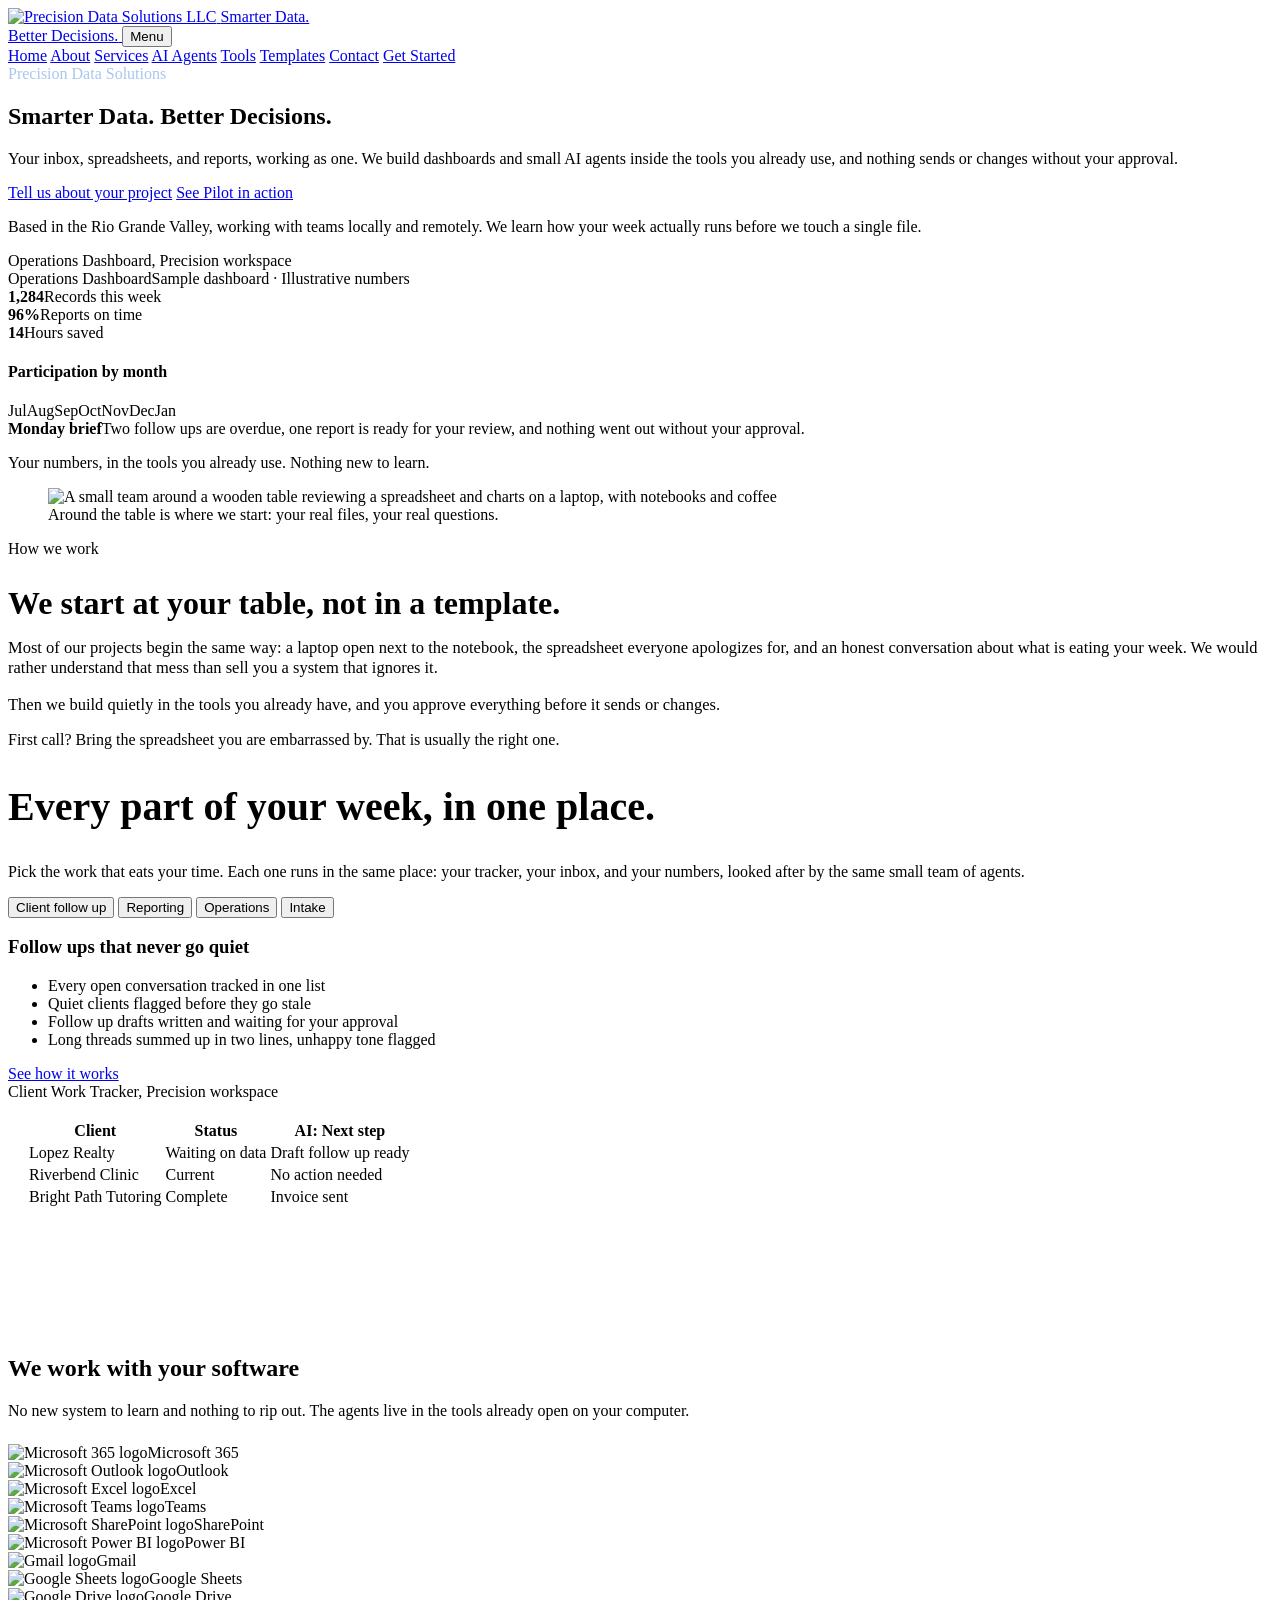
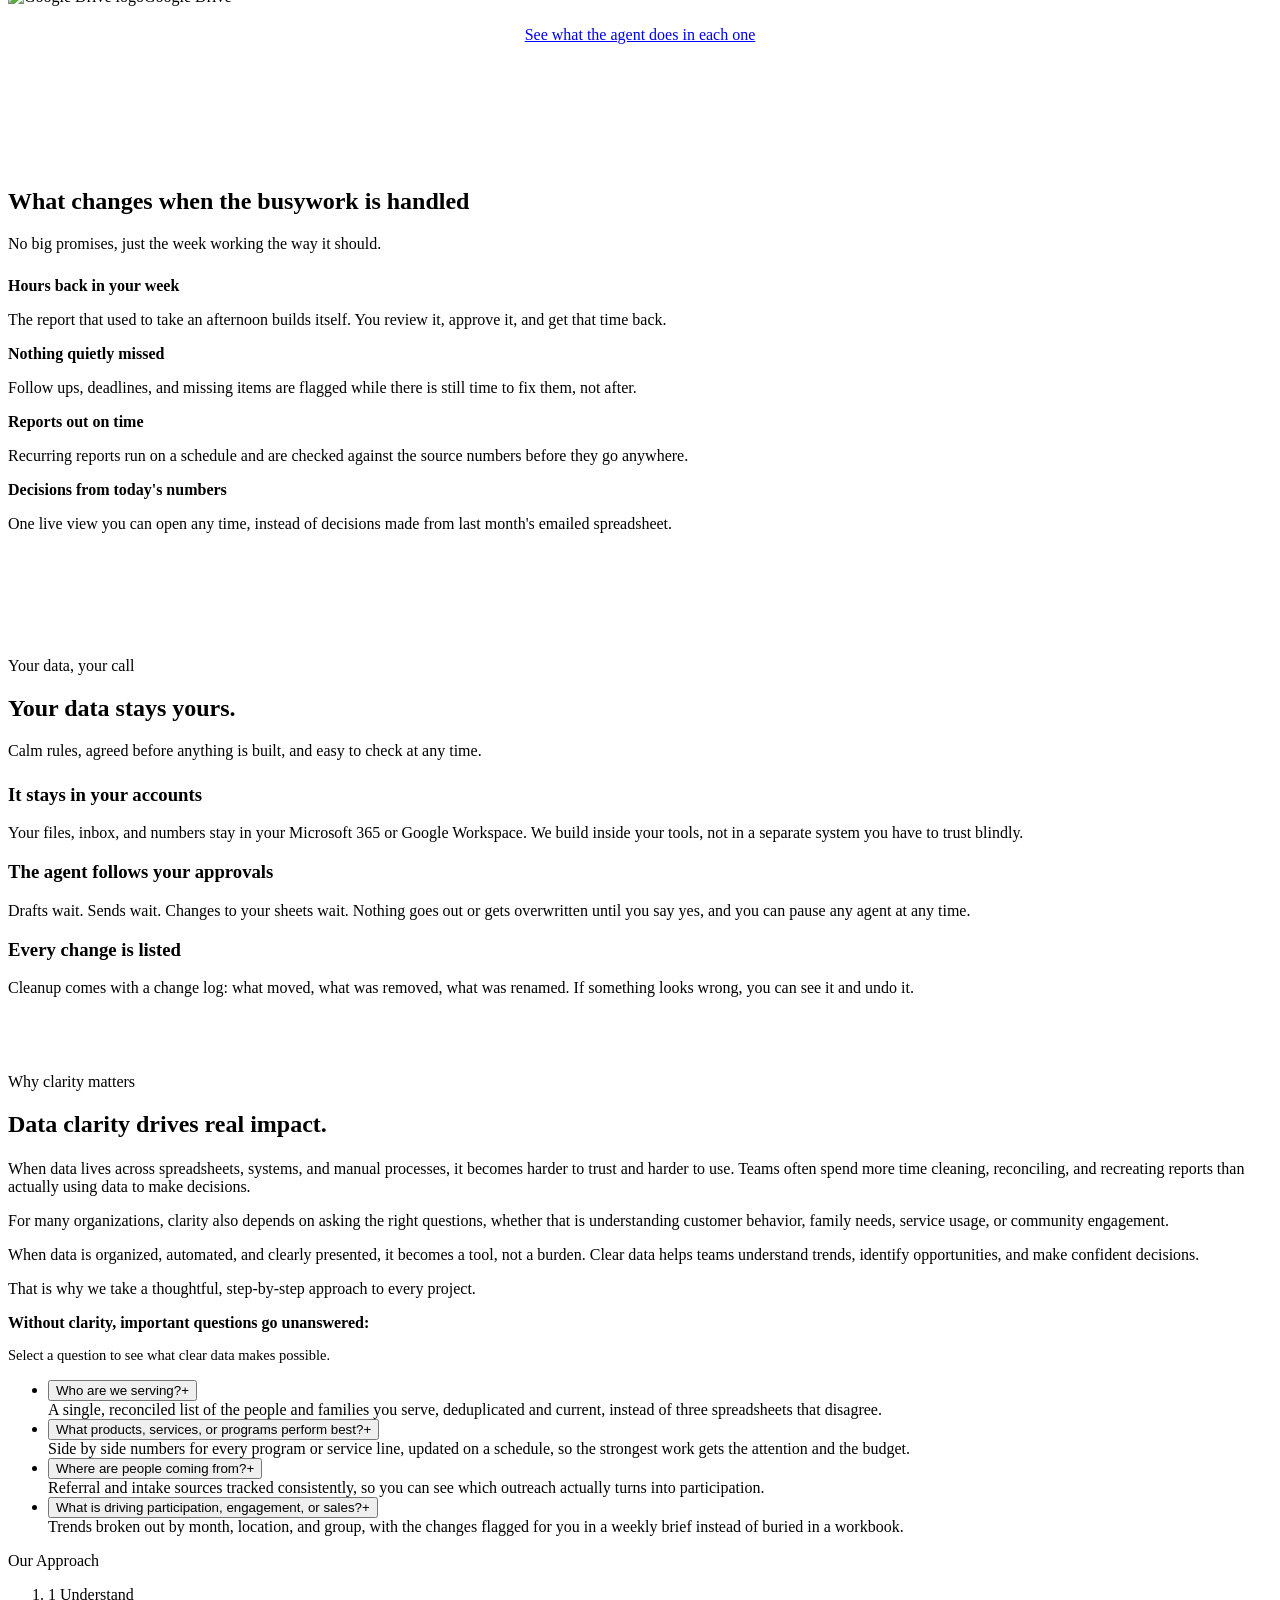
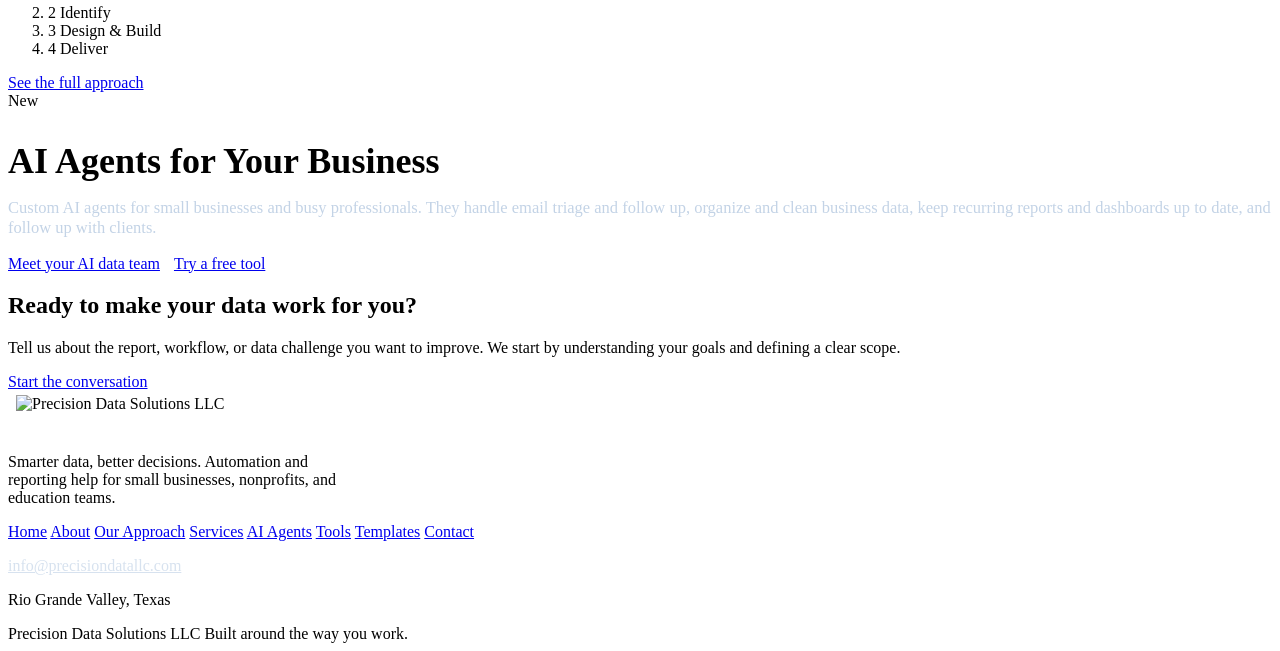
==== index.html @ e4964656 "Add files via upload" ====
<!doctype html>
<html lang="en">
  <head>
    <meta charset="utf-8" />
    <meta name="viewport" content="width=device-width, initial-scale=1, viewport-fit=cover" />
    <meta name="color-scheme" content="light dark" />
    <meta name="description" content="Precision Data Solutions builds dashboards and small AI agents inside the tools you already use. Clean, clear data for small businesses, nonprofits, and education teams in the Rio Grande Valley and remotely." />
    <link rel="icon" href="assets/logo.png" />
    <title>Precision Data Solutions | Smarter Data. Better Decisions.</title>
    <link rel="preconnect" href="https://fonts.googleapis.com" />
    <link rel="preconnect" href="https://fonts.gstatic.com" crossorigin />
    <link href="https://fonts.googleapis.com/css2?family=Public+Sans:ital,wght@0,400;0,500;0,600;0,700;0,800;1,400&display=swap" rel="stylesheet" />
    <link rel="stylesheet" href="assets/css/site.css" />
  </head>
  <body>
    <header class="site-header">
      <div class="header-inner">
        <a class="brand" href="index.html" aria-label="Precision Data Solutions LLC, home">
          <img class="brand-logo" src="assets/logo.png" alt="Precision Data Solutions LLC" />
          <span class="brand-slogan">Smarter Data.<br />Better Decisions.</span>
        </a>
        <button class="menu-toggle" id="menuToggle" aria-expanded="false" aria-controls="mainNav">Menu</button>
        <nav class="main-nav" id="mainNav" aria-label="Main">
          <a href="index.html" class="active">Home</a>
          <a href="about.html">About</a>
          <a href="services.html">Services</a>
          <a href="ai-agents.html">AI Agents</a>
          <a href="tools.html">Tools</a>
          <a href="templates.html">Templates</a>
          <a href="contact.html">Contact</a>
          <a href="contact.html" class="btn btn-primary btn-small header-cta">Get Started</a>
        </nav>
      </div>
    </header>

    <main id="top">

        <section class="hero">
          <div class="wrap hero-grid">
            <div>
              <span class="tag" style="background:rgba(255,255,255,0.1); color:#a9c6ee; border-color:rgba(255,255,255,0.18);">Precision Data Solutions</span>
              <h1>Smarter Data. Better Decisions.</h1>
              <p class="lede">Your inbox, spreadsheets, and reports, working as one. We build dashboards and small AI agents inside the tools you already use, and nothing sends or changes without your approval.</p>
              <div class="hero-actions">
                <a href="contact.html" class="btn btn-primary">Tell us about your project</a>
                <a href="ai-agents.html" class="btn btn-outline">See Pilot in action</a>
              </div>
              <p class="hero-note">Based in the Rio Grande Valley, working with teams locally and remotely. We learn how your week actually runs before we touch a single file.</p>
            </div>
            <div>
            <div class="browser-frame"><div class="browser-chrome" aria-hidden="true"><span class="browser-dots"><i></i><i></i><i></i></span><span class="browser-url">Operations Dashboard, Precision workspace</span></div>
            <div class="dash" role="img" aria-label="Example dashboard: weekly records processed, reports automated, and hours saved, with a bar chart trending up">
              <div class="dash-head"><span>Operations Dashboard</span><span>Sample dashboard · Illustrative numbers</span></div>
              <div class="dash-kpis">
                <div class="kpi"><b data-count="1284">0</b><span>Records this week</span></div>
                <div class="kpi"><b data-count="96" data-suffix="%">0</b><span>Reports on time</span></div>
                <div class="kpi"><b data-count="14">0</b><span>Hours saved</span></div>
              </div>
              <div class="dash-chart">
                <h4>Participation by month</h4>
                <div class="bars" id="heroBars">
                  <div class="bar" data-h="38"></div>
                  <div class="bar" data-h="47"></div>
                  <div class="bar alt" data-h="44"></div>
                  <div class="bar" data-h="58"></div>
                  <div class="bar" data-h="66"></div>
                  <div class="bar alt" data-h="74"></div>
                  <div class="bar" data-h="88"></div>
                </div>
                <div class="bar-labels"><span>Jul</span><span>Aug</span><span>Sep</span><span>Oct</span><span>Nov</span><span>Dec</span><span>Jan</span></div>
              </div>
              <div class="dash-brief"><b>Monday brief</b><span>Two follow ups are overdue, one report is ready for your review, and nothing went out without your approval.</span></div>
            </div>
            </div>
            <p class="browser-caption">Your numbers, in the tools you already use. Nothing new to learn.</p>
            </div>
          </div>
        </section>


        <section class="band band-cream">
          <div class="wrap photo-split">
            <figure class="photo-frame reveal">
              <img src="assets/team-table.webp" alt="A small team around a wooden table reviewing a spreadsheet and charts on a laptop, with notebooks and coffee" />
              <figcaption>Around the table is where we start: your real files, your real questions.</figcaption>
            </figure>
            <div class="reveal">
              <span class="tag">How we work</span>
              <h2 style="font-size:clamp(24px,3.4vw,32px); margin-bottom:12px;">We start at your table, not in a template.</h2>
              <p style="color:var(--muted); font-size:16.5px; margin-bottom:14px;">Most of our projects begin the same way: a laptop open next to the notebook, the spreadsheet everyone apologizes for, and an honest conversation about what is eating your week. We would rather understand that mess than sell you a system that ignores it.</p>
              <p style="color:var(--muted); font-size:16.5px;">Then we build quietly in the tools you already have, and you approve everything before it sends or changes.</p>
              <div class="sticky-note">First call? Bring the spreadsheet you are embarrassed by. That is usually the right one.</div>
            </div>
          </div>
        </section>

        <section class="band" style="padding-bottom:56px;">
          <div class="wrap">
            <div class="section-head center reveal">
              <h2 style="font-size:clamp(28px,4vw,40px);">Every part of your week, in one place.</h2>
              <p>Pick the work that eats your time. Each one runs in the same place: your tracker, your inbox, and your numbers, looked after by the same small team of agents.</p>
            </div>
            <div class="work-tabs reveal" role="tablist" aria-label="Parts of the week">
              <button type="button" class="work-tab active" role="tab" aria-selected="true" data-work="0">Client follow up</button>
              <button type="button" class="work-tab" role="tab" aria-selected="false" data-work="1">Reporting</button>
              <button type="button" class="work-tab" role="tab" aria-selected="false" data-work="2">Operations</button>
              <button type="button" class="work-tab" role="tab" aria-selected="false" data-work="3">Intake</button>
            </div>
            <div class="work-panel reveal">
              <div>
                <h3 id="workTitle">Follow ups that never go quiet</h3>
                <ul class="work-checks" id="workChecks">
                  <li>Every open conversation tracked in one list</li>
                  <li>Quiet clients flagged before they go stale</li>
                  <li>Follow up drafts written and waiting for your approval</li>
                  <li>Long threads summed up in two lines, unhappy tone flagged</li>
                </ul>
                <a href="ai-agents.html" class="btn btn-navy btn-small" style="margin-top:20px;">See how it works</a>
              </div>
              <div class="browser-frame" style="box-shadow:var(--shadow-sm);">
                <div class="browser-chrome" aria-hidden="true"><span class="browser-dots"><i></i><i></i><i></i></span><span class="browser-url" id="workUrl">Client Work Tracker, Precision workspace</span></div>
                <div style="padding:18px;" id="workVisual">
                  <div class="mini-sheet"><table><thead><tr><th>Client</th><th>Status</th><th>AI: Next step</th></tr></thead><tbody>
                    <tr><td>Lopez Realty</td><td>Waiting on data</td><td class="ai">Draft follow up ready</td></tr>
                    <tr><td>Riverbend Clinic</td><td>Current</td><td class="ai">No action needed</td></tr>
                    <tr><td>Bright Path Tutoring</td><td>Complete</td><td class="ai">Invoice sent</td></tr>
                  </tbody></table></div>
                </div>
              </div>
            </div>
          </div>
        </section>

        <section class="band band-soft" style="padding-top:52px; padding-bottom:52px;">
          <div class="wrap">
            <div class="section-head center reveal" style="margin-bottom:24px;">
              <h2>We work with your software</h2>
              <p>No new system to learn and nothing to rip out. The agents live in the tools already open on your computer.</p>
            </div>
            <div class="logo-strip reveal" aria-label="Platforms we work with">
              <div class="logo-cell"><img src="assets/logos/microsoft-365.png" alt="Microsoft 365 logo" /><span>Microsoft 365</span></div>
              <div class="logo-cell"><img src="assets/logos/outlook.png" alt="Microsoft Outlook logo" /><span>Outlook</span></div>
              <div class="logo-cell"><img src="assets/logos/excel.png" alt="Microsoft Excel logo" /><span>Excel</span></div>
              <div class="logo-cell"><img src="assets/logos/teams.png" alt="Microsoft Teams logo" /><span>Teams</span></div>
              <div class="logo-cell"><img src="assets/logos/sharepoint.png" alt="Microsoft SharePoint logo" /><span>SharePoint</span></div>
              <div class="logo-cell"><img src="assets/logos/power-bi.png" alt="Microsoft Power BI logo" /><span>Power BI</span></div>
              <div class="logo-cell"><img src="assets/logos/gmail.png" alt="Gmail logo" /><span>Gmail</span></div>
              <div class="logo-cell"><img src="assets/logos/google-sheets.png" alt="Google Sheets logo" /><span>Google Sheets</span></div>
              <div class="logo-cell"><img src="assets/logos/google-drive.png" alt="Google Drive logo" /><span>Google Drive</span></div>
            </div>
            <p style="text-align:center; margin-top:20px;" class="reveal"><a href="ai-agents.html" class="btn btn-outline btn-small">See what the agent does in each one</a></p>
          </div>
        </section>

        <section class="band" style="padding-top:56px; padding-bottom:56px;">
          <div class="wrap">
            <div class="section-head reveal" style="margin-bottom:24px;">
              <h2>What changes when the busywork is handled</h2>
              <p>No big promises, just the week working the way it should.</p>
            </div>
            <div class="outcome-grid reveal">
              <div class="outcome"><b>Hours back in your week</b><p>The report that used to take an afternoon builds itself. You review it, approve it, and get that time back.</p></div>
              <div class="outcome"><b>Nothing quietly missed</b><p>Follow ups, deadlines, and missing items are flagged while there is still time to fix them, not after.</p></div>
              <div class="outcome"><b>Reports out on time</b><p>Recurring reports run on a schedule and are checked against the source numbers before they go anywhere.</p></div>
              <div class="outcome"><b>Decisions from today&apos;s numbers</b><p>One live view you can open any time, instead of decisions made from last month&apos;s emailed spreadsheet.</p></div>
            </div>
          </div>
        </section>

        <section class="band band-soft" style="padding-top:52px; padding-bottom:60px;">
          <div class="wrap">
            <div class="section-head reveal" style="margin-bottom:24px;">
              <span class="tag">Your data, your call</span>
              <h2>Your data stays yours.</h2>
              <p>Calm rules, agreed before anything is built, and easy to check at any time.</p>
            </div>
            <div class="trust-grid reveal">
              <div class="trust-card"><h3>It stays in your accounts</h3><p>Your files, inbox, and numbers stay in your Microsoft 365 or Google Workspace. We build inside your tools, not in a separate system you have to trust blindly.</p></div>
              <div class="trust-card"><h3>The agent follows your approvals</h3><p>Drafts wait. Sends wait. Changes to your sheets wait. Nothing goes out or gets overwritten until you say yes, and you can pause any agent at any time.</p></div>
              <div class="trust-card"><h3>Every change is listed</h3><p>Cleanup comes with a change log: what moved, what was removed, what was renamed. If something looks wrong, you can see it and undo it.</p></div>
            </div>
          </div>
        </section>

        <section class="band">
          <div class="wrap two-col">
            <div class="reveal">
              <span class="tag">Why clarity matters</span>
              <div class="section-head" style="margin-bottom:22px"><h2>Data clarity drives real impact.</h2></div>
              <div class="prose">
                <p>When data lives across spreadsheets, systems, and manual processes, it becomes harder to trust and harder to use. Teams often spend more time cleaning, reconciling, and recreating reports than actually using data to make decisions.</p>
                <p>For many organizations, clarity also depends on asking the right questions, whether that is understanding customer behavior, family needs, service usage, or community engagement.</p>
                <p>When data is organized, automated, and clearly presented, it becomes a tool, not a burden. Clear data helps teams understand trends, identify opportunities, and make confident decisions.</p>
                <p class="standout">That is why we take a thoughtful, step-by-step approach to every project.</p>
              </div>
            </div>
            <div class="reveal">
              <p style="font-weight:700; margin-bottom:10px;">Without clarity, important questions go unanswered:</p>
              <p style="color:var(--muted); font-size:14.5px; margin-bottom:14px;">Select a question to see what clear data makes possible.</p>
              <ul class="question-list" id="questionList">
                <li>
                  <button type="button" aria-expanded="false">Who are we serving?<span class="chev">+</span></button>
                  <div class="question-answer">A single, reconciled list of the people and families you serve, deduplicated and current, instead of three spreadsheets that disagree.</div>
                </li>
                <li>
                  <button type="button" aria-expanded="false">What products, services, or programs perform best?<span class="chev">+</span></button>
                  <div class="question-answer">Side by side numbers for every program or service line, updated on a schedule, so the strongest work gets the attention and the budget.</div>
                </li>
                <li>
                  <button type="button" aria-expanded="false">Where are people coming from?<span class="chev">+</span></button>
                  <div class="question-answer">Referral and intake sources tracked consistently, so you can see which outreach actually turns into participation.</div>
                </li>
                <li>
                  <button type="button" aria-expanded="false">What is driving participation, engagement, or sales?<span class="chev">+</span></button>
                  <div class="question-answer">Trends broken out by month, location, and group, with the changes flagged for you in a weekly brief instead of buried in a workbook.</div>
                </li>
              </ul>
            </div>
          </div>
        </section>

        <section class="band band-soft approach-strip">
          <div class="wrap approach-strip-inner">
            <span class="tag">Our Approach</span>
            <ol class="approach-steps">
              <li><span class="num">1</span> Understand</li>
              <li><span class="num">2</span> Identify</li>
              <li><span class="num">3</span> Design &amp; Build</li>
              <li><span class="num">4</span> Deliver</li>
            </ol>
            <a class="btn btn-navy btn-small" href="about.html#approach">See the full approach</a>
          </div>
        </section>

        <section class="band band-navy">
          <div class="wrap two-col">
            <div class="reveal">
              <span class="tag">New</span>
              <h2 style="font-size:clamp(26px,3.6vw,36px); margin-bottom:14px;">AI Agents for Your Business</h2>
              <p style="color:#c3d3e6; font-size:16.5px;">Custom AI agents for small businesses and busy professionals. They handle email triage and follow up, organize and clean business data, keep recurring reports and dashboards up to date, and follow up with clients.</p>
            </div>
            <div class="reveal" style="display:flex; align-items:center; gap:14px; flex-wrap:wrap;">
              <a href="ai-agents.html" class="btn btn-primary">Meet your AI data team</a>
              <a href="tools.html" class="btn btn-outline-light">Try a free tool</a>
            </div>
          </div>
        </section>

        <section class="cta-band">
          <div class="wrap reveal">
            <h2>Ready to make your data work for you?</h2>
            <p>Tell us about the report, workflow, or data challenge you want to improve. We start by understanding your goals and defining a clear scope.</p>
            <a href="contact.html" class="btn btn-primary">Start the conversation</a>
          </div>
        </section>
    </main>

    <footer>
      <div class="wrap">
        <div class="footer-grid">
          <div>
            <img src="assets/logo.png" alt="Precision Data Solutions LLC" style="height:46px; width:auto; background:#fff; padding:4px 8px; display:block;" />
            <p style="margin-top:8px; max-width:340px;">Smarter data, better decisions. Automation and reporting help for small businesses, nonprofits, and education teams.</p>
          </div>
          <nav class="footer-nav" aria-label="Footer">
            <a href="index.html">Home</a>
            <a href="about.html">About</a>
            <a href="about.html#approach">Our Approach</a>
            <a href="services.html">Services</a>
            <a href="ai-agents.html">AI Agents</a>
            <a href="tools.html">Tools</a>
            <a href="templates.html">Templates</a>
            <a href="contact.html">Contact</a>
          </nav>
          <div>
            <p><a href="mailto:info@precisiondatallc.com" style="color:#d7e2ef;">info@precisiondatallc.com</a></p>
            <p style="margin-top:6px;">Rio Grande Valley, Texas</p>
          </div>
        </div>
        <div class="footer-base">
          <span>Precision Data Solutions LLC</span>
          <span>Built around the way you work.</span>
        </div>
      </div>
    </footer>
    <script>
      (function () {
        "use strict";
        var $ = function (s, c) { return (c || document).querySelector(s); };
        var $$ = function (s, c) { return Array.prototype.slice.call((c || document).querySelectorAll(s)); };

        /* ================================================================
           CONFIG: FORM HANDLER ENDPOINT (deploy step)
           Set FORM_ENDPOINT to the live form handler URL before launch
           (for example a form service endpoint such as Formspree, or a
           Netlify Forms / serverless endpoint). While it is empty,
           forms validate and show their confirmation state locally and
           NOTHING is transmitted anywhere.
           ================================================================ */
        var CONFIG = { FORM_ENDPOINT: "https://formsubmit.co/ajax/precisiondatasol@gmail.com" };

        function submitToHandler(formName, payload, successEl, errorEl) {
          function done() {
            if (errorEl) errorEl.classList.remove("show");
            if (successEl) successEl.classList.add("show");
          }
          if (!CONFIG.FORM_ENDPOINT) {
            if (window.console) console.info("Precision site: form endpoint not configured yet, showing local confirmation only.", formName, payload);
            done();
            return;
          }
          fetch(CONFIG.FORM_ENDPOINT, {
            method: "POST",
            headers: { "Content-Type": "application/json", "Accept": "application/json" },
            body: JSON.stringify(Object.assign({ form: formName }, payload))
          }).then(function (r) {
            if (!r.ok) throw new Error("form send failed");
            done();
          }).catch(function () {
            if (successEl) successEl.classList.remove("show");
            if (errorEl) errorEl.classList.add("show");
          });
        }
        function validEmail(v) { return /^[^\s@]+@[^\s@]+\.[^\s@]+$/.test(v); }

        /* ---------------- mobile menu ---------------- */
        var menuToggle = $("#menuToggle");
        if (menuToggle) menuToggle.addEventListener("click", function () {
          var nav = $("#mainNav");
          var open = nav.classList.toggle("open");
          this.setAttribute("aria-expanded", open ? "true" : "false");
        });

        /* ---------------- reveal on scroll ---------------- */
        var revealObs = null;
        function initReveals() {
          var els = $$(".reveal:not(.in)");
          if (!("IntersectionObserver" in window)) { els.forEach(function (e) { e.classList.add("in"); }); return; }
          if (revealObs) revealObs.disconnect();
          revealObs = new IntersectionObserver(function (entries) {
            entries.forEach(function (en) { if (en.isIntersecting) { en.target.classList.add("in"); revealObs.unobserve(en.target); } });
          }, { threshold: 0.08 });
          els.forEach(function (e) { revealObs.observe(e); });
        }

        if (document.getElementById("heroBars")) {
/* ---------------- hero counters + bars ---------------- */
        var homeAnimated = false;
        function animateHome() {
          $$("#heroBars .bar").forEach(function (b) { b.style.height = b.getAttribute("data-h") + "%"; });
          if (homeAnimated) return;
          homeAnimated = true;
          $$("[data-count]").forEach(function (el) {
            var target = parseInt(el.getAttribute("data-count"), 10);
            var suffix = el.getAttribute("data-suffix") || "";
            var start = null;
            function tick(ts) {
              if (!start) start = ts;
              var p = Math.min((ts - start) / 1100, 1);
              el.textContent = Math.round(target * p).toLocaleString("en-US") + suffix;
              if (p < 1) requestAnimationFrame(tick);
            }
            requestAnimationFrame(tick);
          });
        }

        
          animateHome();
        }
        if (document.getElementById("questionList")) {
/* ---------------- questions accordion ---------------- */
        $$("#questionList > li > button").forEach(function (btn) {
          btn.addEventListener("click", function () {
            var li = btn.parentElement;
            var wasOpen = li.classList.contains("open");
            $$("#questionList > li").forEach(function (x) { x.classList.remove("open"); x.querySelector("button").setAttribute("aria-expanded", "false"); });
            if (!wasOpen) { li.classList.add("open"); btn.setAttribute("aria-expanded", "true"); }
          });
        });

        
        }
        if (document.querySelector(".step-btn")) {
/* ---------------- approach stepper ---------------- */
        var STEPS = [
          { title: "1. Understand", body: "Your workflow and how your data is currently used. We start by watching the work as it really happens: where the numbers come from, who touches them, and where the process gets stuck." },
          { title: "2. Identify", body: "Opportunities to reduce manual work and improve clarity. We map the repeated tasks, the rebuilds, and the reconciliations, then rank them by the time they cost you every week." },
          { title: "3. Design & Build", body: "Automation tailored to your tools and needs. We build in the tools your team already uses, test with your real examples, and document how everything works." },
          { title: "4. Deliver", body: "Clear reports, dashboards, or summaries your team can confidently use, plus a walkthrough so the workflow keeps running after we hand it over." }
        ];
        function selectStep(i) {
          $$(".step-btn").forEach(function (b, j) { b.classList.toggle("active", j === i); b.setAttribute("aria-selected", j === i ? "true" : "false"); });
          $("#stepTitle").textContent = STEPS[i].title;
          $("#stepBody").textContent = STEPS[i].body;
          $("#stepProgress").style.width = ((i + 1) * 25) + "%";
        }
        $$(".step-btn").forEach(function (b) { b.addEventListener("click", function () { selectStep(parseInt(b.getAttribute("data-step"), 10)); }); });

        
        }
        if (document.querySelector(".prod-btn")) {
/* ---------------- product showcase ---------------- */
        function selectProd(i) {
          $$(".prod-btn").forEach(function (b, j) { b.classList.toggle("active", j === i); b.setAttribute("aria-selected", j === i ? "true" : "false"); });
          $$(".prod-panel").forEach(function (p, j) { p.classList.toggle("active", j === i); });
        }
        $$(".prod-btn").forEach(function (b) { b.addEventListener("click", function () { selectProd(parseInt(b.getAttribute("data-prod"), 10)); }); });
        $$(".prod-list, .player-tabs").forEach(function (list) {
          list.addEventListener("keydown", function (ev) {
            if (ev.key !== "ArrowRight" && ev.key !== "ArrowLeft" && ev.key !== "ArrowDown" && ev.key !== "ArrowUp") return;
            var btns = $$("button", list);
            var idx = btns.indexOf(document.activeElement);
            if (idx === -1) return;
            ev.preventDefault();
            var next = (ev.key === "ArrowRight" || ev.key === "ArrowDown") ? (idx + 1) % btns.length : (idx - 1 + btns.length) % btns.length;
            btns[next].focus();
            btns[next].click();
          });
        });

        
        }
        if (document.querySelector(".tier")) {
/* ---------------- tiers ---------------- */
        var TIERS = [
          "<b>Starter includes:</b> setup, testing with your examples, and a walkthrough.",
          "<b>Growth includes:</b> setup, testing, documentation, and a walkthrough.",
          "<b>Full System includes:</b> setup, testing, documentation, training, and ongoing upkeep planning."
        ];
        $$(".tier").forEach(function (t) {
          t.addEventListener("click", function () {
            var i = parseInt(t.getAttribute("data-tier"), 10);
            $$(".tier").forEach(function (x, j) {
              x.classList.toggle("selected", j === i);
              x.setAttribute("aria-pressed", j === i ? "true" : "false");
              x.querySelector(".tier-pick").textContent = j === i ? "Selected. Included items below." : "Select to see what is included";
            });
            var d = $("#tierDetail");
            d.innerHTML = TIERS[i];
            d.classList.add("show");
          });
        });

        
        }
        if (document.getElementById("serviceList")) {
/* ---------------- services explorer ---------------- */
        var SERVICES = [
          { name: "Data Cleanup & Organization", desc: "Standardize spreadsheets, remove duplicates, reconcile records, and turn scattered information into a consistent source your team can trust.", tools: ["Excel", "Google Sheets", "Deduplication", "Reconciliation"] },
          { name: "Compliance & Program Reporting", desc: "Build monitoring trackers, audit summaries, and recurring reports that make deadlines, missing items, and program performance easier to follow.", tools: ["Monitoring trackers", "Audit summaries", "Recurring reports"] },
          { name: "Dashboards & Data Visualization", desc: "Bring key metrics together in Power BI, Tableau, or Excel dashboards that help you see trends, track progress, and share results.", tools: ["Power BI", "Tableau", "Excel dashboards"] },
          { name: "Surveys & Data Analysis", desc: "Turn survey responses, customer feedback, attendance, and service data into clear summaries that help your team decide what to do next.", tools: ["Survey summaries", "Feedback analysis", "Attendance data"] },
          { name: "Excel & Microsoft 365 Automation", desc: "Streamline recurring reports, approvals, reminders, and document workflows with Excel, Office Scripts, Power Automate, Forms, and SharePoint.", tools: ["Excel", "Office Scripts", "Power Automate", "Forms", "SharePoint"] },
          { name: "Custom Tools & Scripts", desc: "Create practical Python scripts, trackers, and lightweight web tools for the repetitive tasks that off-the-shelf systems do not handle well.", tools: ["Python", "Trackers", "Lightweight web tools"] },
          { name: "Databases & Data Collection", desc: "Organize information with SQL, structured spreadsheets, and online forms so records are easier to maintain, connect, and report.", tools: ["SQL", "Structured spreadsheets", "Online forms"] },
          { name: "Consulting & Hands-On Training", desc: "Get practical support with reporting, process improvement, and the tools your team uses, plus clear walkthroughs and documentation for ongoing use.", tools: ["Process reviews", "Walkthroughs", "Documentation"] },
          { name: "Dashboards and Reporting", desc: "Power BI and live dashboards plus recurring report packs, so leaders see current numbers in one place instead of waiting for a rebuilt spreadsheet.", tools: ["Power BI", "Live dashboards", "Scheduled reports"] },
          { name: "Automations and Workflows", desc: "Excel, Microsoft 365, and custom workflows that remove repeat work: recurring reports, approvals, reminders, and document steps that run the same way every time.", tools: ["Excel", "Microsoft 365", "Power Automate", "Custom workflows"] },
          { name: "Integrations", desc: "Connect the tools you already use so data flows instead of being retyped: forms feed trackers, trackers feed dashboards, and changes are logged for review.", tools: ["Forms to sheets", "Sheet to dashboard", "Change logs"] },
          { name: "Compliance and Deadline Reporting", desc: "Recurring reports, deadline tracking, and audit ready exports that show what is due, what is missing, and what needs attention before it is late.", tools: ["Deadline trackers", "Missing item lists", "Audit ready exports"] },
          { name: "Training and Ongoing Upkeep", desc: "Walkthroughs, documentation, and a care plan that keeps agents, trackers, and dashboards current as your team and your numbers change.", tools: ["Walkthroughs", "Documentation", "Care plan"] },
          { name: "Formula Help", desc: "Describe the calculation in plain words and get a working Excel or Google Sheets formula back, with a short explanation of what each part does. No more hunting through help forums or guessing at a SUMIFS: we write it, test it on your real sheet, and leave a note beside it so your team can reuse it.", tools: ["Excel formulas", "Google Sheets formulas", "Plain language in, formula out", "Tested on your data"] }
        ];
        var svcList = $("#serviceList"), svcPanels = $("#servicePanels");
        SERVICES.forEach(function (s, i) {
          var b = document.createElement("button");
          b.type = "button"; b.className = "explorer-btn" + (i === 0 ? " active" : "");
          b.setAttribute("role", "tab"); b.setAttribute("aria-selected", i === 0 ? "true" : "false");
          b.textContent = s.name;
          b.addEventListener("click", function () { selectService(i); });
          svcList.appendChild(b);
          var p = document.createElement("div");
          p.className = "explorer-panel" + (i === 0 ? " active" : "");
          p.innerHTML = "<h3></h3><p></p><h4>Tools we use</h4><div class='tool-chips'></div>";
          p.querySelector("h3").textContent = s.name;
          p.querySelector("p").textContent = s.desc;
          var chips = p.querySelector(".tool-chips");
          s.tools.forEach(function (t) { var c = document.createElement("span"); c.textContent = t; chips.appendChild(c); });
          var cta = document.createElement("div");
          cta.style.marginTop = "24px";
          cta.innerHTML = "<a class='btn btn-navy btn-small' href='contact.html'>Ask about this service</a>";
          p.appendChild(cta);
          svcPanels.appendChild(p);
        });
        function selectService(i) {
          $$(".explorer-btn").forEach(function (b, j) { b.classList.toggle("active", j === i); b.setAttribute("aria-selected", j === i ? "true" : "false"); });
          $$(".explorer-panel").forEach(function (p, j) { p.classList.toggle("active", j === i); });
        }

        
          var svcParam = parseInt(new URLSearchParams(location.search).get("service"), 10);
          if (!isNaN(svcParam) && svcParam >= 0 && svcParam < SERVICES.length) selectService(svcParam);
        }
        if (document.querySelector("[data-aud]")) {
/* ---------------- about audience tabs ---------------- */
        $$("[data-aud]").forEach(function (b) {
          b.addEventListener("click", function () {
            var i = parseInt(b.getAttribute("data-aud"), 10);
            $$("[data-aud]").forEach(function (x, j) { x.classList.toggle("active", j === i); x.setAttribute("aria-selected", j === i ? "true" : "false"); });
            $$("[data-aud-panel]").forEach(function (p, j) { p.classList.toggle("active", j === i); });
          });
        });

        
        }
        if (document.getElementById("toolRows")) {
/* ---------------- tools demo ---------------- */
        var RAW = [
          { customer: "Riverbend Clinic", category: "Reporting", rep: "Ana", amount: 1250 },
          { customer: "Lopez Realty", category: "Dashboards", rep: "Ben", amount: 2400 },
          { customer: "  Bright Path Tutoring", category: "Data cleanup", rep: "Ana", amount: 860 },
          { customer: "Riverbend Clinic", category: "Reporting", rep: "Ana", amount: 1250 },
          { customer: "Delgado Foods", category: "Automation", rep: "Cara", amount: 3100 },
          { customer: "", category: "", rep: "", amount: null },
          { customer: "Harbor Nonprofit", category: "Reporting ", rep: "Ben", amount: 1750 },
          { customer: "Lopez Realty", category: "Dashboards", rep: "Ben", amount: 2400 },
          { customer: "Summit Fitness", category: "Data cleanup", rep: "Cara", amount: 640 },
          { customer: "Delgado Foods", category: "Automation", rep: "Cara", amount: 980 }
        ];
        function money(n) { return "$" + Math.round(n).toLocaleString("en-US"); }
        function isEmptyRow(r) { return !r.customer.trim() && !r.category.trim() && !r.rep.trim() && (r.amount === null || r.amount === ""); }
        function keyOf(r) { return [r.customer, r.category, r.rep, String(r.amount)].join("|"); }
        function analyze(rows) {
          var totalCells = 0, filled = 0, emptyCells = 0, spaceCells = 0, seen = {}, dups = 0;
          rows.forEach(function (r) {
            [r.customer, r.category, r.rep].forEach(function (v) {
              totalCells++;
              if (v.trim() === "") emptyCells++; else { filled++; if (v !== v.trim()) spaceCells++; }
            });
            totalCells++;
            if (r.amount === null || r.amount === "") emptyCells++; else filled++;
            var k = keyOf(r);
            if (seen[k] && !isEmptyRow(r)) dups++;
            seen[k] = true;
          });
          return { filledPct: totalCells ? Math.round(filled / totalCells * 100) : 0, emptyCells: emptyCells, spaceCells: spaceCells, dups: dups };
        }
        function renderTool() {
          var trim = $("#optTrim").checked, dropEmpty = $("#optEmpty").checked, dropDup = $("#optDup").checked;
          var groupBy = $("#groupBy").value, q = $("#searchBox").value.trim().toLowerCase();
          var rows = RAW.map(function (r) {
            var c = { customer: r.customer, category: r.category, rep: r.rep, amount: r.amount };
            if (trim) { c.customer = c.customer.trim(); c.category = c.category.trim(); c.rep = c.rep.trim(); }
            return c;
          });
          var seen = {};
          var view = rows.filter(function (r) {
            if (dropEmpty && isEmptyRow(r)) return false;
            if (dropDup) { var k = keyOf(r); if (seen[k]) return false; seen[k] = true; }
            if (q) {
              var hay = (r.customer + " " + r.category + " " + r.rep + " " + (r.amount || "")).toLowerCase();
              if (hay.indexOf(q) === -1) return false;
            }
            return true;
          });
          var tbody = $("#toolRows");
          tbody.innerHTML = "";
          var totals = {}, sum = 0, count = 0;
          view.forEach(function (r) {
            var tr = document.createElement("tr");
            if (isEmptyRow(r)) tr.className = "empty-row";
            [r.customer, r.category, r.rep].forEach(function (v) {
              var td = document.createElement("td");
              td.textContent = v === "" ? "(empty)" : v;
              if (v !== "" && v !== v.trim()) td.className = "dirty";
              tr.appendChild(td);
            });
            var tdA = document.createElement("td");
            tdA.textContent = (r.amount === null || r.amount === "") ? "(empty)" : money(r.amount);
            tr.appendChild(tdA);
            tbody.appendChild(tr);
            if (!isEmptyRow(r) && typeof r.amount === "number") {
              sum += r.amount; count++;
              var g = groupBy === "rep" ? (r.rep || "(none)") : (r.category.trim() || "(none)");
              totals[g] = (totals[g] || 0) + r.amount;
            }
          });
          if (!view.length) {
            var tr2 = document.createElement("tr");
            var td2 = document.createElement("td");
            td2.colSpan = 4; td2.textContent = "No rows match your search.";
            tr2.appendChild(td2); tbody.appendChild(tr2);
          }
          var dataRows = view.filter(function (r) { return !isEmptyRow(r); });
          $("#statRecords").textContent = dataRows.length;
          $("#statTotal").textContent = money(sum);
          $("#statAvg").textContent = count ? money(sum / count) : "$0";
          var a = analyze(rows.filter(function (r) {
            if (dropEmpty && isEmptyRow(r)) return false;
            return true;
          }));
          $("#statFilled").textContent = a.filledPct + "%";
          $("#qEmpty").textContent = analyze(rows).emptyCells;
          $("#qDup").textContent = analyze(rows).dups;
          $("#qSpaces").textContent = analyze(rows).spaceCells;
          var bars = $("#catBars");
          bars.innerHTML = "";
          var max = 0;
          Object.keys(totals).forEach(function (k) { if (totals[k] > max) max = totals[k]; });
          Object.keys(totals).sort().forEach(function (k) {
            var row = document.createElement("div");
            row.className = "cat-row";
            row.innerHTML = "<div class='cat-meta'><span></span><span></span></div><div class='cat-track'><div class='cat-fill'></div></div>";
            row.querySelector(".cat-meta span").textContent = k;
            row.querySelectorAll(".cat-meta span")[1].textContent = money(totals[k]);
            row.querySelector(".cat-fill").style.width = max ? (totals[k] / max * 100) + "%" : "0%";
            bars.appendChild(row);
          });
        }
        ["optTrim", "optEmpty", "optDup", "groupBy", "searchBox"].forEach(function (id) {
          $("#" + id).addEventListener("input", renderTool);
          $("#" + id).addEventListener("change", renderTool);
        });
        $("#resetTool").addEventListener("click", function () {
          $("#optTrim").checked = false; $("#optEmpty").checked = false; $("#optDup").checked = false;
          $("#searchBox").value = ""; $("#groupBy").value = "category";
          renderTool();
        });
        renderTool();


        
        }
        if (document.querySelector("[data-work]")) {
/* ---------------- home: parts of the week ---------------- */
        var WORK = [
          { title: "Follow ups that never go quiet", url: "Client Work Tracker, Precision workspace", checks: ["Every open conversation tracked in one list", "Quiet clients flagged before they go stale", "Follow up drafts written and waiting for your approval", "Long threads summed up in two lines, unhappy tone flagged"], visual: "<div class='mini-sheet'><table><thead><tr><th>Client</th><th>Status</th><th>AI: Next step</th></tr></thead><tbody><tr><td>Lopez Realty</td><td>Waiting on data</td><td class='ai'>Draft follow up ready</td></tr><tr><td>Riverbend Clinic</td><td>Current</td><td class='ai'>No action needed</td></tr><tr><td>Bright Path Tutoring</td><td>Complete</td><td class='ai'>Invoice sent</td></tr></tbody></table></div>" },
          { title: "Reports that build themselves", url: "Weekly Numbers Dashboard, Precision workspace", checks: ["Recurring reports run on a schedule, not rebuilt by hand", "Totals checked against the source before anything is shared", "Ask a question in plain words, get a chart back", "Your Monday brief lands with the changes already flagged"], visual: "<div class='tile-grid'><div class='tile'><b>On time</b><span>Reports this month</span></div><div class='tile'><b>1 view</b><span>All key numbers</span></div><div class='tile'><b>Checked</b><span>Against source totals</span></div></div><div class='bars' style='height:64px;'><div class='bar' style='height:45%'></div><div class='bar' style='height:60%'></div><div class='bar alt' style='height:55%'></div><div class='bar' style='height:78%'></div><div class='bar' style='height:92%'></div></div>" },
          { title: "The day to day, in one place", url: "Operations Dashboard, Precision workspace", checks: ["Open jobs, due dates, and blocked items on one screen", "Missing items listed before they make you late", "Routine steps run the same way every time", "Anything unusual is flagged for your approval, not buried"], visual: "<div class='mini-sheet'><table><thead><tr><th>Job</th><th>Due</th><th>Status</th></tr></thead><tbody><tr><td>November dashboard refresh</td><td>Nov 12</td><td class='ai'>In progress</td></tr><tr><td>Quarterly export</td><td>Dec 1</td><td class='ai'>2 items missing</td></tr><tr><td>October report pack</td><td>Nov 7</td><td class='ai'>Filed</td></tr></tbody></table></div>" },
          { title: "New inquiries, filed and followed", url: "Client Intake Sheet, Precision workspace", checks: ["Voice or text in, however the inquiry arrives", "Structured entries filed in your tracker for you", "Nothing sits in an inbox waiting to be typed up", "First follow up drafted and waiting for your approval"], visual: "<div class='intake-out'><b>Filed entry:</b> New lead, Lopez Realty, needs a listings dashboard, callback Thursday. Source: voice note, 0:42.</div><p style='font-size:13px; color:var(--muted); margin-top:10px;'>Ready in your tracker, with the follow up drafted.</p>" }
        ];
        $$("[data-work]").forEach(function (b) {
          b.addEventListener("click", function () {
            var i = parseInt(b.getAttribute("data-work"), 10);
            $$("[data-work]").forEach(function (x, j) { x.classList.toggle("active", j === i); x.setAttribute("aria-selected", j === i ? "true" : "false"); });
            var d = WORK[i];
            $("#workTitle").textContent = d.title;
            $("#workUrl").textContent = d.url;
            var ul = $("#workChecks"); ul.innerHTML = "";
            d.checks.forEach(function (c) { var li = document.createElement("li"); li.textContent = c; ul.appendChild(li); });
            $("#workVisual").innerHTML = d.visual;
          });
        });

        
        }
        if (document.querySelector("[data-formula]")) {
/* ---------------- formula help demo ---------------- */
        var FORMULAS = [
          { out: "=SUMIFS(C:C, A:A, \"Ana\", B:B, \"October\")", why: "<b>In plain words:</b> Add the amounts in column C, but only on rows where column A says Ana and column B says October. We test it on your sheet before it stays." },
          { out: "=COUNTIF(D:D, \"Waiting on us\")", why: "<b>In plain words:</b> Count every row where column D says Waiting on us, so the number updates itself as statuses change. No recounting by hand." },
          { out: "=IF(AND(F2=\"Unpaid\", TODAY()-E2>30), \"Overdue\", \"\")", why: "<b>In plain words:</b> If a row is marked Unpaid and its date is more than 30 days old, write Overdue next to it. Otherwise leave it blank, so only the rows that need you stand out." }
        ];
        $$("[data-formula]").forEach(function (b) {
          b.addEventListener("click", function () {
            var i = parseInt(b.getAttribute("data-formula"), 10);
            $$("[data-formula]").forEach(function (x, j) { x.classList.toggle("active", j === i); });
            $("#formulaOut").textContent = FORMULAS[i].out;
            $("#formulaWhy").innerHTML = FORMULAS[i].why;
          });
        });

        
        }
        if (document.querySelector("[data-ask]")) {
/* ---------------- ask your numbers demo ---------------- */
        var ASKS = [
          { answer: "<b>Dashboards grew fastest,</b> up the most of any service this quarter, ahead of Reporting and Automation.", bars: [88, 57, 41, 26], labels: ["Dashboards", "Reporting", "Automation", "Cleanup"] },
          { answer: "<b>January was your strongest month,</b> with steady growth since September and no down months.", bars: [38, 52, 66, 92], labels: ["Sep", "Oct", "Nov", "Jan"] },
          { answer: "<b>Referrals bring in the most new clients,</b> ahead of your website and walk ins combined this quarter.", bars: [84, 46, 30, 18], labels: ["Referrals", "Website", "Social", "Walk ins"] }
        ];
        $$("[data-ask]").forEach(function (b) {
          b.addEventListener("click", function () {
            var i = parseInt(b.getAttribute("data-ask"), 10);
            $$("[data-ask]").forEach(function (x, j) { x.classList.toggle("active", j === i); });
            var d = ASKS[i];
            $("#askAnswer").innerHTML = d.answer;
            $$("#askBars .bar").forEach(function (bar, j) { bar.style.height = d.bars[j] + "%"; });
            d.labels.forEach(function (l, j) { $("#askL" + j).textContent = l; });
          });
        });

        
        }
        if (document.getElementById("tplGrid")) {
/* ---------------- templates library ---------------- */
        $$("[data-tpl-filter]").forEach(function (b) {
          b.addEventListener("click", function () {
            var f = b.getAttribute("data-tpl-filter");
            $$("[data-tpl-filter]").forEach(function (x) { x.classList.toggle("active", x === b); });
            $$(".tpl-card").forEach(function (c) { c.style.display = (f === "all" || c.getAttribute("data-tpl-cat") === f) ? "" : "none"; });
          });
        });
        $$("[data-tpl-get]").forEach(function (b) {
          b.addEventListener("click", function () {
            $("#tplSignupTitle").textContent = "Get the " + b.getAttribute("data-tpl-get");
            var tplSel = $("#tplTemplate"); if (tplSel) tplSel.value = b.getAttribute("data-tpl-get");
            $("#tplSignup").classList.add("show");
            $("#tplSuccess").classList.remove("show");
            $("#tplError").classList.remove("show");
            $("#tplSignup").scrollIntoView({ behavior: "smooth", block: "center" });
            $("#tplEmail").focus({ preventScroll: true });
          });
        });

        }
        if (document.querySelector("[data-plat]")) {
/* ---------------- platforms explorer ---------------- */
        var PLATS = [
          { title: "Microsoft 365", body: "In Outlook the agent sorts mail and drafts replies. In Excel it cleans and updates trackers. In Teams it posts your brief where your team already reads it, and in SharePoint it files reports in the right folder. Every send, post, and file change waits for the owner\u2019s approval.", items: ["Outlook: triage, drafts, follow up tracking", "Excel and SharePoint: updated trackers and filed reports", "Teams: briefs and alerts in your existing channels"] },
          { title: "Google Workspace", body: "In Gmail the agent sorts and drafts. In Sheets it adds AI columns, flags follow ups, and keeps categories current. In Drive it files the finished report where your team expects it. Drafts and changes wait for the owner\u2019s approval.", items: ["Gmail: sorted inbox and ready drafts", "Sheets: follow up flags, summaries, categories", "Drive: reports filed and named consistently"] },
          { title: "Power BI", body: "Your numbers land in a live dashboard you can open any time. The agent keeps the refresh on schedule, checks totals against the source, and flags anything that moved a lot in your Monday brief. Publishing a changed dashboard waits for approval.", items: ["Live dashboards from your trackers and files", "Refresh checks against source totals", "Big changes flagged in the weekly brief"] },
          { title: "Excel and Google Sheets trackers", body: "The tracker you already use stays the tracker. We add AI columns for follow ups, summaries, and categories, plus cleanup with a change log. You approve the change log before anything in your sheet changes.", items: ["AI columns added to your existing tracker", "Cleanup with a change log you approve", "No new system to learn"] },
          { title: "Everyday business tools", body: "Forms, inboxes, calendars, and the other tools a small business already runs on, connected through automations so entries flow into your tracker instead of being retyped. Each connection is tested with your examples, and sends still wait for approval.", items: ["Forms feed your tracker automatically", "Inbox items become tracked follow ups", "Fewer retyped entries and duplicates"] }
        ];
        $$("[data-plat]").forEach(function(b){ b.addEventListener("click", function(){ var i=parseInt(b.getAttribute("data-plat"),10); $$("[data-plat]").forEach(function(x,j){ x.classList.toggle("active", j===i); }); var d=PLATS[i]; $("#platTitle").textContent=d.title; $("#platBody").textContent=d.body; var ul=$("#platList"); ul.innerHTML=""; d.items.forEach(function(it){ var li=document.createElement("li"); li.textContent=it; ul.appendChild(li); }); }); });

        
        }
        if (document.querySelector("[data-logo-plat]")) {
/* ---------------- platform logos sync ---------------- */
        $$("[data-logo-plat]").forEach(function (cell) {
          cell.addEventListener("click", function () {
            var i = parseInt(cell.getAttribute("data-logo-plat"), 10);
            $$("[data-logo-plat]").forEach(function (x) { x.classList.toggle("active", x === cell); });
            var target = $$("[data-plat]").filter(function (b) { return parseInt(b.getAttribute("data-plat"), 10) === i; })[0];
            if (target) target.click();
          });
        });

        
        }

        /* ---------------- free guide form ---------------- */
        var guideForm = $("#guideForm");
        if (guideForm) guideForm.addEventListener("submit", function (ev) {
          ev.preventDefault();
          var email = $("#guideEmail").value.trim();
          var ok = validEmail(email);
          $("#guideError").classList.toggle("show", !ok);
          if (!ok) { $("#guideSuccess").classList.remove("show"); return; }
          submitToHandler("free-guide", { email: email }, $("#guideSuccess"), $("#guideError"));
        });

        /* ---------------- templates signup form ---------------- */
        var tplForm = $("#tplSignup");
        if (tplForm) tplForm.addEventListener("submit", function (ev) {
          ev.preventDefault();
          var email = $("#tplEmail").value.trim();
          var ok = validEmail(email);
          $("#tplError").classList.toggle("show", !ok);
          if (!ok) { $("#tplSuccess").classList.remove("show"); return; }
          var tplSel = $("#tplTemplate");
          submitToHandler("template-signup", { email: email, template: tplSel ? tplSel.value : "" }, $("#tplSuccess"), $("#tplError"));
        });

        /* ---------------- contact form ---------------- */
        var contactForm = $("#contactForm");
        if (contactForm) contactForm.addEventListener("submit", function (ev) {
          ev.preventDefault();
          var name = $("#cfName").value.trim(), email = $("#cfEmail").value.trim(), msg = $("#cfMsg").value.trim();
          var ok = name.length > 1 && validEmail(email) && msg.length > 3;
          $("#contactError").classList.toggle("show", !ok);
          if (!ok) { $("#contactSuccess").classList.remove("show"); return; }
          submitToHandler("contact", { name: name, email: email, topic: $("#cfTopic").value, message: msg }, $("#contactSuccess"), $("#contactError"));
        });

        initReveals();
      })();
    </script>

  </body>
</html>
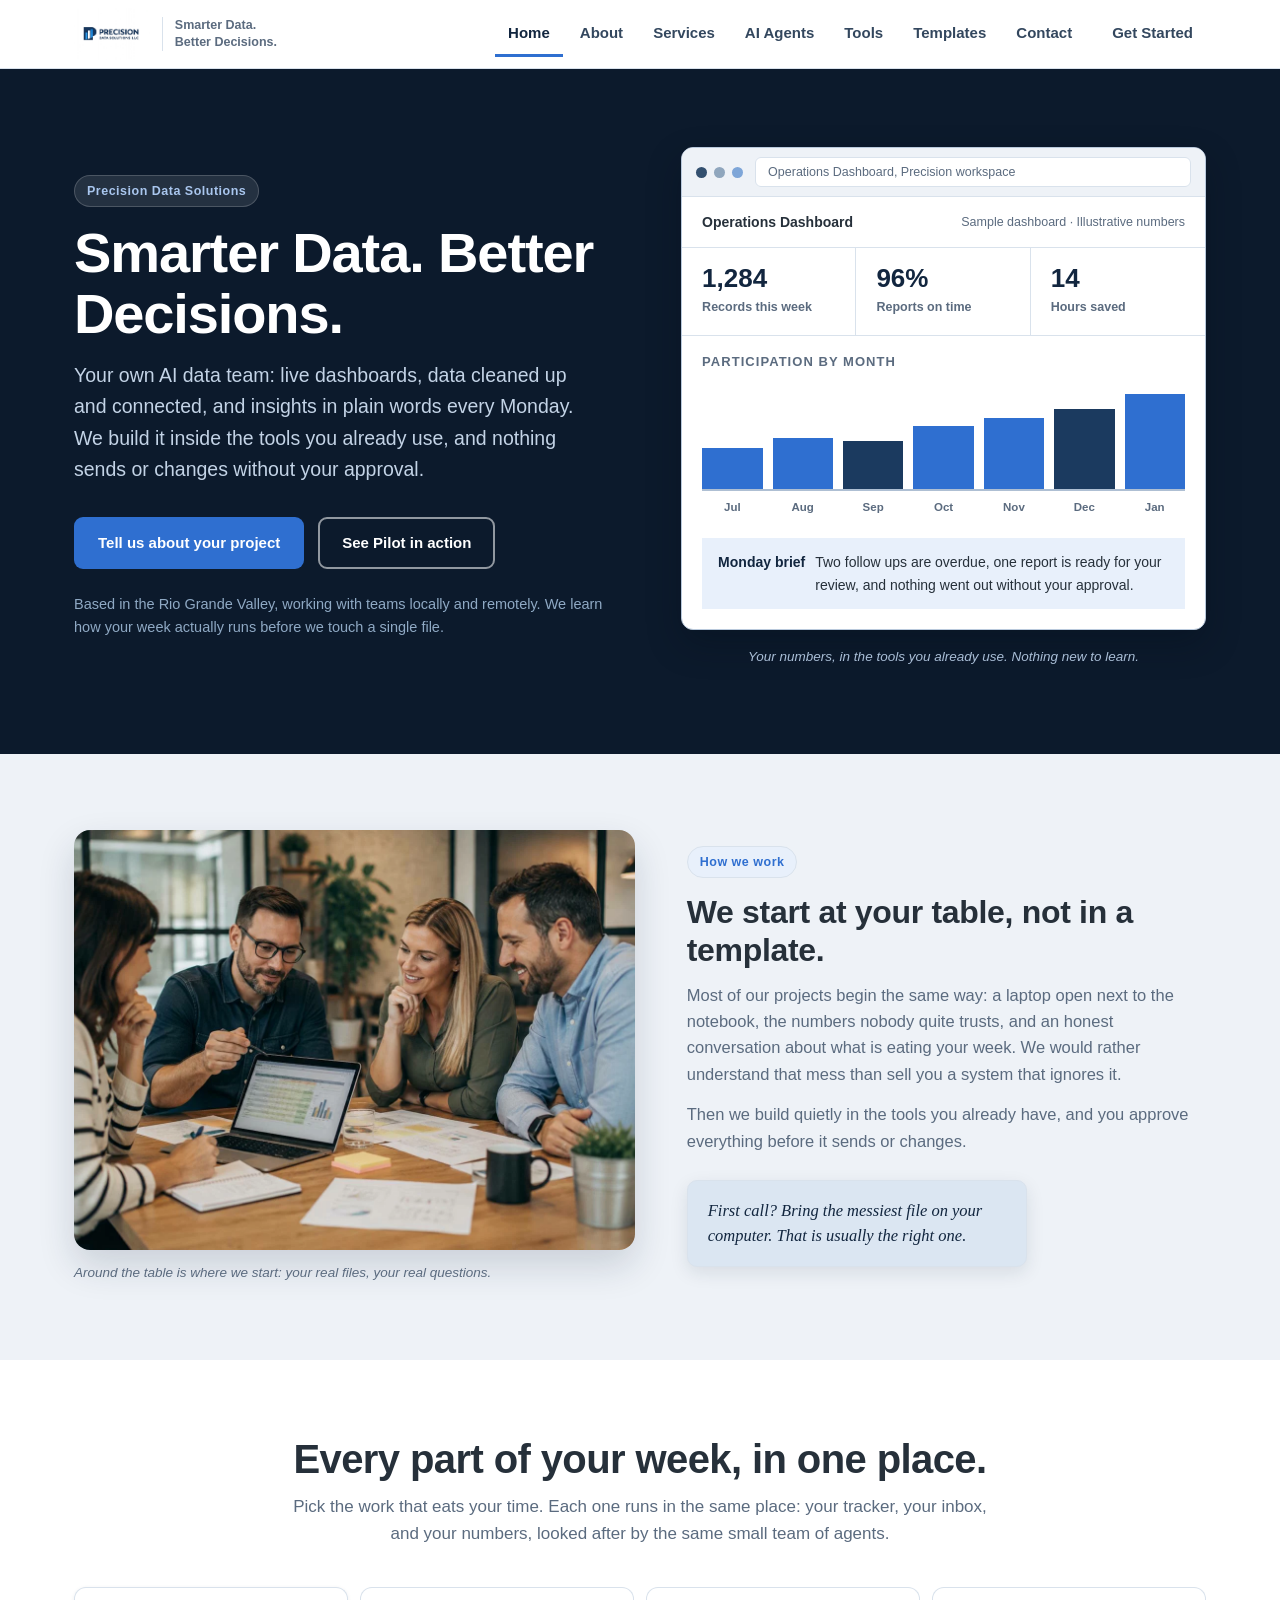
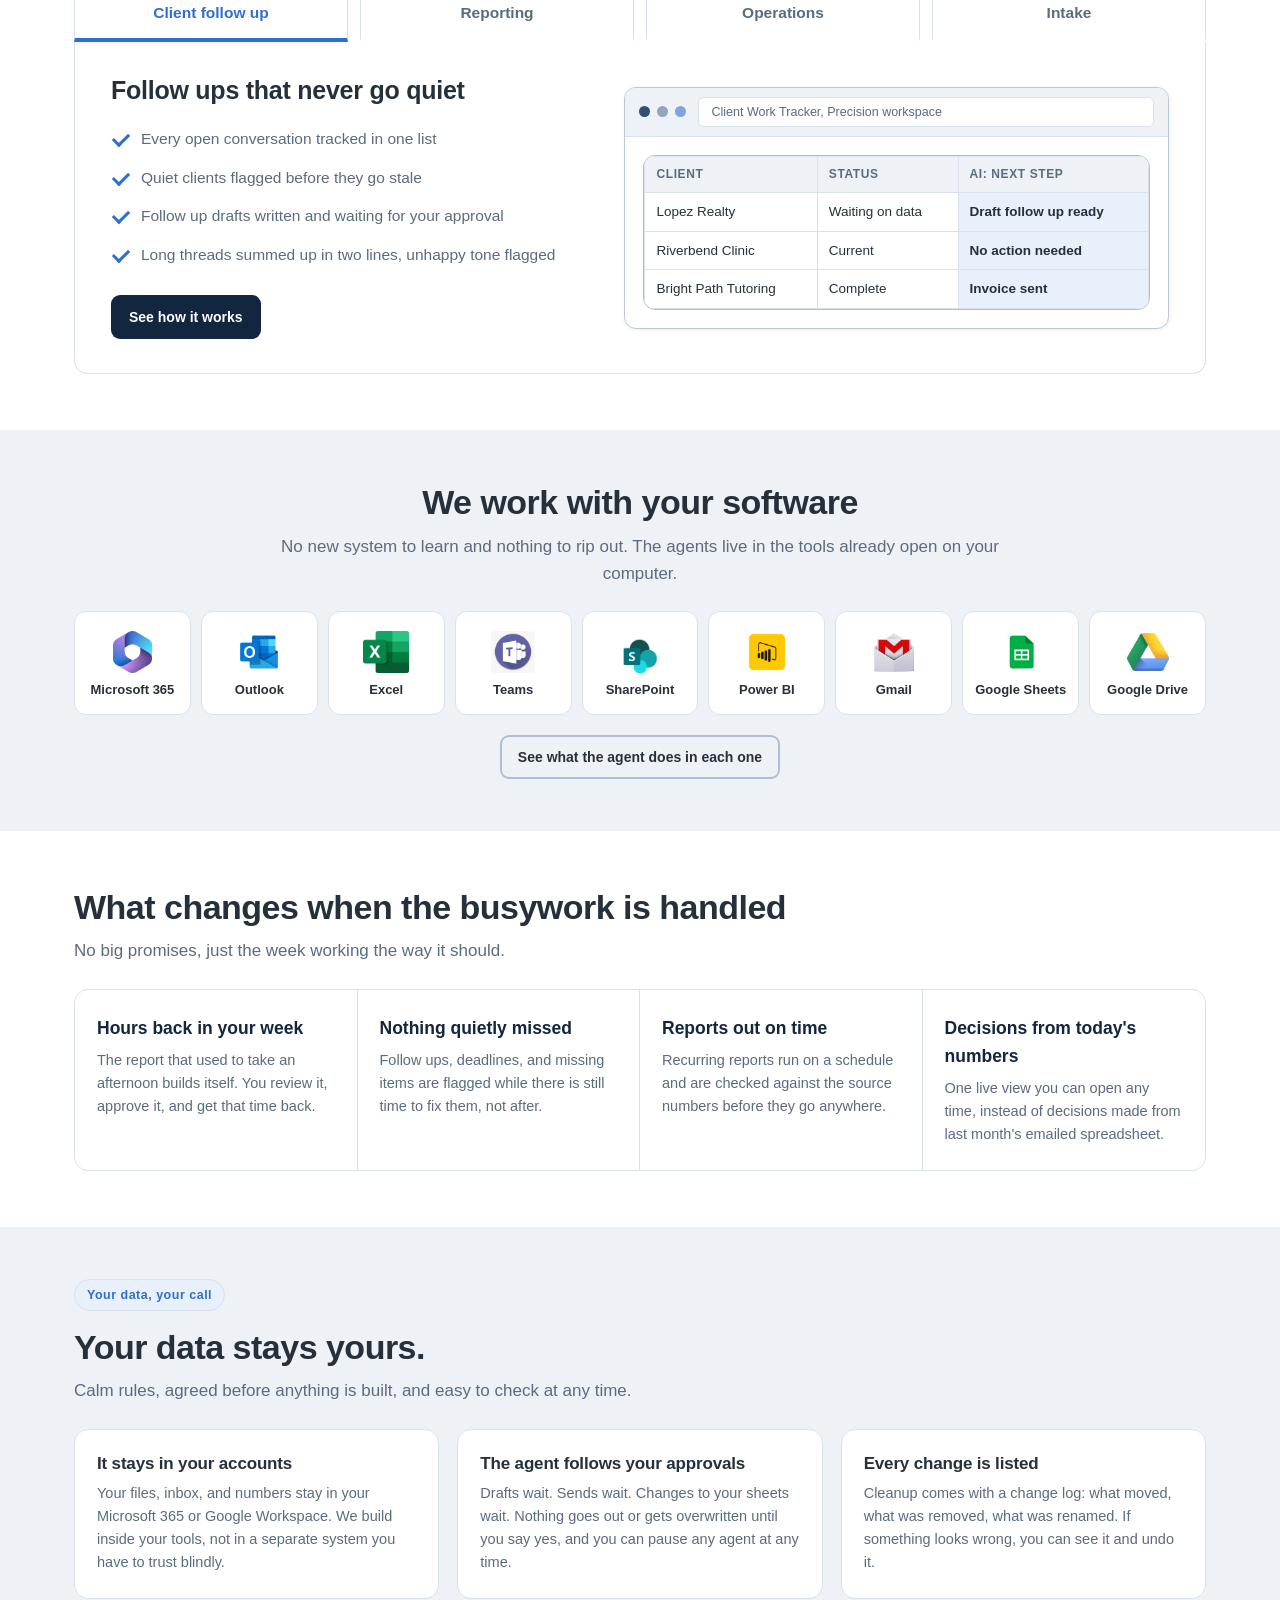
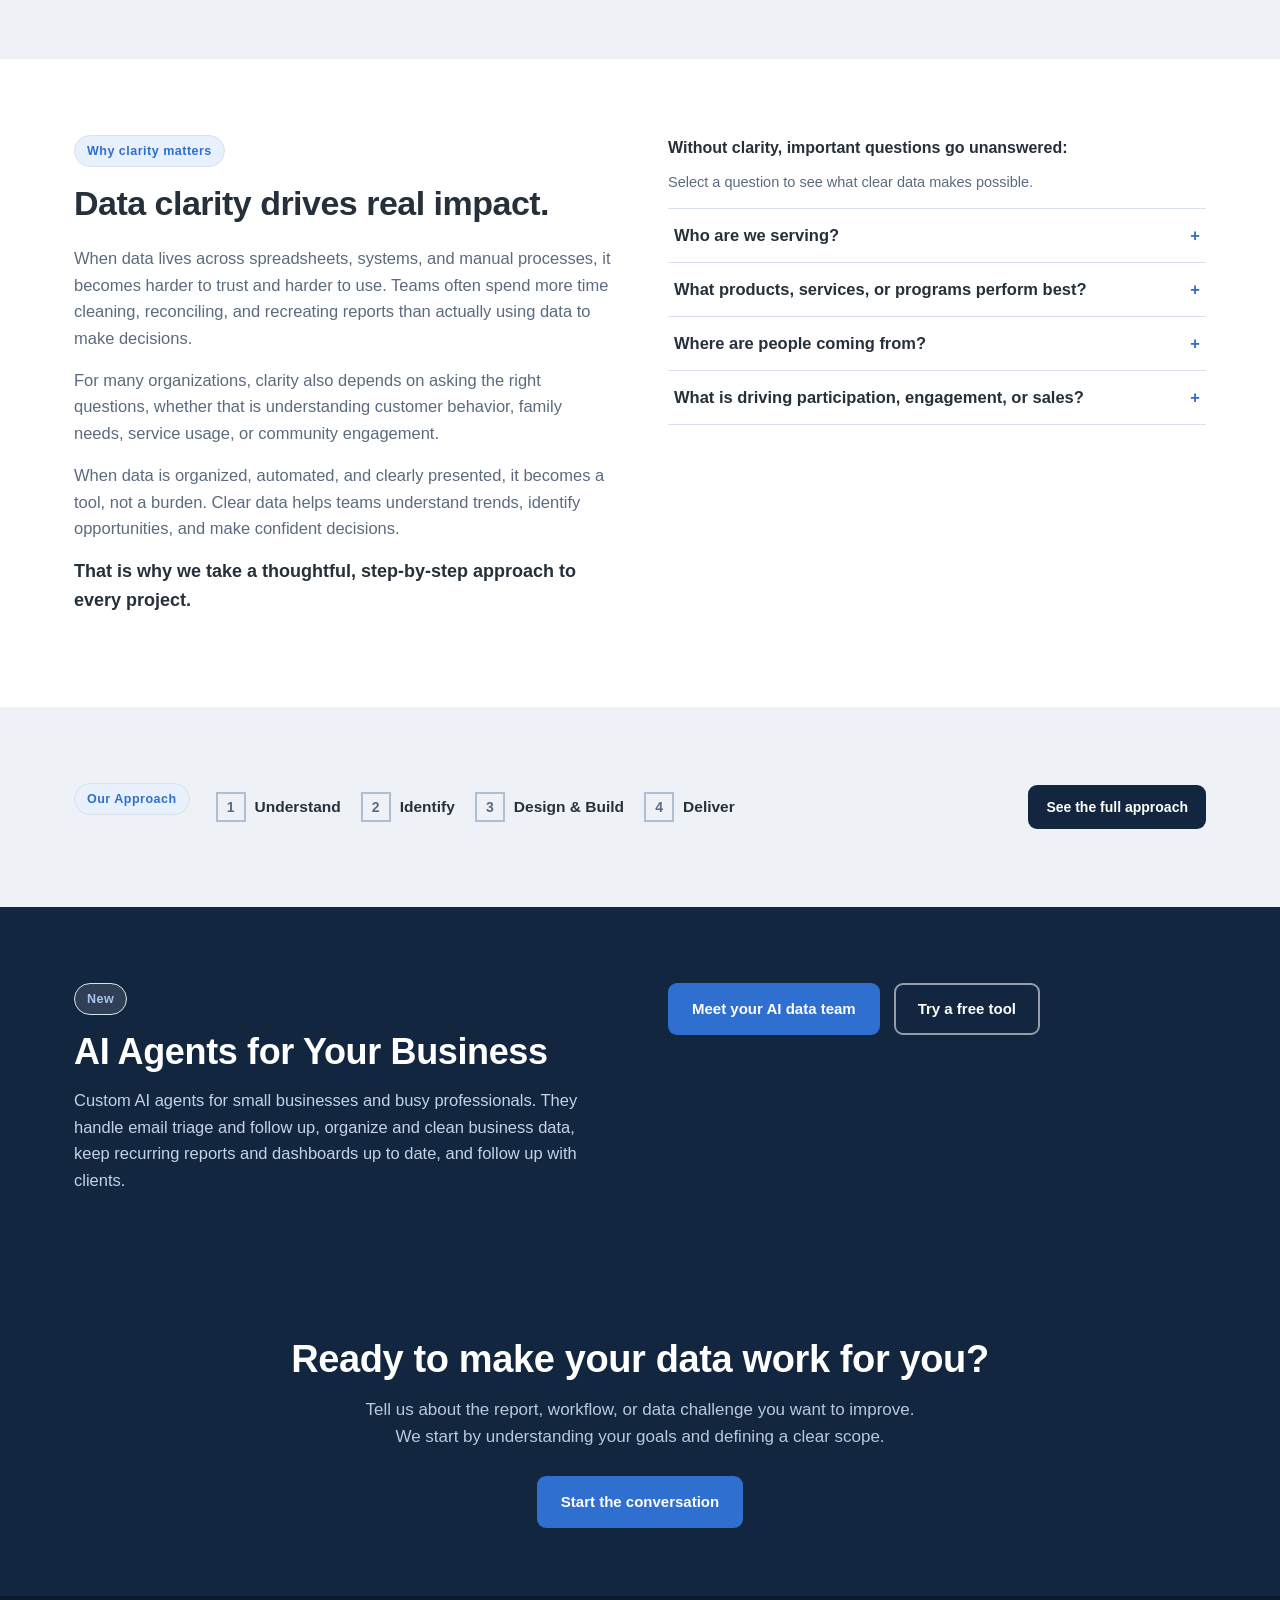
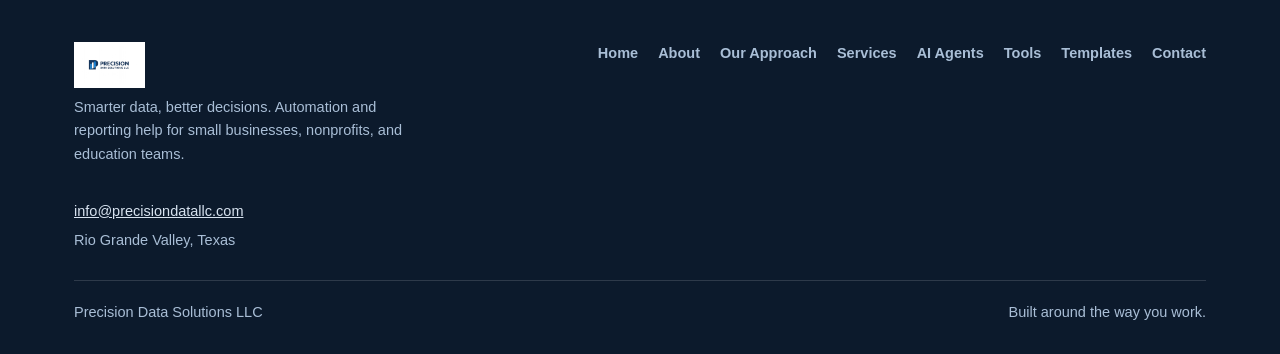
==== commit 739fd053: "Lead with the data team, dashboards and insights" ====
--- a/index.html
+++ b/index.html
@@ -40,7 +40,7 @@
             <div>
               <span class="tag" style="background:rgba(255,255,255,0.1); color:#a9c6ee; border-color:rgba(255,255,255,0.18);">Precision Data Solutions</span>
               <h1>Smarter Data. Better Decisions.</h1>
-              <p class="lede">Your inbox, spreadsheets, and reports, working as one. We build dashboards and small AI agents inside the tools you already use, and nothing sends or changes without your approval.</p>
+              <p class="lede">Your own AI data team: live dashboards, data cleaned up and connected, and insights in plain words every Monday. We build it inside the tools you already use, and nothing sends or changes without your approval.</p>
               <div class="hero-actions">
                 <a href="contact.html" class="btn btn-primary">Tell us about your project</a>
                 <a href="ai-agents.html" class="btn btn-outline">See Pilot in action</a>
@@ -87,9 +87,9 @@
             <div class="reveal">
               <span class="tag">How we work</span>
               <h2 style="font-size:clamp(24px,3.4vw,32px); margin-bottom:12px;">We start at your table, not in a template.</h2>
-              <p style="color:var(--muted); font-size:16.5px; margin-bottom:14px;">Most of our projects begin the same way: a laptop open next to the notebook, the spreadsheet everyone apologizes for, and an honest conversation about what is eating your week. We would rather understand that mess than sell you a system that ignores it.</p>
+              <p style="color:var(--muted); font-size:16.5px; margin-bottom:14px;">Most of our projects begin the same way: a laptop open next to the notebook, the numbers nobody quite trusts, and an honest conversation about what is eating your week. We would rather understand that mess than sell you a system that ignores it.</p>
               <p style="color:var(--muted); font-size:16.5px;">Then we build quietly in the tools you already have, and you approve everything before it sends or changes.</p>
-              <div class="sticky-note">First call? Bring the spreadsheet you are embarrassed by. That is usually the right one.</div>
+              <div class="sticky-note">First call? Bring the messiest file on your computer. That is usually the right one.</div>
             </div>
           </div>
         </section>
--- a/assets/css/site.css
+++ b/assets/css/site.css
@@ -0,0 +1,924 @@
+
+      :root {
+        color-scheme: light dark;
+        --navy: #12263f;
+        --navy-2: #1b3a5f;
+        --navy-3: #0c1a2c;
+        --blue: #2f6fd0;
+        --blue-dark: #1f56ad;
+        --blue-soft: #e8f0fb;
+        --ink: #26303a;
+        --muted: #5b6b7f;
+        --bg: #ffffff;
+        --bg-soft: #eef2f7;
+        --bg-softer: #f4f7fb;
+        --panel: #ffffff;
+        --line: #d9e2ec;
+        --line-strong: #aebfd3;
+        --cream: #eef2f7;
+        --sand: #e2eaf3;
+        --sand-deep: #dbe6f2;
+        --green: #2e7d5b;
+        --green-soft: #e5f2ec;
+        --amber: #5f738c;
+        --amber-soft: #e6edf5;
+        --red: #b23c34;
+        --red-soft: #f9e8e6;
+        --header-bg: #ffffff;
+        --header-ink: #12263f;
+        --shadow: 0 2px 8px rgba(18,38,63,.08);
+        --shadow-sm: 0 1px 4px rgba(18,38,63,.07);
+      }
+      @media (prefers-color-scheme: dark) {
+        :root {
+          --navy: #1a3353;
+          --navy-2: #23456f;
+          --navy-3: #0a141f;
+          --blue: #6ea3e8;
+          --blue-dark: #8fb6ef;
+          --blue-soft: #1a2f4d;
+          --ink: #e8eef5;
+          --muted: #a8b6c6;
+          --bg: #0b1420;
+          --bg-soft: #132334;
+          --bg-softer: #101c2a;
+          --panel: #132539;
+          --line: #2c405a;
+          --line-strong: #41597a;
+          --cream: #17283c;
+          --sand: #1d2f45;
+          --sand-deep: #243a55;
+          --green: #6fc79f;
+          --green-soft: #17382c;
+          --amber: #e0aa4e;
+          --amber-soft: #3a2d12;
+          --red: #ef9a92;
+          --red-soft: #3d201d;
+          --header-bg: #0a141f;
+          --header-ink: #12263f;
+          --shadow: 0 18px 44px rgba(0, 0, 0, 0.45);
+          --shadow-sm: 0 6px 18px rgba(0, 0, 0, 0.35);
+        }
+      }
+      * { box-sizing: border-box; }
+      html { scroll-behavior: smooth; }
+      body {
+        margin: 0;
+        font-family: "Public Sans", "Segoe UI", Helvetica, Arial, sans-serif;
+        color: var(--ink);
+        background: var(--bg);
+        line-height: 1.6;
+        -webkit-font-smoothing: antialiased;
+      }
+      h1, h2, h3, h4 { line-height: 1.18; margin: 0; color: var(--ink); letter-spacing: -0.01em; }
+      p { margin: 0; }
+      a { color: var(--blue); }
+      button { font-family: inherit; cursor: pointer; }
+      :focus-visible { outline: 3px solid var(--blue); outline-offset: 2px; }
+      .wrap { max-width: 1180px; margin: 0 auto; padding: 0 24px; }
+
+      /* ---------- preview strip ---------- */
+      .preview-strip {
+        background: var(--amber-soft);
+        color: var(--amber);
+        font-size: 13px; font-weight: 600;
+        text-align: center; padding: 7px 16px;
+        border-bottom: 1px solid var(--line);
+      }
+
+      /* ---------- header ---------- */
+      .site-header {
+        position: sticky; top: 0; z-index: 60;
+        background: var(--header-bg); color: var(--header-ink);
+        box-shadow: none; border-bottom: 1px solid var(--line);
+      }
+      .header-inner {
+        max-width: 1180px; margin: 0 auto; padding: 0 24px;
+        display: flex; align-items: center; gap: 28px; min-height: 68px;
+      }
+      .brand { display: flex; align-items: center; gap: 12px; text-decoration: none; color: var(--navy); flex-shrink: 0; }
+      .brand-mark {
+        width: 38px; height: 38px; background: #fff; color: var(--navy);
+        display: grid; place-items: center; font-weight: 800; font-size: 15px; letter-spacing: 0.02em;
+      }
+      @media (prefers-color-scheme: dark) { .brand-mark { background: var(--blue); color: #0a141f; } }
+      .brand-name { font-weight: 800; font-size: 17px; line-height: 1.15; }
+      .brand-name small { display: block; font-weight: 500; font-size: 11px; letter-spacing: 0.14em; text-transform: uppercase; color: #b9c9dc; }
+      .main-nav { display: flex; gap: 4px; margin-left: auto; align-items: center; }
+      .main-nav button {
+        background: none; border: 0; color: #33475e; font-size: 15px; font-weight: 600;
+        padding: 9px 13px; border-bottom: 3px solid transparent;
+      }
+      .main-nav button:hover { color: var(--navy); }
+      .main-nav button.active { color: var(--navy); border-bottom-color: var(--blue); }
+      .btn {
+        display: inline-block; text-decoration: none; font-weight: 700; font-size: 15px;
+        padding: 12px 22px; border: 2px solid transparent; text-align: center;
+        transition: background 0.15s ease, border-color 0.15s ease, transform 0.15s ease;
+      }
+      .btn:active { transform: translateY(1px); }
+      .btn-primary { background: var(--blue); color: #fff; }
+      .btn-primary:hover { background: var(--blue-dark); }
+      .btn-navy { background: var(--navy); color: #fff; }
+      .btn-navy:hover { background: var(--navy-2); }
+      .btn-outline { border-color: var(--line-strong); color: var(--ink); background: transparent; }
+      .btn-outline:hover { border-color: var(--navy); }
+      .btn-outline-light { border-color: rgba(255,255,255,0.55); color: #fff; background: transparent; }
+      .btn-outline-light:hover { border-color: #fff; }
+      .btn-small { padding: 9px 16px; font-size: 14px; }
+      .header-cta { margin-left: 10px; }
+      .menu-toggle {
+        display: none; margin-left: auto; background: none; border: 1px solid var(--line-strong);
+        color: var(--navy); font-size: 14px; font-weight: 700; padding: 8px 14px;
+      }
+
+      .brand-logo{height:52px; width:auto; display:block} .brand-slogan{font-size:12.5px; font-weight:600; color:var(--muted); border-left:1px solid var(--line); padding-left:12px; line-height:1.35} @media(max-width:700px){.brand-slogan{display:none} .brand-logo{height:42px}}
+      /* ---------- generic sections ---------- */
+      .view { display: none; }
+      .view.active { display: block; }
+      section.band { padding: 48px 0; }
+      section.band-soft { background: var(--bg-soft); }
+      section.band-navy { background: var(--navy); color: #e7eef7; }
+      section.band-navy h2, section.band-navy h3 { color: #fff; }
+      .section-head { max-width: 720px; margin-bottom: 40px; }
+      .section-head.center { margin-left: auto; margin-right: auto; text-align: center; }
+      .section-head h2 { font-size: clamp(27px, 3.4vw, 34px); font-weight: 800; margin-bottom: 10px; letter-spacing: -0.015em; }
+      .section-head p { color: var(--muted); font-size: 17px; }
+      section.band-navy .section-head p { color: #b9c9dc; }
+      .tag {
+        display: inline-block; font-size: 12px; font-weight: 700; letter-spacing: 0.12em;
+        text-transform: uppercase; color: var(--blue); background: var(--blue-soft);
+        padding: 5px 11px; margin-bottom: 16px;
+      }
+      section.band-navy .tag { background: rgba(255,255,255,0.12); color: #a9c6ee; }
+
+      /* ---------- hero ---------- */
+      .hero { background: var(--navy-3); color: #e7eef7; padding: 78px 0 86px; position: relative; }
+      .hero-grid { display: grid; grid-template-columns: 1.05fr 1fr; gap: 56px; align-items: center; position: relative; z-index: 1; }
+      .hero h1 { color: #fff; font-size: clamp(36px, 4.8vw, 56px); font-weight: 800; margin-bottom: 16px; letter-spacing:-0.02em; line-height: 1.08; }
+      .hero .lede { font-size: 19.5px; color: #c3d3e6; max-width: 520px; margin-bottom: 32px; }
+      .hero-actions { display: flex; gap: 14px; flex-wrap: wrap; }
+      .hero-note { margin-top: 24px; font-size: 14.5px; color: #8fa9c4; }
+      .hero .btn-outline { border-color: rgba(255,255,255,0.55); color: #fff; }
+      .hero .btn-outline:hover { border-color: #fff; }
+
+      /* coded dashboard visual */
+      .dash {
+        background: var(--panel); color: var(--ink); box-shadow: var(--shadow);
+        border-top: 5px solid var(--blue);
+      }
+      .dash-head {
+        display: flex; justify-content: space-between; align-items: center;
+        padding: 14px 20px; border-bottom: 1px solid var(--line);
+        font-weight: 700; font-size: 14px;
+      }
+      .dash-head span:last-child { color: var(--muted); font-weight: 500; font-size: 12.5px; }
+      .dash-kpis { display: grid; grid-template-columns: repeat(3, 1fr); border-bottom: 1px solid var(--line); }
+      .kpi { padding: 16px 20px; border-right: 1px solid var(--line); }
+      .kpi:last-child { border-right: 0; }
+      .kpi b { display: block; font-size: 26px; font-weight: 800; color: var(--navy); line-height: 1.1; }
+      @media (prefers-color-scheme: dark) { .kpi b { color: #fff; } }
+      .kpi span { font-size: 12.5px; color: var(--muted); font-weight: 600; }
+      .dash-chart { padding: 18px 20px 8px; }
+      .dash-chart h4 { font-size: 13px; color: var(--muted); text-transform: uppercase; letter-spacing: 0.08em; margin-bottom: 12px; }
+      .bars { display: flex; align-items: flex-end; gap: 10px; height: 110px; border-bottom: 2px solid var(--line-strong); }
+      .bar { flex: 1; background: var(--blue); min-height: 6px; transition: height 0.9s cubic-bezier(0.2, 0.7, 0.3, 1); position: relative; }
+      .bar.alt { background: var(--navy-2); }
+      .bar-labels { display: flex; gap: 10px; padding-top: 7px; }
+      .bar-labels span { flex: 1; text-align: center; font-size: 11.5px; color: var(--muted); font-weight: 600; }
+      .dash-brief { margin: 14px 20px 20px; background: var(--blue-soft); padding: 13px 16px; font-size: 14px; display: flex; gap: 10px; align-items: flex-start; }
+      .dash-brief b { color: var(--navy); white-space: nowrap; }
+      @media (prefers-color-scheme: dark) { .dash-brief b { color: #cfe1f7; } }
+
+      /* ---------- clarity / questions ---------- */
+      .two-col { display: grid; grid-template-columns: 1fr 1fr; gap: 56px; align-items: start; }
+      .prose p { color: var(--muted); font-size: 16.5px; margin-bottom: 16px; }
+      .prose p strong { color: var(--ink); }
+      .prose .standout { color: var(--ink); font-weight: 700; font-size: 18px; }
+      .question-list { list-style: none; margin: 0; padding: 0; border-top: 1px solid var(--line); }
+      .question-list li { border-bottom: 1px solid var(--line); }
+      .question-list button {
+        width: 100%; background: none; border: 0; text-align: left; padding: 17px 6px;
+        font-size: 16.5px; font-weight: 600; color: var(--ink); display: flex; justify-content: space-between; gap: 14px; align-items: center;
+      }
+      .question-list button .chev { color: var(--blue); font-weight: 800; transition: transform 0.2s ease; flex-shrink: 0; }
+      .question-list li.open button .chev { transform: rotate(45deg); }
+      .question-answer { display: none; padding: 0 6px 18px; color: var(--muted); font-size: 15.5px; max-width: 92%; }
+      .question-list li.open .question-answer { display: block; }
+
+      /* ---------- approach stepper ---------- */
+      .stepper { display: grid; grid-template-columns: 300px 1fr; gap: 0; border: 1px solid var(--line); background: var(--panel); box-shadow: var(--shadow-sm); }
+      .step-list { border-right: 1px solid var(--line); display: flex; flex-direction: column; }
+      .step-btn {
+        background: none; border: 0; border-bottom: 1px solid var(--line); text-align: left;
+        padding: 20px 22px; display: flex; gap: 14px; align-items: baseline; color: var(--muted);
+      }
+      .step-btn:last-child { border-bottom: 0; }
+      .step-btn .num {
+        font-weight: 800; font-size: 14px; width: 30px; height: 30px; flex-shrink: 0;
+        display: grid; place-items: center; border: 2px solid var(--line-strong); color: var(--muted);
+        align-self: center;
+      }
+      .step-btn b { display: block; font-size: 16.5px; color: var(--ink); }
+      .step-btn span { font-size: 13.5px; }
+      .step-btn.active { background: var(--navy); color: #c3d3e6; }
+      .step-btn.active b { color: #fff; }
+      .step-btn.active .num { border-color: var(--blue); background: var(--blue); color: #fff; }
+      .step-btn.active span { color: #a9bed6; }
+      .step-panel { padding: 38px 40px; }
+      .step-panel h3 { font-size: 24px; margin-bottom: 12px; }
+      .step-panel p { color: var(--muted); font-size: 16.5px; max-width: 560px; }
+      .step-progress { height: 5px; background: var(--line); margin-top: 30px; }
+      .step-progress i { display: block; height: 100%; background: var(--blue); transition: width 0.35s ease; }
+
+      /* ---------- service cards ---------- */
+      .card-grid { display: grid; grid-template-columns: repeat(2, 1fr); gap: 20px; }
+      .card-grid.four { grid-template-columns: repeat(4, 1fr); }
+      .svc-card {
+        background: var(--panel); border: 1px solid var(--line); padding: 26px 24px;
+        border-top: 4px solid var(--navy); transition: box-shadow 0.18s ease, transform 0.18s ease;
+      }
+      .svc-card:hover { box-shadow: var(--shadow-sm); transform: translateY(-2px); }
+      .svc-card h3 { font-size: 18px; margin-bottom: 9px; }
+      .svc-card p { color: var(--muted); font-size: 15px; }
+      .svc-card .go { display: inline-block; margin-top: 14px; font-weight: 700; font-size: 14px; color: var(--blue); background: none; border: 0; padding: 0; }
+      .svc-card .go:hover { text-decoration: underline; }
+
+      /* ---------- pilot player ---------- */
+      .player {
+        background: #101f33; border-radius: 16px; overflow: hidden; box-shadow: var(--shadow); border:1px solid #263b57;
+        max-width: 880px; margin: 0 auto;
+      }
+      .player-bar {
+        display: flex; align-items: center; gap: 18px; padding: 14px 20px; flex-wrap: wrap;
+      }
+      .traffic { display: flex; gap: 8px; }
+      .traffic i { width: 13px; height: 13px; border-radius: 50%; display: block; }
+      .traffic i:nth-child(1) { background: #33506f; }
+      .traffic i:nth-child(2) { background: #8fa6bd; }
+      .traffic i:nth-child(3) { background: #7ea6d8; }
+      .player-title { color: #fff; font-weight: 700; font-size: 16px; margin-right: auto; }
+      .player-tabs { display: flex; gap: 6px; flex-wrap: wrap; }
+      .player-tabs button {
+        background: transparent; border: 0; color: #b9c9dc; font-weight: 600; font-size: 14.5px;
+        padding: 7px 16px; border-radius: 7px;
+      }
+      .player-tabs button:hover { color: #fff; }
+      .player-tabs button.active { background: var(--blue); color: #fff; }
+      .player-screen { background: var(--bg-softer); min-height: 330px; padding: 26px; position: relative; }
+      .scene { display: none; }
+      .scene.active { display: block; }
+      .scene h4 { font-size: 14px; text-transform: uppercase; letter-spacing: 0.09em; color: var(--muted); margin-bottom: 14px; }
+      .mail-row {
+        background: var(--panel); border: 1px solid var(--line); padding: 12px 16px; margin-bottom: 9px;
+        display: flex; gap: 12px; align-items: center; font-size: 14.5px;
+      }
+      .mail-row .from { font-weight: 700; min-width: 128px; }
+      .mail-row .subj { color: var(--muted); flex: 1; }
+      .chip { font-size: 11.5px; font-weight: 700; padding: 3px 9px; white-space: nowrap; }
+      .chip-green { background: var(--green-soft); color: var(--green); }
+      .chip-amber { background: var(--amber-soft); color: var(--amber); }
+      .chip-blue { background: var(--blue-soft); color: var(--blue); }
+      .chip-red { background: var(--red-soft); color: var(--red); }
+      .player-controls { display: flex; align-items: center; gap: 16px; padding: 14px 20px; background: #0b1727; }
+      .play-btn {
+        width: 40px; height: 40px; border-radius: 4px; border: 0; background: var(--blue); color: #fff;
+        font-size: 16px; display: grid; place-items: center; flex-shrink: 0;
+      }
+      .play-btn:hover { background: var(--blue-dark); }
+      .progress { flex: 1; height: 6px; background: #2b425f; border-radius: 3px; overflow: hidden; }
+      .progress i { display: block; height: 100%; width: 0%; background: var(--blue); }
+      .player-time { color: #b9c9dc; font-size: 13px; font-variant-numeric: tabular-nums; white-space: nowrap; }
+      .mini-sheet { border: 1px solid var(--line-strong); background: var(--panel); font-size: 13.5px; overflow-x: auto; }
+      .mini-sheet table { border-collapse: collapse; width: 100%; min-width: 480px; }
+      .mini-sheet th, .mini-sheet td { border: 1px solid var(--line); padding: 8px 11px; text-align: left; }
+      .mini-sheet th { background: var(--bg-soft); font-size: 12px; text-transform: uppercase; letter-spacing: 0.05em; color: var(--muted); }
+      .mini-sheet td.ai { background: var(--blue-soft); font-weight: 600; }
+      .change-log { margin-top: 12px; font-size: 13.5px; color: var(--muted); display: flex; gap: 8px; align-items: center; flex-wrap: wrap; }
+      .brief-card { background: var(--panel); border: 1px solid var(--line); border-left: 5px solid var(--blue); padding: 20px 22px; }
+      .brief-card h5 { margin: 0 0 10px; font-size: 17px; }
+      .brief-card ul { margin: 0; padding-left: 20px; color: var(--muted); font-size: 15px; }
+      .brief-card li { margin-bottom: 6px; }
+
+      /* ---------- product showcase ---------- */
+      .showcase { display: grid; grid-template-columns: 290px 1fr; border: 1px solid var(--line); background: var(--panel); box-shadow: var(--shadow-sm); }
+      .prod-list { border-right: 1px solid var(--line); display: flex; flex-direction: column; }
+      .prod-btn {
+        background: none; border: 0; border-bottom: 1px solid var(--line); text-align: left;
+        padding: 19px 22px; color: var(--muted);
+      }
+      .prod-btn:last-child { border-bottom: 0; }
+      .prod-btn b { display: block; font-size: 16.5px; color: var(--ink); margin-bottom: 2px; }
+      .prod-btn span { font-size: 13.5px; }
+      .prod-btn.active { background: var(--navy); color: #c3d3e6; box-shadow: inset 5px 0 0 var(--blue); }
+      .prod-btn.active b { color: #fff; }
+      .prod-btn.active span { color: #a9bed6; }
+      .prod-panel { padding: 36px 38px; display: none; }
+      .prod-panel.active { display: block; }
+      .prod-panel h3 { font-size: 26px; margin-bottom: 10px; }
+      .prod-panel .desc { font-size: 17px; color: var(--muted); max-width: 560px; margin-bottom: 20px; }
+      .prod-feats { list-style: none; margin: 0 0 26px; padding: 0; display: flex; flex-wrap: wrap; gap: 9px; }
+      .prod-feats li { background: var(--bg-soft); border: 1px solid var(--line); padding: 7px 13px; font-size: 13.5px; font-weight: 600; }
+      .prod-visual { background: var(--bg-softer); border: 1px solid var(--line); padding: 20px; }
+      .agent-stack { display: grid; gap: 10px; }
+      .agent-row { background: var(--panel); border: 1px solid var(--line); padding: 13px 16px; display: flex; align-items: center; gap: 13px; font-size: 14.5px; }
+      .agent-row .avatar {
+        width: 36px; height: 36px; flex-shrink: 0; background: var(--navy); color: #fff;
+        display: grid; place-items: center; font-weight: 800; font-size: 13px;
+      }
+      .agent-row .avatar.blue { background: var(--blue); }
+      .agent-row .who { flex: 1; }
+      .agent-row .who b { display: block; font-size: 15px; }
+      .agent-row .who span { color: var(--muted); font-size: 13px; }
+      .wave { display: flex; align-items: center; gap: 3px; height: 44px; margin-bottom: 14px; }
+      .wave i { flex: 1; background: var(--blue); display: block; min-height: 4px; }
+      .intake-out { background: var(--panel); border: 1px solid var(--line); padding: 14px 16px; font-size: 14.5px; }
+      .intake-out b { color: var(--navy); }
+      @media (prefers-color-scheme: dark) { .intake-out b { color: #cfe1f7; } }
+      .tile-grid { display: grid; grid-template-columns: repeat(3, 1fr); gap: 12px; margin-bottom: 14px; }
+      .tile { background: var(--panel); border: 1px solid var(--line); padding: 14px 16px; }
+      .tile b { display: block; font-size: 22px; color: var(--navy); }
+      @media (prefers-color-scheme: dark) { .tile b { color: #fff; } }
+      .tile span { font-size: 12.5px; color: var(--muted); font-weight: 600; }
+
+      /* ---------- free guide ---------- */
+      .guide-grid { display: grid; grid-template-columns: 1.1fr 1fr; gap: 52px; align-items: center; }
+      .guide-points { list-style: none; margin: 22px 0 0; padding: 0; }
+      .guide-points li { padding: 9px 0 9px 30px; position: relative; font-size: 16px; color: #c3d3e6; }
+      .guide-points li::before { content: ""; position: absolute; left: 0; top: 15px; width: 14px; height: 8px; border-left: 3px solid var(--blue); border-bottom: 3px solid var(--blue); transform: rotate(-45deg); }
+      .guide-form { background: var(--panel); color: var(--ink); padding: 30px; box-shadow: var(--shadow); }
+      .guide-form h3 { font-size: 19px; margin-bottom: 6px; }
+      .guide-form p { color: var(--muted); font-size: 14.5px; margin-bottom: 18px; }
+      .field label { display: block; font-size: 13.5px; font-weight: 700; margin-bottom: 7px; }
+      .field input, .field textarea, .field select {
+        width: 100%; padding: 12px 14px; border: 1.5px solid var(--line-strong); font: inherit; font-size: 15px;
+        background: var(--panel); color: var(--ink); border-radius: 0;
+      }
+      .field input:focus, .field textarea:focus, .field select:focus { border-color: var(--blue); outline: none; box-shadow: 0 0 0 3px var(--blue-soft); }
+      .field { margin-bottom: 16px; }
+      .form-note { font-size: 13px; color: var(--muted); margin-top: 12px; }
+      .form-success { display: none; background: var(--green-soft); color: var(--green); padding: 14px 16px; font-weight: 600; font-size: 15px; margin-top: 14px; }
+      .form-success.show { display: block; }
+      .form-error { display: none; background: var(--red-soft); color: var(--red); padding: 12px 15px; font-weight: 600; font-size: 14px; margin-top: 12px; }
+      .form-error.show { display: block; }
+
+      /* ---------- tiers ---------- */
+      .tier-grid { display: grid; grid-template-columns: repeat(3, 1fr); gap: 20px; align-items: stretch; }
+      .tier {
+        background: var(--panel); border: 1.5px solid var(--line); padding: 28px 26px; text-align: left;
+        display: flex; flex-direction: column; width: 100%; color: var(--ink);
+        transition: border-color 0.15s ease, box-shadow 0.15s ease;
+      }
+      .tier:hover { border-color: var(--line-strong); }
+      .tier.selected { border-color: var(--blue); box-shadow: var(--shadow-sm); }
+      .tier .tier-name { font-size: 13px; font-weight: 800; letter-spacing: 0.11em; text-transform: uppercase; color: var(--blue); margin-bottom: 10px; }
+      .tier h3 { font-size: 21px; margin-bottom: 10px; }
+      .tier p { color: var(--muted); font-size: 15px; flex: 1; }
+      .tier .tier-pick { margin-top: 18px; font-weight: 700; font-size: 14px; color: var(--muted); }
+      .tier.selected .tier-pick { color: var(--blue); }
+      .tier-detail { margin-top: 22px; background: var(--blue-soft); padding: 20px 24px; display: none; font-size: 15.5px; }
+      .tier-detail.show { display: block; }
+      .tier-detail b { color: var(--navy); }
+      @media (prefers-color-scheme: dark) { .tier-detail b { color: #cfe1f7; } }
+
+      /* ---------- services explorer ---------- */
+      .explorer { display: grid; grid-template-columns: 320px 1fr; border: 1px solid var(--line); background: var(--panel); box-shadow: var(--shadow-sm); }
+      .explorer-list { border-right: 1px solid var(--line); display: flex; flex-direction: column; }
+      .explorer-btn {
+        background: none; border: 0; border-bottom: 1px solid var(--line); padding: 15px 20px;
+        text-align: left; font-size: 15.5px; font-weight: 600; color: var(--muted);
+      }
+      .explorer-btn:last-child { border-bottom: 0; }
+      .explorer-btn.active { background: var(--navy); color: #fff; box-shadow: inset 5px 0 0 var(--blue); }
+      .explorer-panel { padding: 36px 38px; display: none; }
+      .explorer-panel.active { display: block; }
+      .explorer-panel h3 { font-size: 25px; margin-bottom: 12px; }
+      .explorer-panel p { color: var(--muted); font-size: 16.5px; max-width: 580px; margin-bottom: 22px; }
+      .explorer-panel h4 { font-size: 13px; text-transform: uppercase; letter-spacing: 0.08em; color: var(--muted); margin-bottom: 10px; }
+      .tool-chips { display: flex; flex-wrap: wrap; gap: 8px; }
+      .tool-chips span { background: var(--bg-soft); border: 1px solid var(--line); font-size: 13.5px; font-weight: 600; padding: 6px 12px; }
+
+      /* ---------- audience tabs ---------- */
+      .aud-tabs { display: flex; gap: 8px; flex-wrap: wrap; margin-bottom: 22px; }
+      .aud-tabs button {
+        background: var(--panel); border: 1.5px solid var(--line-strong); padding: 10px 18px;
+        font-weight: 700; font-size: 15px; color: var(--ink);
+      }
+      .aud-tabs button.active { background: var(--navy); border-color: var(--navy); color: #fff; }
+      .aud-panel { display: none; background: var(--panel); border: 1px solid var(--line); padding: 30px 32px; max-width: 760px; }
+      .aud-panel.active { display: block; }
+      .aud-panel h3 { font-size: 21px; margin-bottom: 9px; }
+      .aud-panel p { color: var(--muted); font-size: 16px; }
+
+      /* ---------- tools demo ---------- */
+      .tool-shell { border: 1px solid var(--line); background: var(--panel); box-shadow: var(--shadow-sm); }
+      .tool-toolbar { padding: 20px 22px; border-bottom: 1px solid var(--line); display: flex; flex-wrap: wrap; gap: 18px; align-items: end; background: var(--bg-softer); }
+      .tool-toolbar .field { margin: 0; min-width: 180px; }
+      .tool-stats { display: grid; grid-template-columns: repeat(4, 1fr); border-bottom: 1px solid var(--line); }
+      .tool-stat { padding: 16px 20px; border-right: 1px solid var(--line); }
+      .tool-stat:last-child { border-right: 0; }
+      .tool-stat b { display: block; font-size: 24px; color: var(--navy); }
+      @media (prefers-color-scheme: dark) { .tool-stat b { color: #fff; } }
+      .tool-stat span { font-size: 12.5px; color: var(--muted); font-weight: 600; }
+      .tool-body { display: grid; grid-template-columns: 1.5fr 1fr; }
+      .tool-table-wrap { padding: 20px 22px; border-right: 1px solid var(--line); overflow-x: auto; }
+      .tool-side { padding: 20px 22px; }
+      .tool-side h4 { font-size: 13px; text-transform: uppercase; letter-spacing: 0.08em; color: var(--muted); margin-bottom: 12px; }
+      .check-row { display: flex; gap: 10px; align-items: center; padding: 9px 0; border-bottom: 1px solid var(--line); font-size: 15px; cursor: pointer; }
+      .check-row:last-of-type { border-bottom: 0; }
+      .switch { position: relative; width: 46px; height: 26px; flex-shrink: 0; display: block; }
+      .switch input { opacity: 0; width: 100%; height: 100%; position: absolute; margin: 0; cursor: pointer; }
+      .switch i { position: absolute; inset: 0; background: var(--line-strong); border-radius: 20px; transition: background 0.15s ease; pointer-events: none; }
+      .switch i::after { content: ""; position: absolute; top: 3px; left: 3px; width: 20px; height: 20px; border-radius: 50%; background: #fff; transition: left 0.15s ease; }
+      .switch input:checked + i { background: var(--blue); }
+      .switch input:checked + i::after { left: 23px; }
+      .switch input:focus-visible + i { outline: 3px solid var(--blue); outline-offset: 2px; }
+      .cat-bars { margin-top: 6px; }
+      .cat-row { margin-bottom: 12px; }
+      .cat-row .cat-meta { display: flex; justify-content: space-between; font-size: 13.5px; font-weight: 600; margin-bottom: 5px; }
+      .cat-row .cat-meta span:last-child { color: var(--muted); }
+      .cat-track { height: 10px; background: var(--bg-soft); }
+      .cat-fill { height: 100%; background: var(--blue); transition: width 0.5s ease; }
+      .quality-line { display: flex; justify-content: space-between; font-size: 14px; padding: 7px 0; border-bottom: 1px solid var(--line); }
+      .quality-line b { font-variant-numeric: tabular-nums; }
+      td.dirty { background: var(--amber-soft); }
+      tr.empty-row td { color: var(--muted); font-style: italic; background: var(--bg-softer); }
+
+      /* ---------- contact ---------- */
+      .contact-grid { display: grid; grid-template-columns: 1fr 1.2fr; gap: 52px; align-items: start; }
+      .contact-facts { display: grid; gap: 18px; margin-top: 26px; }
+      .fact { border-left: 4px solid var(--blue); padding: 4px 0 4px 16px; }
+      .fact b { display: block; font-size: 13px; text-transform: uppercase; letter-spacing: 0.08em; color: var(--muted); margin-bottom: 3px; }
+      .fact span, .fact a { font-size: 16.5px; font-weight: 600; color: var(--ink); }
+      .contact-form { background: var(--panel); border: 1px solid var(--line); padding: 30px; box-shadow: var(--shadow-sm); }
+      .contact-form .btn { width: 100%; }
+
+      /* ---------- CTA band / footer ---------- */
+      .cta-band { background: var(--navy); color: #e7eef7; padding: 68px 0; text-align: center; }
+      .cta-band h2 { color: #fff; font-size: clamp(26px, 4vw, 38px); margin-bottom: 14px; }
+      .cta-band p { color: #b9c9dc; max-width: 560px; margin: 0 auto 26px; font-size: 17px; }
+      footer { background: var(--navy-3); color: #a9bed6; padding: 46px 0 30px; font-size: 14.5px; }
+      .footer-grid { display: flex; justify-content: space-between; gap: 34px; flex-wrap: wrap; margin-bottom: 28px; }
+      footer .brand-name { color: #fff; }
+      .footer-nav { display: flex; gap: 20px; flex-wrap: wrap; }
+      .footer-nav button { background: none; border: 0; color: #a9bed6; font-size: 14.5px; font-weight: 600; padding: 0; }
+      .footer-nav button:hover { color: #fff; }
+      .footer-base { border-top: 1px solid rgba(255,255,255,0.14); padding-top: 20px; display: flex; justify-content: space-between; gap: 16px; flex-wrap: wrap; }
+
+      .reveal { opacity: 1; transform: none; }
+      @media (prefers-reduced-motion: reduce) {
+        
+        html { scroll-behavior: auto; }
+        .bar, .cat-fill, .step-progress i { transition: none; }
+      }
+
+
+      /* Work tracker surface */
+      .btn,.svc-card,.tier,.guide-form,.contact-form,.aud-panel,.tool-shell,.showcase,.explorer,.stepper,.dash,.mini-sheet,.brief-card { border-radius:12px !important; }
+      .btn { border-radius:9px !important; }
+      .tag { border-radius:999px; letter-spacing:.04em; text-transform:none; font-size:12.5px; padding:5px 12px; border:1px solid var(--line); }
+      .chip { border-radius:999px; border:1px solid var(--line); }
+      .ws-shell{border:1px solid var(--line-strong); background:var(--panel); border-radius:12px; overflow:hidden}
+      .ws-toolbar{display:flex; flex-wrap:wrap; gap:8px; align-items:center; padding:10px 12px; border-bottom:1px solid var(--line); background:var(--bg-soft)}
+      .ws-toolbar strong{font-size:14px; margin-right:4px}
+      .ws-filter{border:1px solid var(--line-strong); background:var(--panel); padding:6px 10px; font-size:13px; font-weight:600; border-radius:3px}
+      .ws-filter.active{background:var(--navy); color:#fff; border-color:var(--navy)}
+      .ws-search{flex:1; min-width:160px; padding:7px 10px; border:1px solid var(--line-strong); font:inherit; font-size:14px; border-radius:3px}
+      .ws-summary{display:flex; flex-wrap:wrap; gap:16px; align-items:center; padding:10px 12px; border-bottom:1px solid var(--line); font-size:13.5px}
+      .ws-progress{flex:1; min-width:140px; height:8px; background:var(--bg-soft); border:1px solid var(--line)}
+      .ws-progress i{display:block; height:100%; background:var(--blue); transition:width .3s}
+      .ws-table-wrap{overflow-x:auto}
+      table.ws-table{border-collapse:collapse; width:100%; min-width:720px; font-size:14px}
+      table.ws-table th{background:#e8eef5; text-align:left; font-size:12px; text-transform:uppercase; letter-spacing:.05em; color:var(--muted); padding:8px 10px; border-bottom:1px solid var(--line-strong); border-right:1px solid var(--line); cursor:pointer; white-space:nowrap}
+      table.ws-table td{padding:8px 10px; border-bottom:1px solid var(--line); border-right:1px solid var(--line); vertical-align:middle}
+      table.ws-table tr{cursor:pointer}
+      table.ws-table tr:hover td{background:#f0f4f9}
+      table.ws-table tr.selected td{background:var(--blue-soft)}
+      table.ws-table tr.done td{color:var(--muted)}
+      table.ws-table tr.done td:first-child+td{text-decoration:line-through}
+      .ws-table select{font:inherit; font-size:13px; padding:4px 6px; border:1px solid var(--line-strong); border-radius:3px; background:var(--panel); color:var(--ink)}
+      .ws-detail{border-top:2px solid var(--navy); padding:14px 16px; background:var(--bg-softer); font-size:14.5px}
+      .ws-detail b{color:var(--navy)}
+      @media(prefers-color-scheme:dark){.ws-detail b{color:#cfe1f7} table.ws-table th{background:#162c47}}
+      .ws-add{display:flex; flex-wrap:wrap; gap:8px; padding:12px; border-top:1px solid var(--line)}
+      .ws-add input,.ws-add select{padding:8px 10px; border:1px solid var(--line-strong); font:inherit; font-size:14px; border-radius:3px}
+      .ws-add input{flex:1; min-width:180px}
+      .plat-grid{display:grid; grid-template-columns:repeat(5,1fr); gap:0; border:1px solid var(--line); background:var(--panel)}
+      .plat-btn{border:0; border-right:1px solid var(--line); background:var(--panel); padding:16px 12px; text-align:left}
+      .plat-btn:last-child{border-right:0}
+      .plat-btn b{display:block; font-size:15px; margin-bottom:4px}
+      .plat-btn span{font-size:12.5px; color:var(--muted)}
+      .plat-btn.active{background:var(--navy); color:#fff}
+      .plat-btn.active span{color:#c3d3e6}
+      .plat-panel{border:1px solid var(--line); border-top:0; padding:20px 22px; background:var(--bg-softer)}
+      .plat-panel h3{font-size:19px; margin-bottom:8px}
+      .plat-panel p{color:var(--muted); max-width:720px}
+      .plat-panel ul{margin:12px 0 0; padding-left:18px; color:var(--muted)}
+      @media(max-width:860px){.plat-grid{grid-template-columns:1fr} .plat-btn{border-right:0; border-bottom:1px solid var(--line)} .ws-table-wrap table.ws-table{min-width:640px}}
+
+      /* ---------- v3 warmth pass: human, agency finish ---------- */
+      section.band { padding: 76px 0; }
+      .band-cream { background: var(--bg-soft); }
+      .band-sand { background: var(--sand); }
+      .preview-strip { background: var(--sand); color: #33506f; border-bottom-color: var(--line); }
+      @media (prefers-color-scheme: dark) { .preview-strip { color: #a9c6ee; } }
+      .site-header { background: var(--bg); }
+      .brand-mark { border-radius: 10px; }
+      .dash { border-top: none; border-radius: 0 !important; box-shadow: none; }
+
+      /* dashboard in a normal browser window frame, straight on */
+      .browser-frame { background: #fff; border: 1px solid #b9c9dc; border-radius: 12px; overflow: hidden; box-shadow: 0 14px 34px rgba(3,12,24,.3); }
+      .browser-chrome { display: flex; align-items: center; gap: 12px; background: #eef2f7; border-bottom: 1px solid #d9e2ec; padding: 9px 14px; }
+      .browser-dots { display: flex; gap: 7px; flex-shrink: 0; }
+      .browser-dots i { width: 11px; height: 11px; border-radius: 50%; display: block; }
+      .browser-dots i:nth-child(1) { background: #33506f; }
+      .browser-dots i:nth-child(2) { background: #8fa6bd; }
+      .browser-dots i:nth-child(3) { background: #7ea6d8; }
+      .browser-url { flex: 1; min-width: 0; background: #fff; border: 1px solid #d9e2ec; border-radius: 6px; font-size: 12.5px; color: #5b6b7f; padding: 4px 12px; white-space: nowrap; overflow: hidden; text-overflow: ellipsis; }
+      .browser-caption { text-align: center; font-size: 13.5px; color: #a9bed6; margin-top: 16px; font-style: italic; }
+
+      /* product visuals framed like a screen */
+      .prod-visual.device { background: #fff; border: 1px solid var(--line-strong); border-radius: 12px; padding: 44px 16px 16px; position: relative; overflow: hidden; box-shadow: 0 6px 20px rgba(18,38,63,.07); }
+      .prod-visual.device::before { content: ""; position: absolute; top: 0; left: 0; right: 0; height: 30px; background: #eef2f7; border-bottom: 1px solid var(--line); }
+      .prod-visual.device::after { content: ""; position: absolute; top: 10px; left: 14px; width: 10px; height: 10px; border-radius: 50%; background: #33506f; box-shadow: 17px 0 0 #8fa6bd, 34px 0 0 #7ea6d8; }
+
+      /* real photography */
+      .photo-frame { margin: 0; }
+      .photo-frame img { width: 100%; height: 100%; object-fit: cover; display: block; border-radius: 16px; box-shadow: 0 16px 36px rgba(18,38,63,.16); }
+      .photo-frame figcaption { font-size: 13.5px; color: var(--muted); margin-top: 12px; font-style: italic; }
+      .photo-split { display: grid; grid-template-columns: 1.08fr 1fr; gap: 52px; align-items: center; }
+      .photo-split .photo-frame img { aspect-ratio: 4 / 3; }
+      .photo-wide img { aspect-ratio: 21 / 9; }
+      .sticky-note {
+        background: var(--sand-deep); color: var(--navy); padding: 18px 20px; max-width: 340px;
+        font-family: Georgia, "Times New Roman", serif; font-style: italic; font-size: 16.5px; line-height: 1.5;
+        box-shadow: 0 6px 18px rgba(18,38,63,.1); border-radius: 10px; border: 1px solid var(--line); margin-top: 26px;
+      }
+      @media (prefers-color-scheme: dark) { .sticky-note { color: #e9eef5; } }
+      .hand-note { font-family: Georgia, "Times New Roman", serif; font-style: italic; color: var(--muted); }
+      .plat-grid { border-radius: 12px 12px 0 0; overflow: hidden; }
+      .plat-panel { border-radius: 0 0 12px 12px; }
+      .ws-filter, .ws-search, .ws-add input, .ws-add select, .ws-table select { border-radius: 8px; }
+      .field input, .field textarea, .field select { border-radius: 8px; }
+      .tool-chips span, .prod-feats li { border-radius: 999px; }
+      .svc-card { background: var(--panel); }
+
+      /* services mosaic: no repeated identical grid */
+      .mosaic { display: grid; grid-template-columns: 1.25fr 1fr 1fr; gap: 18px; }
+      .mosaic .svc-card { border-radius: 14px !important; }
+      .mosaic .svc-card:first-child { grid-row: span 2; background: var(--navy); border-top: none; display: flex; flex-direction: column; justify-content: center; padding: 34px 30px; }
+      .mosaic .svc-card:first-child h3 { color: #fff; font-size: 25px; }
+      .mosaic .svc-card:first-child p { color: #c3d3e6; font-size: 16px; }
+      .mosaic .svc-card:first-child .go { color: #a9c6ee; margin-top: auto; padding-top: 18px; }
+      .mosaic .svc-card:nth-child(3) { background: var(--cream); }
+      .mosaic .svc-photo { border-radius: 14px; overflow: hidden; position: relative; min-height: 150px; }
+      .mosaic .svc-photo img { width: 100%; height: 100%; object-fit: cover; display: block; position: absolute; inset: 0; }
+      .mosaic .svc-photo span { position: absolute; left: 14px; bottom: 12px; background: rgba(255,255,255,.94); color: var(--navy); font-size: 12.5px; font-weight: 700; padding: 5px 10px; border-radius: 999px; }
+      @media (max-width: 960px) {
+        .mosaic { grid-template-columns: 1fr 1fr; }
+        .mosaic .svc-card:first-child { grid-column: span 2; grid-row: auto; }
+        .photo-split { grid-template-columns: 1fr; gap: 30px; }
+      }
+      @media (max-width: 560px) {
+        .mosaic { grid-template-columns: 1fr; }
+        .mosaic .svc-card:first-child { grid-column: auto; }
+        .photo-wide img { aspect-ratio: 4 / 3; }
+      }
+
+      /* ---------- Work sections: use cases, logos, outcomes, trust ---------- */
+      .work-tabs { display: grid; grid-template-columns: repeat(4, 1fr); gap: 12px; margin-bottom: 0; }
+      .work-tab { background: var(--panel); border: 1px solid var(--line); border-bottom: 4px solid transparent; padding: 16px 14px; font-size: 15.5px; font-weight: 700; color: var(--muted); border-radius: 12px 12px 0 0; }
+      .work-tab.active { color: var(--blue); border-bottom-color: var(--blue); box-shadow: var(--shadow-sm); }
+      .work-panel { background: var(--panel); border: 1px solid var(--line); border-top: 0; padding: 34px 36px; display: grid; grid-template-columns: 1fr 1.15fr; gap: 40px; align-items: center; border-radius: 0 0 14px 14px; }
+      .work-panel h3 { font-size: 25px; margin-bottom: 14px; }
+      .work-checks { list-style: none; margin: 0; padding: 0; }
+      .work-checks li { padding: 7px 0 7px 30px; position: relative; font-size: 15.5px; color: var(--muted); }
+      .work-checks li::before { content: ""; position: absolute; left: 2px; top: 13px; width: 13px; height: 7px; border-left: 3px solid var(--blue); border-bottom: 3px solid var(--blue); transform: rotate(-45deg); }
+      .logo-strip { display: flex; flex-wrap: wrap; gap: 10px; align-items: stretch; }
+      .logo-strip .logo-cell { flex: 1 1 86px; }
+      .logo-grid { display: grid; grid-template-columns: repeat(5, 1fr); gap: 12px; margin-bottom: 18px; }
+      .logo-cell { background: #fff; border: 1px solid var(--line); border-radius: 12px; padding: 16px 10px 12px; display: flex; flex-direction: column; align-items: center; justify-content: center; gap: 9px; min-height: 104px; text-align: center; width: 100%; }
+      button.logo-cell { cursor: pointer; font-family: inherit; }
+      button.logo-cell:hover { border-color: var(--line-strong); }
+      button.logo-cell.active { border-color: var(--blue); box-shadow: 0 0 0 2px var(--blue-soft); }
+      .logo-cell img { height: 42px; width: auto; max-width: 82%; object-fit: contain; display: block; }
+      .logo-cell img.wide { height: auto; max-height: 30px; width: 92%; }
+      .logo-cell span { font-size: 13px; font-weight: 700; color: var(--ink); line-height: 1.25; }
+      .outcome-grid { display: grid; grid-template-columns: repeat(4, 1fr); gap: 0; border: 1px solid var(--line); background: var(--panel); border-radius: 14px; overflow: hidden; }
+      .outcome { padding: 24px 22px; border-right: 1px solid var(--line); }
+      .outcome:last-child { border-right: 0; }
+      .outcome b { display: block; font-size: 17.5px; margin-bottom: 7px; color: var(--navy); }
+      @media (prefers-color-scheme: dark) { .outcome b { color: #fff; } }
+      .outcome p { color: var(--muted); font-size: 14.5px; }
+      .trust-grid { display: grid; grid-template-columns: repeat(3, 1fr); gap: 18px; }
+      .trust-card { background: var(--panel); border: 1px solid var(--line); border-radius: 14px; padding: 24px 22px; }
+      .trust-card h3 { font-size: 17px; margin-bottom: 8px; }
+      .trust-card p { color: var(--muted); font-size: 14.5px; }
+
+      /* ---------- in-product demos: formula help, ask your numbers ---------- */
+      .demo-box { margin-top: 16px; background: var(--panel); border: 1px solid var(--line); border-radius: 12px; padding: 18px; }
+      .demo-box h4 { font-size: 13px; text-transform: uppercase; letter-spacing: .07em; color: var(--muted); margin-bottom: 6px; }
+      .demo-box .demo-lede { font-size: 14.5px; color: var(--muted); margin-bottom: 12px; }
+      .demo-qs { display: flex; flex-wrap: wrap; gap: 8px; margin-bottom: 14px; }
+      .demo-qs button { background: var(--bg-soft); border: 1px solid var(--line-strong); border-radius: 999px; padding: 7px 13px; font-size: 13.5px; font-weight: 600; color: var(--ink); }
+      .demo-qs button.active { background: var(--navy); border-color: var(--navy); color: #fff; }
+      .formula-out { background: var(--navy-3); color: #d7e6fa; border-radius: 10px; padding: 14px 16px; font-family: ui-monospace, "SF Mono", Consolas, monospace; font-size: 13.5px; overflow-x: auto; white-space: nowrap; }
+      .demo-why { font-size: 14px; color: var(--muted); margin-top: 10px; }
+      .demo-why b { color: var(--ink); }
+      .mini-rows { display: grid; gap: 9px; }
+      .mini-row { border: 1px solid var(--line); border-radius: 10px; padding: 12px 14px; font-size: 14px; background: var(--panel); }
+      .mini-row .mr-head { display: flex; justify-content: space-between; gap: 10px; align-items: center; margin-bottom: 4px; flex-wrap: wrap; }
+      .mini-row p { color: var(--muted); font-size: 13.5px; }
+      .ask-answer { font-size: 15px; margin-bottom: 12px; }
+      .ask-answer b { color: var(--navy); }
+      @media (prefers-color-scheme: dark) { .ask-answer b { color: #cfe1f7; } }
+      .ask-bars { display: flex; align-items: flex-end; gap: 10px; height: 92px; border-bottom: 2px solid var(--line-strong); }
+      .ask-bars .bar { transition: height .5s ease; }
+      @media (prefers-reduced-motion: reduce) { .ask-bars .bar { transition: none; } }
+
+      /* ---------- templates library ---------- */
+      .tpl-filters { display: flex; gap: 8px; flex-wrap: wrap; margin-bottom: 22px; }
+      .tpl-filters button { background: var(--panel); border: 1.5px solid var(--line-strong); border-radius: 999px; padding: 9px 18px; font-weight: 700; font-size: 14.5px; color: var(--ink); }
+      .tpl-filters button.active { background: var(--navy); border-color: var(--navy); color: #fff; }
+      .tpl-grid { display: grid; grid-template-columns: repeat(3, 1fr); gap: 18px; }
+      .tpl-card { background: var(--panel); border: 1px solid var(--line); border-radius: 14px; overflow: hidden; display: flex; flex-direction: column; }
+      .tpl-thumb { background: var(--bg-soft); border-bottom: 1px solid var(--line); padding: 18px 18px 12px; }
+      .tpl-thumb .bars { height: 62px; }
+      .tpl-thumb .mini-sheet table { min-width: 0; font-size: 12px; }
+      .tpl-body { padding: 18px; display: flex; flex-direction: column; flex: 1; }
+      .tpl-body h3 { font-size: 17.5px; margin-bottom: 6px; }
+      .tpl-body p { color: var(--muted); font-size: 14.5px; flex: 1; }
+      .tpl-formats { display: flex; gap: 6px; flex-wrap: wrap; margin: 12px 0 14px; }
+      .tpl-formats span { background: var(--blue-soft); color: var(--blue-dark); font-size: 12px; font-weight: 700; padding: 4px 9px; border-radius: 999px; }
+      @media (prefers-color-scheme: dark) { .tpl-formats span { color: #a9c6ee; } }
+      .tpl-signup { margin-top: 26px; background: var(--panel); border: 1.5px solid var(--blue); border-radius: 14px; padding: 26px; display: none; }
+      .tpl-signup.show { display: block; }
+      .tpl-signup h3 { font-size: 20px; margin-bottom: 6px; }
+      .tpl-signup p { color: var(--muted); font-size: 15px; margin-bottom: 16px; }
+      .tpl-signup .row { display: flex; gap: 12px; flex-wrap: wrap; }
+      .tpl-signup .field { flex: 1; min-width: 220px; margin: 0; }
+      @media (max-width: 960px) {
+        .work-tabs { grid-template-columns: 1fr 1fr; }
+        .work-panel { grid-template-columns: 1fr; padding: 26px 22px; }
+        .logo-grid { grid-template-columns: repeat(3, 1fr); }
+        .outcome-grid { grid-template-columns: 1fr 1fr; }
+        .outcome { border-bottom: 1px solid var(--line); }
+        .trust-grid, .tpl-grid { grid-template-columns: 1fr; }
+      }
+      @media (max-width: 560px) { .logo-grid { grid-template-columns: 1fr 1fr; } .outcome-grid { grid-template-columns: 1fr; } }
+
+      /* ---------- responsive ---------- */
+      @media (max-width: 960px) {
+        .hero-grid, .two-col, .guide-grid, .contact-grid { grid-template-columns: 1fr; gap: 38px; }
+        .card-grid.four { grid-template-columns: repeat(2, 1fr); }
+        .stepper, .showcase, .explorer, .tool-body { grid-template-columns: 1fr; }
+        .step-list, .prod-list, .explorer-list { flex-direction: row; overflow-x: auto; border-right: 0; border-bottom: 1px solid var(--line); }
+        .step-btn, .prod-btn, .explorer-btn { border-bottom: 0; border-right: 1px solid var(--line); white-space: nowrap; }
+        .step-btn span { display: none; }
+        .prod-btn span { display: none; }
+        .tool-table-wrap { border-right: 0; border-bottom: 1px solid var(--line); }
+        .tier-grid { grid-template-columns: 1fr; }
+        .tool-stats { grid-template-columns: repeat(2, 1fr); }
+        .tool-stat { border-bottom: 1px solid var(--line); }
+        section.band { padding: 56px 0; }
+        .hero { padding: 60px 0 66px; }
+        .main-nav {
+          display: none; position: absolute; top: 68px; left: 0; right: 0;
+          background: var(--header-bg); flex-direction: column; align-items: stretch;
+          padding: 10px 16px 18px; gap: 2px; box-shadow: 0 18px 30px rgba(6,17,30,0.3);
+        }
+        .main-nav.open { display: flex; }
+        .main-nav button { text-align: left; border-bottom: 0; border-left: 3px solid transparent; }
+        .main-nav button.active { border-left-color: var(--blue); }
+        .main-nav .header-cta { margin: 10px 0 0; text-align: center; }
+        .menu-toggle { display: block; }
+        .player-screen { padding: 18px; min-height: 300px; }
+        .prod-panel, .explorer-panel, .step-panel { padding: 26px 22px; }
+        .tile-grid { grid-template-columns: 1fr 1fr 1fr; }
+      }
+      @media (max-width: 560px) {
+        .card-grid, .card-grid.four { grid-template-columns: 1fr; }
+        .dash-kpis { grid-template-columns: 1fr 1fr 1fr; }
+        .kpi { padding: 13px 12px; }
+        .kpi b { font-size: 20px; }
+        .mail-row { flex-wrap: wrap; }
+        .mail-row .from { min-width: 0; }
+        .tile-grid { grid-template-columns: 1fr; }
+        .brand-name small { display: none; }
+      }
+
+      /* ============ production additions (static multi-page build) ============ */
+      .main-nav a {
+        background: none; border: 0; color: #33475e; font-size: 15px; font-weight: 600;
+        padding: 9px 13px; border-bottom: 3px solid transparent; text-decoration: none;
+      }
+      .main-nav a:hover { color: var(--navy); }
+      .main-nav a.active { color: var(--navy); border-bottom-color: var(--blue); }
+      .footer-nav a { background: none; border: 0; color: #a9bed6; font-size: 14.5px; font-weight: 600; padding: 0; text-decoration: none; }
+      .footer-nav a:hover { color: #fff; }
+      /* slim Our Approach strip (Home) */
+      .approach-strip-inner { display: flex; align-items: center; gap: 26px; flex-wrap: wrap; }
+      .approach-steps { display: flex; gap: 20px; flex-wrap: wrap; list-style: none; margin: 0; padding: 0; }
+      .approach-steps li { display: flex; align-items: center; gap: 9px; font-weight: 700; color: var(--ink); font-size: 15.5px; }
+      .approach-steps .num {
+        font-weight: 800; font-size: 14px; width: 30px; height: 30px; flex-shrink: 0;
+        display: grid; place-items: center; border: 2px solid var(--line-strong); color: var(--muted);
+      }
+      .approach-strip .btn { margin-left: auto; }
+      @media (max-width: 700px) { .approach-strip .btn { margin-left: 0; } }
+      /* real video frame (AI Agents) */
+      .video-frame { max-width: 880px; margin: 0 auto; background: #101f33; border: 1px solid #263b57; border-radius: 16px; overflow: hidden; box-shadow: var(--shadow); }
+      .video-frame video { width: 100%; height: auto; display: block; background: #000; }
+      #approach { scroll-margin-top: 92px; }
+      /* ---------- template previews (mini app windows) ---------- */
+      .tpl-grid { grid-template-columns: repeat(2, 1fr); }
+      .tpl-card { transition: transform .18s ease, box-shadow .18s ease; }
+      .tpl-card:hover { transform: translateY(-4px); box-shadow: 0 14px 30px rgba(18,38,63,.13); }
+      .tpl-thumb { padding: 16px 16px 14px; }
+      .pv { background: var(--panel); border: 1px solid var(--line-strong); border-radius: 10px; overflow: hidden; box-shadow: var(--shadow-sm); text-align: left; }
+      .pv-top { display: flex; align-items: center; gap: 8px; background: var(--bg-soft); border-bottom: 1px solid var(--line); padding: 7px 10px; }
+      .pv-dots { display: inline-flex; gap: 4px; }
+      .pv-dots i { width: 7px; height: 7px; border-radius: 50%; background: var(--line-strong); display: block; }
+      .pv-dots i:first-child { background: var(--red); opacity: .75; }
+      .pv-dots i:nth-child(2) { background: var(--amber); opacity: .9; }
+      .pv-dots i:last-child { background: var(--green); opacity: .75; }
+      .pv-title { font-size: 12px; font-weight: 700; color: var(--ink); letter-spacing: .01em; }
+      .pv-live { margin-left: auto; font-size: 10.5px; font-weight: 700; color: var(--blue-dark); background: var(--blue-soft); padding: 2px 8px; border-radius: 999px; }
+      .pv-body { padding: 12px 12px 11px; min-height: 128px; }
+      .pv-kpis { display: grid; grid-template-columns: repeat(3, 1fr); gap: 8px; margin-bottom: 10px; }
+      .pv-kpi { background: var(--bg-softer); border: 1px solid var(--line); border-radius: 8px; padding: 7px 9px; }
+      .pv-kpi span { display: block; font-size: 10px; font-weight: 700; color: var(--muted); text-transform: uppercase; letter-spacing: .05em; }
+      .pv-kpi b { font-size: 16.5px; color: var(--navy); line-height: 1.25; }
+      @media (prefers-color-scheme: dark) { .pv-kpi b { color: var(--ink); } }
+      .pv-kpi em { font-style: normal; font-size: 10.5px; font-weight: 700; margin-left: 4px; }
+      .pv-kpi em.up { color: var(--green); }
+      .pv-bars { display: flex; align-items: flex-end; gap: 7px; height: 44px; padding: 0 2px; }
+      .pv-bars .bar { flex: 1; background: var(--blue); border-radius: 3px 3px 0 0; min-height: 5px; }
+      .pv-bars .bar.alt { background: var(--sand-deep); }
+      .pv-bars .bar.hot { background: var(--navy); }
+      .pv .bar-labels { display: flex; gap: 7px; padding: 4px 2px 0; }
+      .pv .bar-labels span { flex: 1; text-align: center; font-size: 10px; color: var(--muted); font-weight: 600; }
+      .pv-balance { display: flex; align-items: flex-end; justify-content: space-between; gap: 10px; margin-bottom: 9px; }
+      .pv-balance span { display: block; font-size: 10px; font-weight: 700; color: var(--muted); text-transform: uppercase; letter-spacing: .05em; }
+      .pv-balance b { font-size: 21px; color: var(--navy); line-height: 1.2; }
+      @media (prefers-color-scheme: dark) { .pv-balance b { color: var(--ink); } }
+      .pv-spark { width: 118px; height: 34px; flex-shrink: 0; }
+      .pv-rows { border-top: 1px solid var(--line); }
+      .pv-row { display: flex; justify-content: space-between; font-size: 12.5px; padding: 4.5px 0; border-bottom: 1px solid var(--line); color: var(--ink); }
+      .pv-row b.pos { color: var(--green); }
+      .pv-row b.neg { color: var(--red); }
+      .pv-progress { height: 6px; background: var(--bg-soft); border-radius: 999px; margin-top: 9px; overflow: hidden; }
+      .pv-progress i { display: block; height: 100%; background: var(--blue); border-radius: 999px; }
+      .pv-note { font-size: 10.5px; color: var(--muted); font-weight: 600; margin-top: 4px; }
+      .pv-list { display: flex; flex-direction: column; }
+      .pv-item { display: flex; align-items: center; gap: 9px; padding: 7px 0; border-bottom: 1px solid var(--line); }
+      .pv-item:last-child { border-bottom: 0; }
+      .pv-ava { width: 28px; height: 28px; border-radius: 50%; background: var(--navy); color: #fff; font-size: 10.5px; font-weight: 800; display: grid; place-items: center; flex-shrink: 0; }
+      .pv-check { width: 22px; height: 22px; border-radius: 50%; font-size: 12px; font-weight: 800; display: grid; place-items: center; flex-shrink: 0; }
+      .pv-check.done { background: var(--green-soft); color: var(--green); }
+      .pv-check.warn { background: var(--red-soft); color: var(--red); }
+      .pv-who { flex: 1; min-width: 0; }
+      .pv-who b { display: block; font-size: 13px; color: var(--ink); white-space: nowrap; overflow: hidden; text-overflow: ellipsis; }
+      .pv-who span { font-size: 11px; color: var(--muted); }
+      .pv-pill { font-size: 10.5px; font-weight: 700; padding: 3px 9px; border-radius: 999px; flex-shrink: 0; }
+      .pv-pill.blue { background: var(--blue-soft); color: var(--blue-dark); }
+      .pv-pill.green { background: var(--green-soft); color: var(--green); }
+      .pv-pill.red { background: var(--red-soft); color: var(--red); }
+      .pv-pill.grey { background: var(--bg-soft); color: var(--muted); }
+      @media (max-width: 560px) { .pv-body { min-height: 0; } .pv-kpi b { font-size: 15px; } }
+      @media (max-width: 760px) { .tpl-grid { grid-template-columns: 1fr; } }
+      /* ---------- services explorer upgrades (interactive product feel) ---------- */
+      .svc-quiz { display: flex; align-items: center; justify-content: space-between; gap: 18px; flex-wrap: wrap; background: var(--navy); color: #fff; border-radius: 12px; padding: 14px 16px; margin-bottom: 14px; box-shadow: var(--shadow-sm); }
+      .svc-quiz-copy span { display: block; font-size: 11px; font-weight: 800; letter-spacing: .09em; text-transform: uppercase; color: #a9c6ee; margin-bottom: 2px; }
+      .svc-quiz-copy strong { font-size: 17px; line-height: 1.25; }
+      .svc-quiz-chips { display: flex; gap: 8px; flex-wrap: wrap; }
+      .svc-quiz-chips button { background: var(--navy-2); border: 1px solid var(--line-strong); color: #fff; border-radius: 999px; padding: 9px 14px; font: inherit; font-size: 13.5px; font-weight: 700; cursor: pointer; transition: background .18s ease, color .18s ease, transform .18s ease, border-color .18s ease; }
+      .svc-quiz-chips button:hover { background: var(--blue); border-color: var(--blue); transform: translateY(-1px); }
+      .svc-quiz-chips button.active { background: #fff; border-color: #fff; color: var(--navy); }
+      .svc-quiz-chips button:focus-visible { outline: 3px solid var(--blue-soft); outline-offset: 2px; }
+      .svc-explorer-head { display: flex; align-items: flex-end; justify-content: space-between; gap: 18px; margin: 2px 0 12px; }
+      .svc-explorer-title { display: flex; align-items: center; gap: 10px; padding-bottom: 10px; white-space: nowrap; }
+      .svc-explorer-title > span:first-child { font-size: 12.5px; font-weight: 800; letter-spacing: .08em; text-transform: uppercase; color: var(--muted); }
+      .svc-count { background: var(--navy); color: #fff; font-size: 12px; font-weight: 800; padding: 4px 10px; border-radius: 999px; }
+      .svc-search { display: block; flex: 1; max-width: 540px; }
+      .svc-search-label { display: block; font-size: 12.5px; font-weight: 700; color: var(--muted); margin-bottom: 6px; }
+      .svc-search input { width: 100%; font: inherit; font-size: 15px; color: var(--ink); background: var(--panel); border: 1.5px solid var(--line-strong); border-radius: 999px; padding: 11px 16px; box-shadow: var(--shadow-sm); }
+      .svc-search input:focus { border-color: var(--blue); outline: none; box-shadow: 0 0 0 3px var(--blue-soft); }
+      .svc-empty { margin: 0 0 12px; background: var(--blue-soft); border: 1px solid var(--line); border-radius: 10px; padding: 12px 14px; color: var(--ink); font-size: 14.5px; font-weight: 600; }
+      .svc-hidden { display: none !important; }
+      .explorer-btn { position: relative; transition: background .18s ease, color .18s ease, transform .18s ease, box-shadow .18s ease; }
+      .explorer-btn:hover { background: var(--blue-soft); color: var(--navy); transform: translateX(3px); }
+      .explorer-btn.active { box-shadow: inset 5px 0 0 var(--blue), var(--shadow-sm); transform: translateX(2px); }
+      .explorer-btn:focus-visible { outline: 3px solid var(--blue-soft); outline-offset: -3px; }
+      .svc-panel-grid { display: grid; grid-template-columns: minmax(0, 1fr) 348px; gap: 30px; align-items: start; }
+      .svc-panel-copy h3 { margin-bottom: 10px; }
+      .explorer-panel .svc-fit { background: var(--blue-soft); border: 1px solid var(--line); border-radius: 10px; padding: 11px 13px; color: var(--ink); font-size: 15px; margin-bottom: 20px; }
+      .explorer-panel .svc-fit strong { color: var(--navy); }
+      @media (prefers-color-scheme: dark) { .explorer-panel .svc-fit strong { color: var(--ink); } }
+      .svc-panel-cta { margin-top: 24px; }
+      .explorer-panel .tool-chips span { background: var(--blue-soft); border-color: var(--line); color: var(--blue-dark); }
+      @media (prefers-color-scheme: dark) { .explorer-panel .tool-chips span { color: #a9c6ee; } }
+      @keyframes svcPanelIn { from { opacity: 0; transform: translateY(10px) scale(.995); } to { opacity: 1; transform: translateY(0) scale(1); } }
+      .explorer-panel.active.svc-anim { animation: svcPanelIn .32s ease both; }
+      .explorer-panel.svc-highlight { background: var(--bg-softer); box-shadow: inset 0 0 0 2px var(--blue); }
+      .svc-work { background: var(--panel); border: 1px solid var(--line-strong); border-radius: 12px; overflow: hidden; box-shadow: var(--shadow); }
+      .svc-work-top { display: flex; align-items: center; gap: 8px; background: var(--bg-soft); border-bottom: 1px solid var(--line); padding: 8px 11px; }
+      .svc-work-dots { display: inline-flex; gap: 4px; }
+      .svc-work-dots i { width: 7px; height: 7px; border-radius: 50%; background: var(--line-strong); display: block; }
+      .svc-work-dots i:first-child { background: var(--red); opacity: .75; }
+      .svc-work-dots i:nth-child(2) { background: var(--amber); opacity: .9; }
+      .svc-work-dots i:last-child { background: var(--green); opacity: .75; }
+      .svc-work-title { font-size: 12px; font-weight: 800; color: var(--ink); }
+      .svc-work-pill { margin-left: auto; font-size: 10.5px; font-weight: 800; color: var(--blue-dark); background: var(--blue-soft); padding: 2px 8px; border-radius: 999px; }
+      .svc-work-body { padding: 11px 12px 12px; }
+      .svc-work-row { display: grid; grid-template-columns: minmax(0, 1.45fr) .52fr .58fr; gap: 8px; align-items: center; padding: 7px 0; border-bottom: 1px solid var(--line); font-size: 12px; color: var(--muted); }
+      .svc-work-row.is-main { background: var(--bg-softer); margin: 0 -6px; padding-left: 6px; padding-right: 6px; border-radius: 8px; }
+      .svc-work-head { padding-top: 0; font-size: 10px; font-weight: 800; letter-spacing: .07em; text-transform: uppercase; color: var(--muted); }
+      .svc-work-tool { display: flex; align-items: center; gap: 8px; min-width: 0; }
+      .svc-work-tool i { width: 25px; height: 25px; border-radius: 7px; background: var(--navy); color: #fff; display: grid; place-items: center; font-style: normal; font-size: 9.5px; font-weight: 800; flex-shrink: 0; }
+      .svc-work-tool b { color: var(--ink); font-size: 12.5px; white-space: nowrap; overflow: hidden; text-overflow: ellipsis; }
+      .svc-work-status { justify-self: start; background: var(--blue-soft); color: var(--blue-dark); font-size: 10.5px; font-weight: 800; padding: 3px 8px; border-radius: 999px; }
+      .svc-work-bars { display: grid; gap: 7px; margin-top: 12px; }
+      .svc-work-bars i { display: block; height: 7px; border-radius: 999px; background: var(--sand-deep); }
+      .svc-work-bars i:first-child { background: var(--blue); }
+      @media (max-width: 1080px) { .svc-panel-grid { grid-template-columns: minmax(0, 1fr) 300px; gap: 24px; } }
+      @media (max-width: 860px) { .svc-panel-grid { grid-template-columns: 1fr; } .svc-work { max-width: 560px; } }
+      @media (max-width: 760px) { .svc-explorer-head { flex-direction: column; align-items: stretch; gap: 8px; } .svc-explorer-title { padding-bottom: 0; } .svc-search { max-width: none; } .svc-quiz { align-items: flex-start; flex-direction: column; } }
+      /* ---------- AI Agents: team roster + what you get views ---------- */
+      .team-roster { display: grid; grid-template-columns: repeat(5, 1fr); gap: 10px; margin-bottom: 16px; }
+      .roster-card { display: flex; align-items: center; gap: 10px; text-align: left; background: var(--panel); border: 1px solid var(--line); border-radius: 12px; padding: 11px 12px; cursor: pointer; transition: transform .16s ease, box-shadow .16s ease, border-color .16s ease; }
+      .roster-card:hover { transform: translateY(-3px); box-shadow: 0 10px 22px rgba(18,38,63,.12); border-color: var(--line-strong); }
+      .roster-card.active { background: var(--navy); border-color: var(--navy); box-shadow: inset 0 0 0 1px var(--navy), 0 8px 18px rgba(18,38,63,.18); }
+      .roster-ava { width: 34px; height: 34px; border-radius: 50%; background: var(--navy); color: #fff; font-size: 12px; font-weight: 800; display: grid; place-items: center; flex-shrink: 0; }
+      .roster-card.active .roster-ava { background: var(--blue); }
+      .roster-who { min-width: 0; }
+      .roster-who b { display: block; font-size: 13.5px; color: var(--ink); line-height: 1.25; }
+      .roster-who span { display: block; font-size: 11.5px; color: var(--muted); line-height: 1.3; margin-top: 2px; }
+      .roster-card.active .roster-who b { color: #fff; }
+      .roster-card.active .roster-who span { color: #a9bed6; }
+      .prod-grid { display: grid; grid-template-columns: minmax(0, 1fr) 350px; gap: 28px; align-items: start; margin-bottom: 26px; }
+      .prod-grid .prod-copy .desc { margin-bottom: 20px; }
+      .prod-grid .prod-copy .prod-feats { margin-bottom: 0; }
+      @keyframes prodIn { from { opacity: 0; transform: translateY(10px); } to { opacity: 1; transform: translateY(0); } }
+      .prod-panel.active.prod-anim { animation: prodIn .32s ease both; }
+      .get-view { background: var(--panel); border: 1px solid var(--line-strong); border-radius: 12px; overflow: hidden; box-shadow: var(--shadow); text-align: left; }
+      .gv-top { display: flex; align-items: center; gap: 8px; background: var(--bg-soft); border-bottom: 1px solid var(--line); padding: 8px 11px; }
+      .gv-dots { display: inline-flex; gap: 4px; }
+      .gv-dots i { width: 7px; height: 7px; border-radius: 50%; background: var(--line-strong); display: block; }
+      .gv-dots i:first-child { background: var(--red); opacity: .75; }
+      .gv-dots i:nth-child(2) { background: var(--amber); opacity: .9; }
+      .gv-dots i:last-child { background: var(--green); opacity: .75; }
+      .gv-title { font-size: 12px; font-weight: 800; color: var(--ink); }
+      .gv-sample { margin-left: auto; font-size: 10.5px; font-weight: 800; letter-spacing: .04em; text-transform: uppercase; color: var(--blue-dark); background: var(--blue-soft); padding: 2px 8px; border-radius: 999px; }
+      .gv-body { padding: 11px 12px 12px; }
+      .gv-row { display: flex; align-items: center; gap: 9px; padding: 7px 0; border-bottom: 1px solid var(--line); }
+      .gv-row:last-child { border-bottom: 0; }
+      .gv-main { flex: 1; min-width: 0; }
+      .gv-main b { display: block; font-size: 13px; color: var(--ink); line-height: 1.3; }
+      .gv-main span { display: block; font-size: 11.5px; color: var(--muted); line-height: 1.35; margin-top: 1px; }
+      .gv-pill { font-size: 10.5px; font-weight: 800; padding: 3px 9px; border-radius: 999px; flex-shrink: 0; }
+      .gv-pill.ok { background: var(--green-soft); color: var(--green); }
+      .gv-pill.wait { background: var(--amber-soft); color: var(--amber); }
+      .gv-pill.bad { background: var(--red-soft); color: var(--red); }
+      .gv-table { width: 100%; border-collapse: collapse; font-size: 12px; min-width: 0; }
+      .gv-table th, .gv-table td { text-align: left; padding: 5px 7px; border-bottom: 1px solid var(--line); color: var(--ink); }
+      .gv-table th { font-size: 10.5px; text-transform: uppercase; letter-spacing: .05em; color: var(--muted); }
+      .gv-table th.hl, .gv-table td.hl { background: var(--blue-soft); }
+      .gv-note { font-size: 12px; color: var(--muted); margin-top: 9px; line-height: 1.45; }
+      .gv-note b { color: var(--ink); }
+      .gv-ba { display: grid; grid-template-columns: 1fr 22px 1fr; gap: 8px; align-items: center; }
+      .gv-ba-tag { display: inline-block; font-size: 10px; font-weight: 800; text-transform: uppercase; letter-spacing: .05em; color: var(--red); background: var(--red-soft); padding: 2px 7px; border-radius: 999px; margin-bottom: 5px; }
+      .gv-ba-tag.good { color: var(--green); background: var(--green-soft); }
+      .gv-arrow { text-align: center; color: var(--blue); font-weight: 800; font-size: 16px; }
+      .gv-ask { background: var(--bg-softer); border: 1px solid var(--line); border-radius: 10px; padding: 9px 11px; margin-bottom: 9px; }
+      .gv-ask span { display: block; font-size: 10px; font-weight: 800; text-transform: uppercase; letter-spacing: .05em; color: var(--muted); }
+      .gv-ask b { font-size: 13.5px; color: var(--ink); }
+      .gv-answer b { display: block; font-size: 13.5px; color: var(--ink); }
+      .gv-answer span { display: block; font-size: 12px; color: var(--muted); margin-top: 3px; line-height: 1.4; }
+      .gv-minibars { display: flex; align-items: flex-end; gap: 6px; height: 34px; margin-top: 9px; }
+      .gv-minibars i { flex: 1; background: var(--blue); border-radius: 3px 3px 0 0; min-height: 4px; display: block; }
+      .gv-minibars i:last-child { background: var(--navy); }
+      .gv-kpis { display: grid; grid-template-columns: repeat(3, 1fr); gap: 8px; margin-bottom: 10px; }
+      .gv-kpis div { background: var(--bg-softer); border: 1px solid var(--line); border-radius: 8px; padding: 7px 9px; }
+      .gv-kpis span { display: block; font-size: 10px; font-weight: 700; color: var(--muted); text-transform: uppercase; letter-spacing: .05em; }
+      .gv-kpis b { font-size: 17px; color: var(--navy); line-height: 1.25; }
+      @media (prefers-color-scheme: dark) { .gv-kpis b { color: var(--ink); } }
+      .gv-bars { display: flex; align-items: flex-end; gap: 7px; height: 42px; padding: 0 2px; }
+      .gv-bars i { flex: 1; background: var(--blue); border-radius: 3px 3px 0 0; min-height: 5px; display: block; }
+      .gv-bars i:last-child { background: var(--navy); }
+      .gv-step { display: flex; align-items: center; gap: 9px; padding: 7px 0; border-bottom: 1px solid var(--line); }
+      .gv-step:last-child { border-bottom: 0; }
+      .gv-check { width: 22px; height: 22px; border-radius: 50%; font-size: 12px; font-weight: 800; display: grid; place-items: center; flex-shrink: 0; }
+      .gv-check.done { background: var(--green-soft); color: var(--green); }
+      .gv-check.turn { background: var(--blue-soft); color: var(--blue-dark); }
+      @media (max-width: 1180px) { .team-roster { grid-template-columns: repeat(3, 1fr); } }
+      @media (max-width: 1020px) { .prod-grid { grid-template-columns: 1fr; } .get-view { max-width: 560px; } }
+      @media (max-width: 700px) { .team-roster { grid-template-columns: 1fr 1fr; } }
+      @media (max-width: 460px) { .team-roster { grid-template-columns: 1fr; } .gv-ba { grid-template-columns: 1fr; } .gv-arrow { transform: rotate(90deg); } }
+      /* ---------- services tailored sample views ---------- */
+      .svc-hbar { display: grid; grid-template-columns: 96px minmax(0, 1fr) 36px; align-items: center; gap: 8px; padding: 4.5px 0; font-size: 11.5px; }
+      .svc-hbar span { color: var(--ink); font-weight: 600; white-space: nowrap; overflow: hidden; text-overflow: ellipsis; }
+      .svc-hbar i { display: block; height: 7px; background: var(--bg-soft); border-radius: 999px; overflow: hidden; }
+      .svc-hbar i b { display: block; height: 100%; background: var(--blue); border-radius: 999px; }
+      .svc-hbar em { font-style: normal; font-weight: 800; color: var(--ink); text-align: right; }
+      .svc-work-body .formula-out { font-size: 12px; padding: 11px 13px; margin-bottom: 9px; }
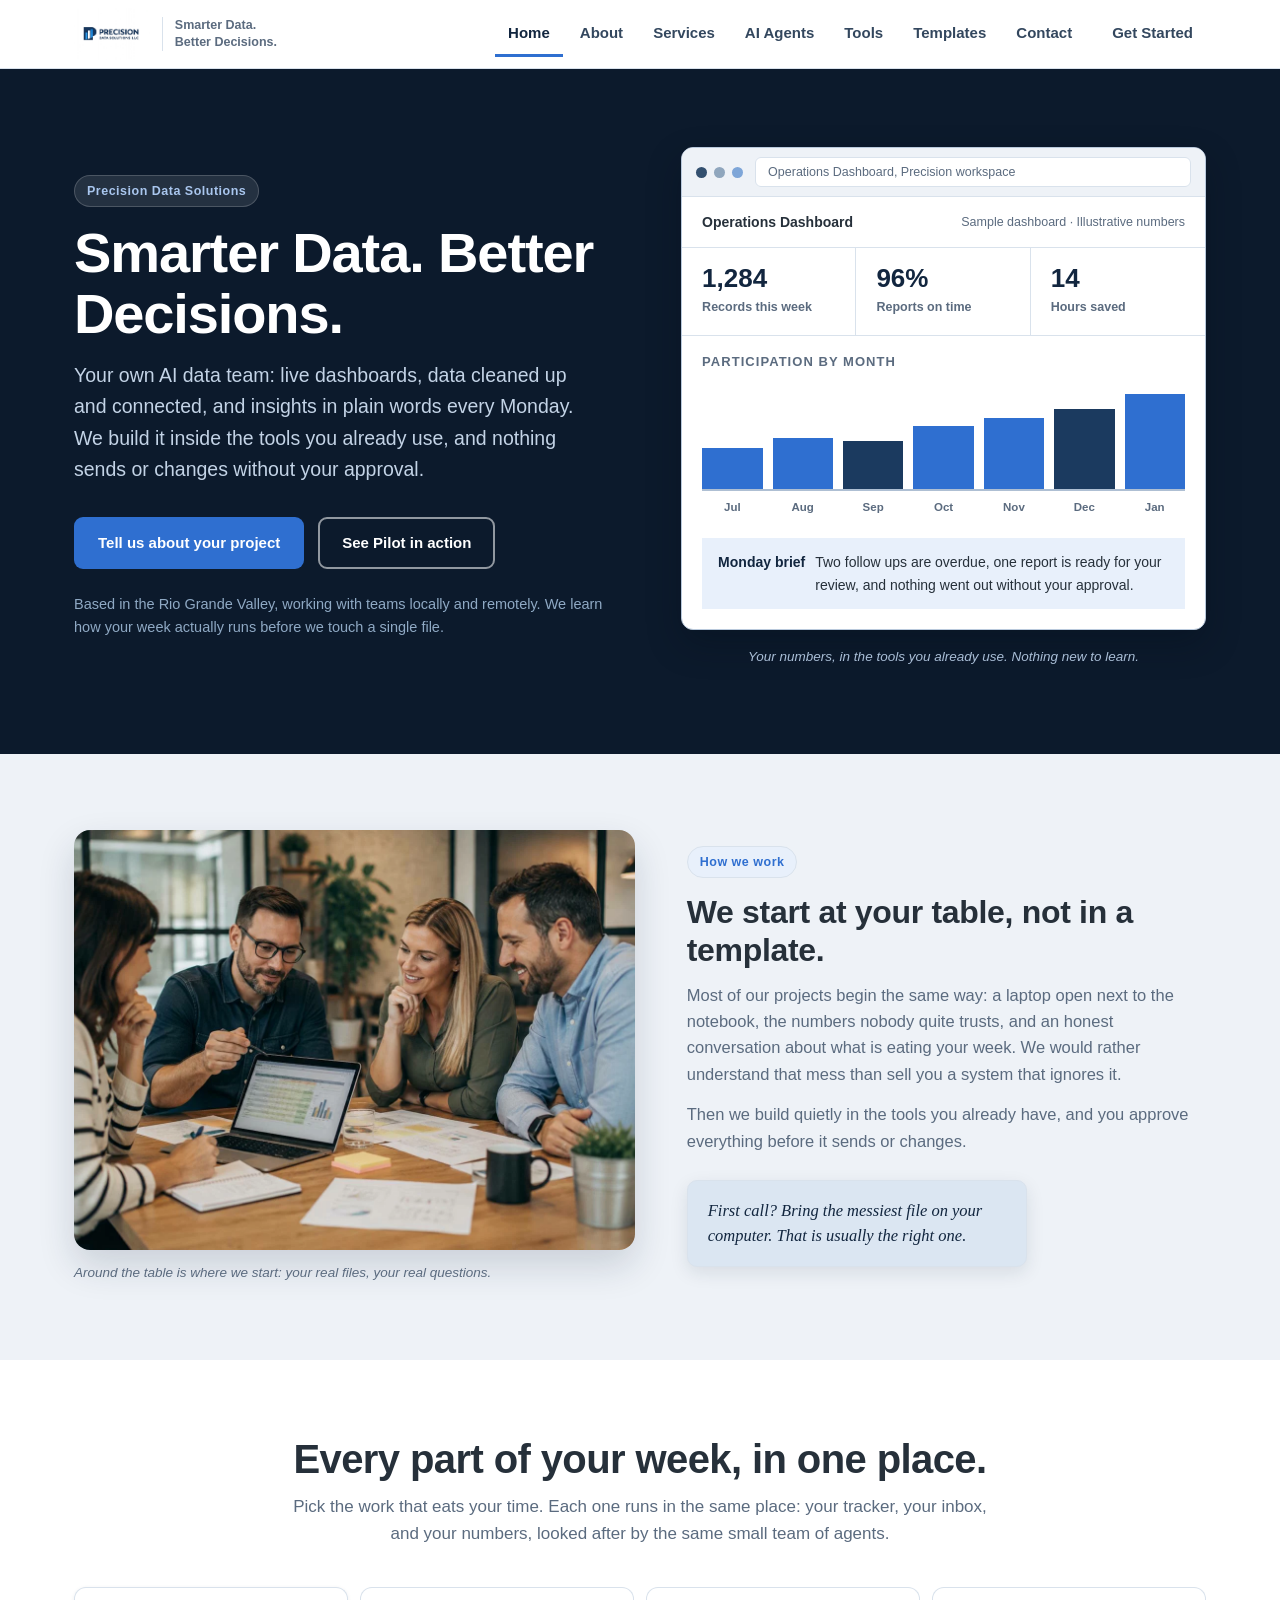
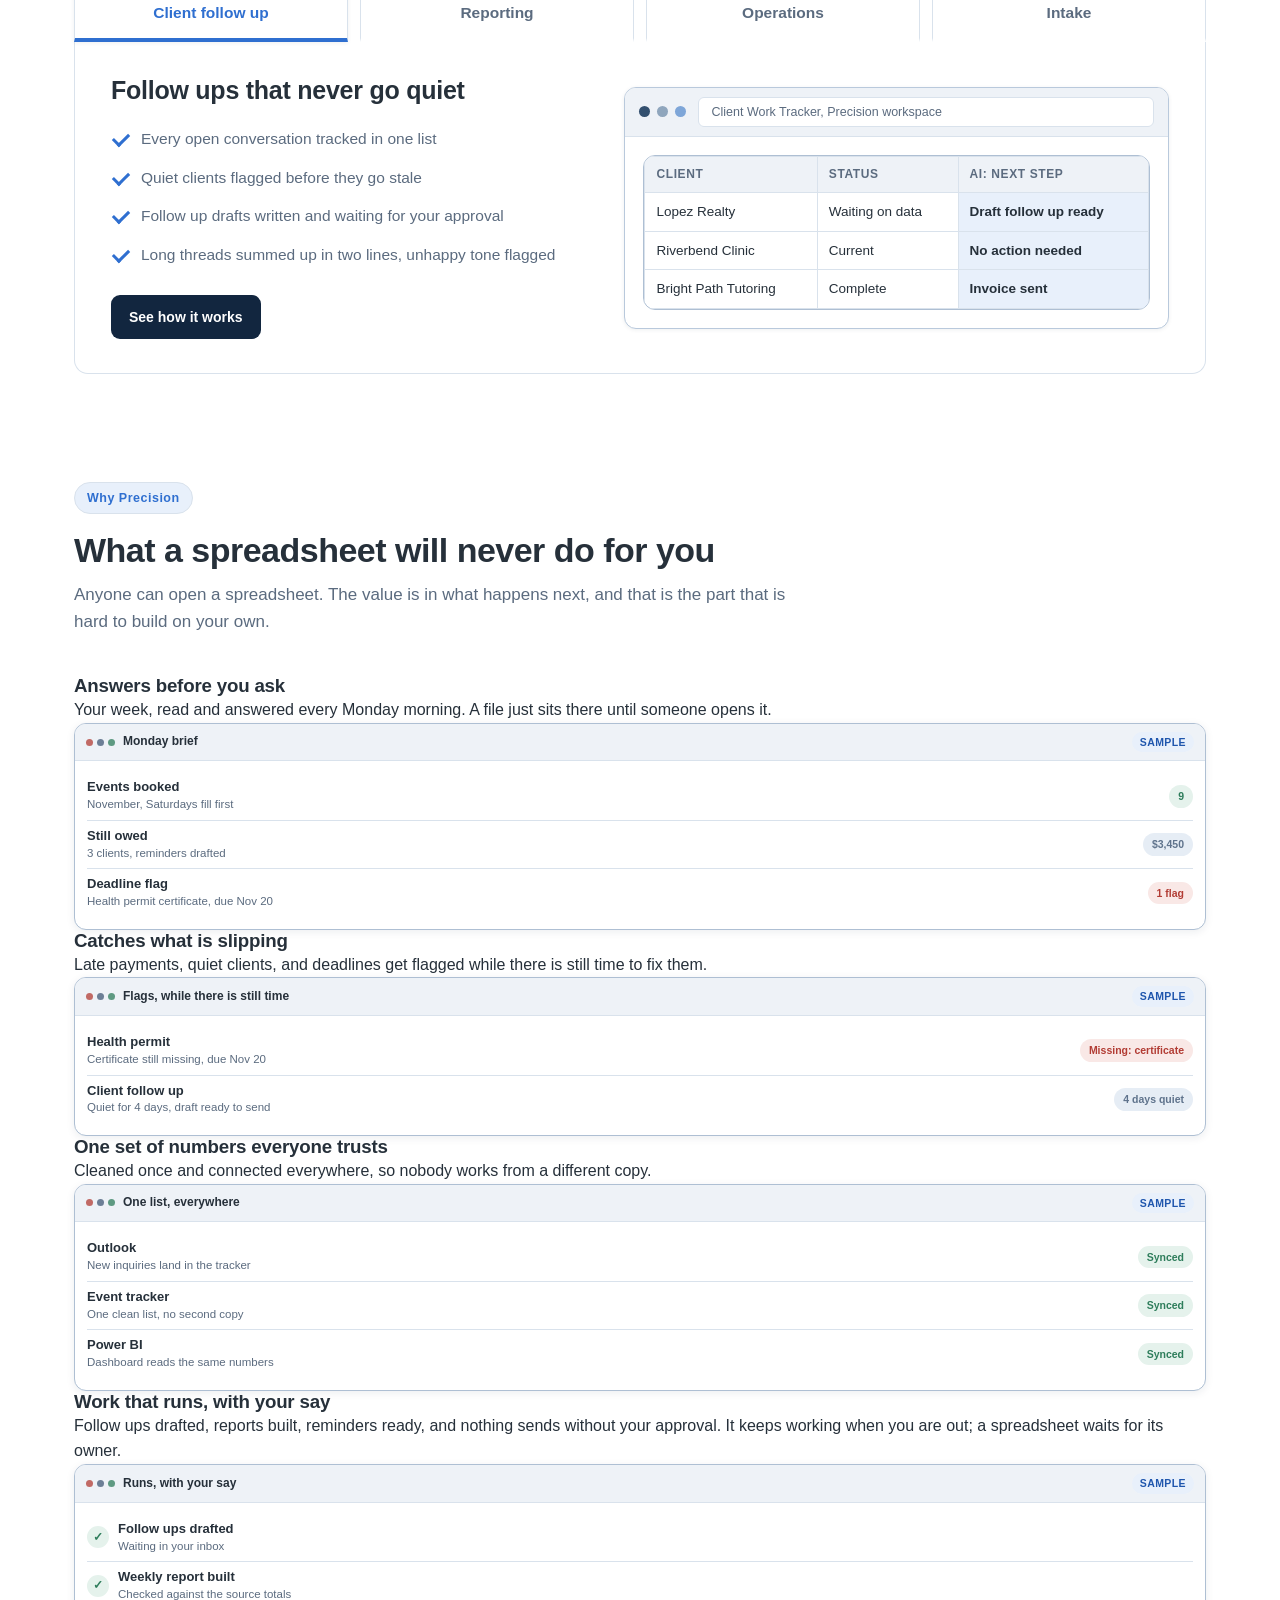
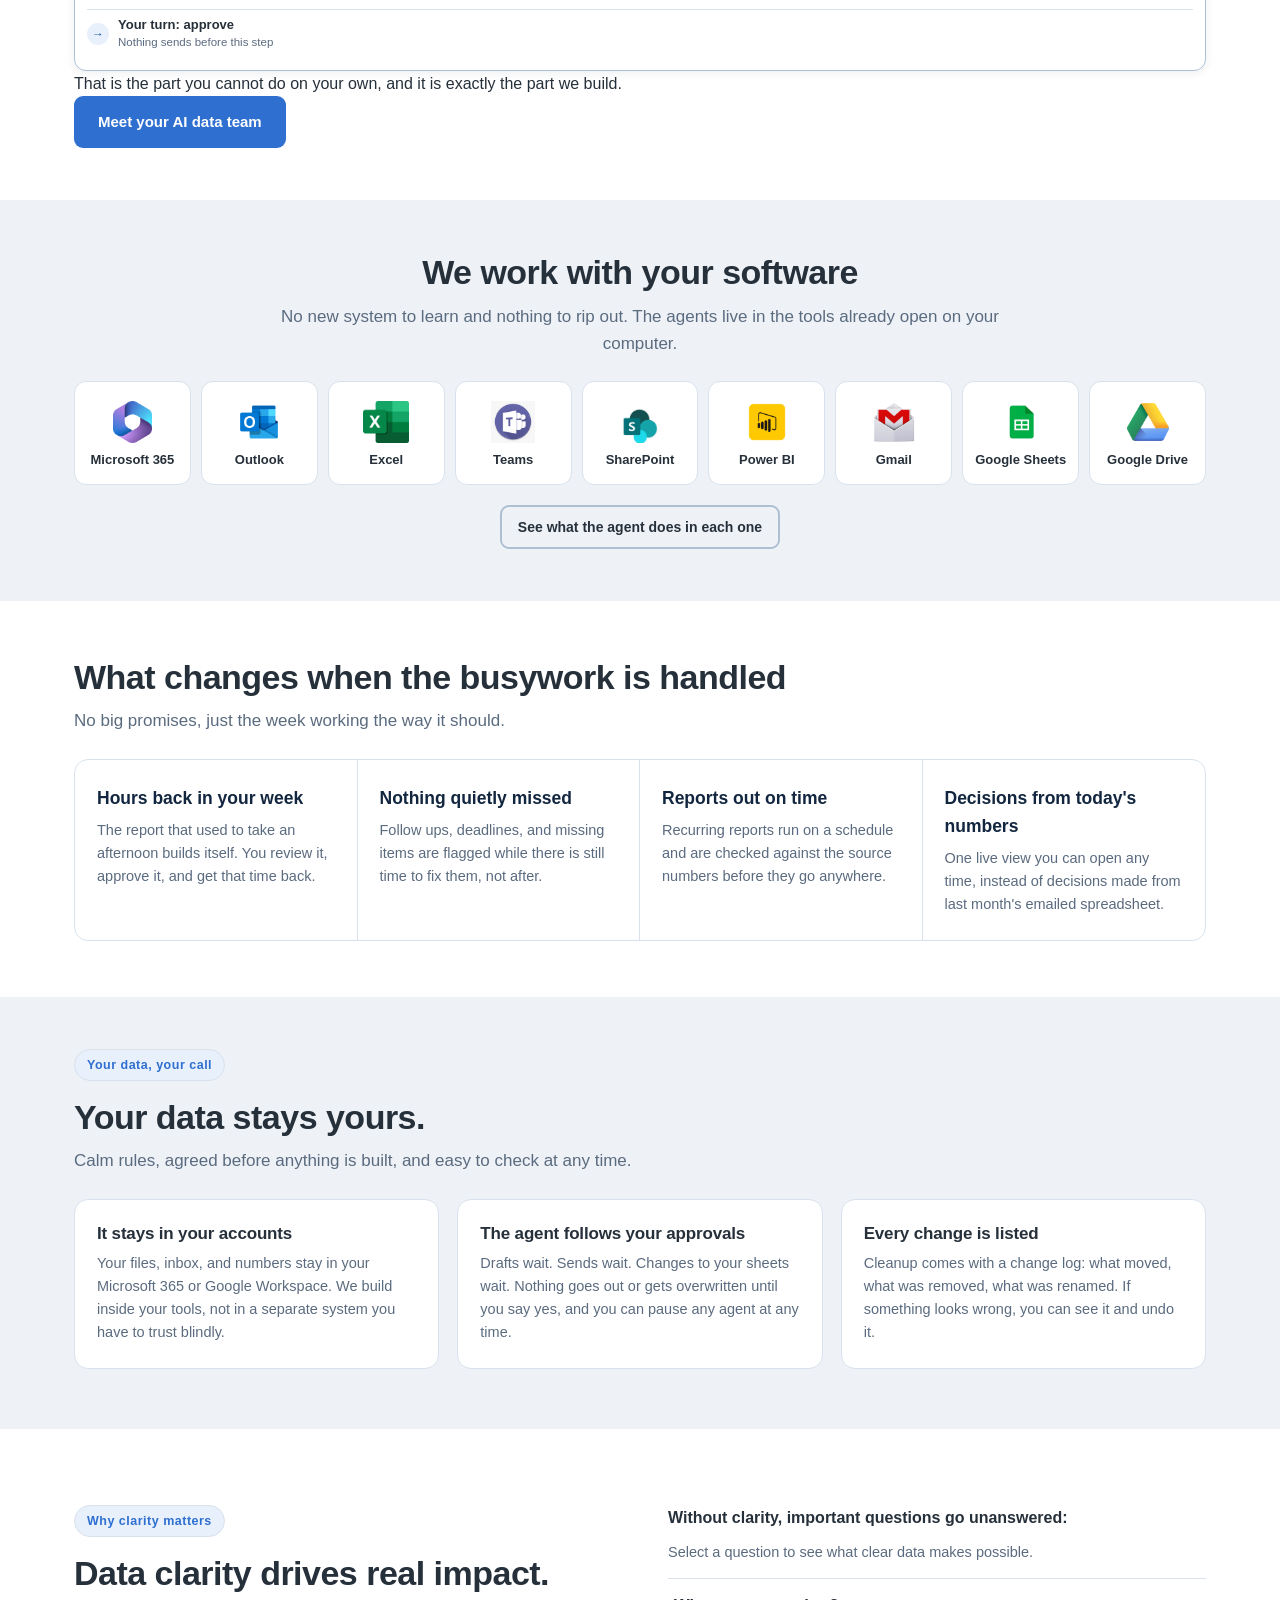
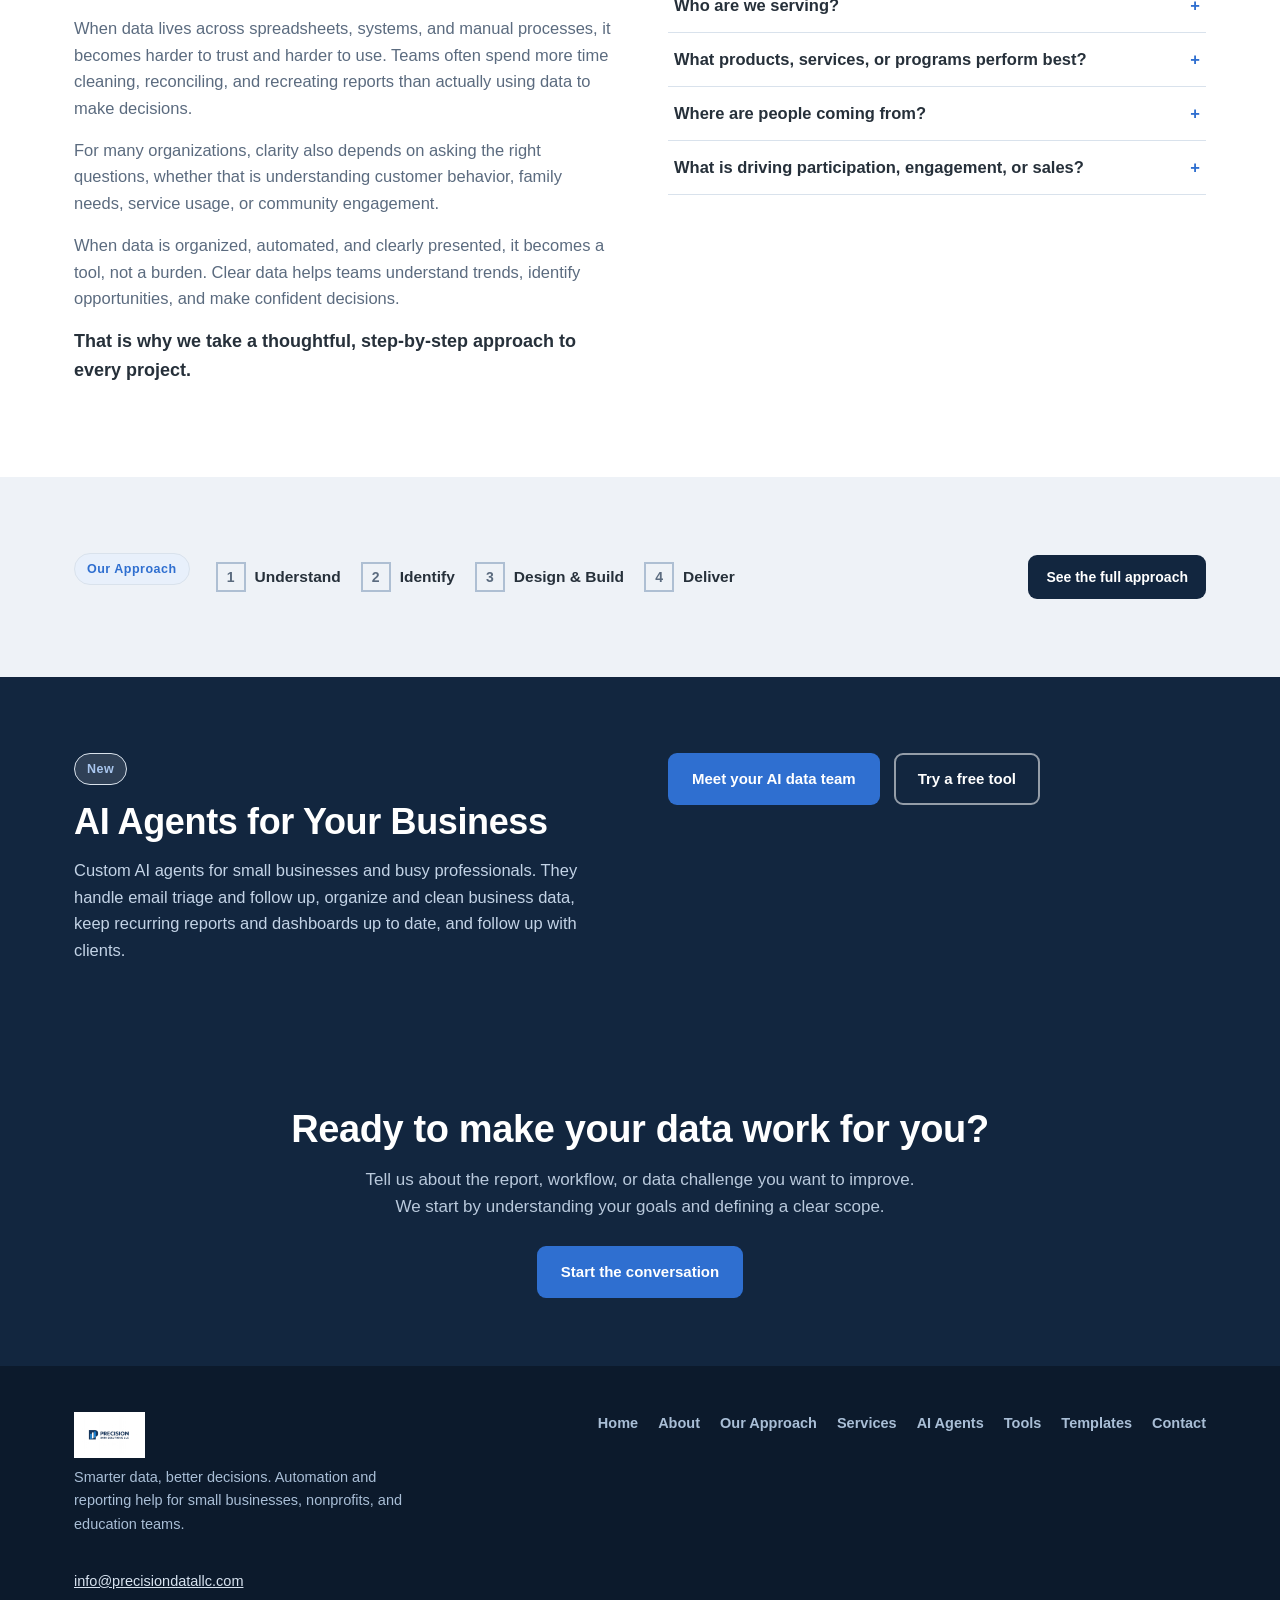
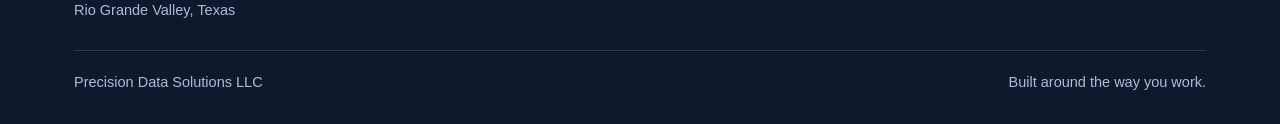
==== commit 36e774de: "Sell what a spreadsheet cannot do: value section and comparison" ====
--- a/index.html
+++ b/index.html
@@ -126,6 +126,45 @@
                     <tr><td>Bright Path Tutoring</td><td>Complete</td><td class="ai">Invoice sent</td></tr>
                   </tbody></table></div>
                 </div>
+              </div>
+            </div>
+          </div>
+        </section>
+
+        <section class="band" style="padding-top:52px; padding-bottom:52px;">
+          <div class="wrap">
+            <div class="section-head reveal">
+              <span class="tag">Why Precision</span>
+              <h2>What a spreadsheet will never do for you</h2>
+              <p>Anyone can open a spreadsheet. The value is in what happens next, and that is the part that is hard to build on your own.</p>
+            </div>
+            <div class="value-grid reveal">
+              <div class="value-card">
+                <h3>Answers before you ask</h3>
+                <p>Your week, read and answered every Monday morning. A file just sits there until someone opens it.</p>
+                <div class="get-view"><div class="gv-top"><span class="gv-dots"><i></i><i></i><i></i></span><span class="gv-title">Monday brief</span><span class="gv-sample">Sample</span></div><div class="gv-body"><div class="gv-row"><span class="gv-main"><b>Events booked</b><span>November, Saturdays fill first</span></span><span class="gv-pill ok">9</span></div><div class="gv-row"><span class="gv-main"><b>Still owed</b><span>3 clients, reminders drafted</span></span><span class="gv-pill wait">$3,450</span></div><div class="gv-row"><span class="gv-main"><b>Deadline flag</b><span>Health permit certificate, due Nov 20</span></span><span class="gv-pill bad">1 flag</span></div></div></div>
+              </div>
+              <div class="value-card">
+                <h3>Catches what is slipping</h3>
+                <p>Late payments, quiet clients, and deadlines get flagged while there is still time to fix them.</p>
+                <div class="get-view"><div class="gv-top"><span class="gv-dots"><i></i><i></i><i></i></span><span class="gv-title">Flags, while there is still time</span><span class="gv-sample">Sample</span></div><div class="gv-body"><div class="gv-row"><span class="gv-main"><b>Health permit</b><span>Certificate still missing, due Nov 20</span></span><span class="gv-pill bad">Missing: certificate</span></div><div class="gv-row"><span class="gv-main"><b>Client follow up</b><span>Quiet for 4 days, draft ready to send</span></span><span class="gv-pill wait">4 days quiet</span></div></div></div>
+              </div>
+              <div class="value-card">
+                <h3>One set of numbers everyone trusts</h3>
+                <p>Cleaned once and connected everywhere, so nobody works from a different copy.</p>
+                <div class="get-view"><div class="gv-top"><span class="gv-dots"><i></i><i></i><i></i></span><span class="gv-title">One list, everywhere</span><span class="gv-sample">Sample</span></div><div class="gv-body"><div class="gv-row"><span class="gv-main"><b>Outlook</b><span>New inquiries land in the tracker</span></span><span class="gv-pill ok">Synced</span></div><div class="gv-row"><span class="gv-main"><b>Event tracker</b><span>One clean list, no second copy</span></span><span class="gv-pill ok">Synced</span></div><div class="gv-row"><span class="gv-main"><b>Power BI</b><span>Dashboard reads the same numbers</span></span><span class="gv-pill ok">Synced</span></div></div></div>
+              </div>
+              <div class="value-card">
+                <h3>Work that runs, with your say</h3>
+                <p>Follow ups drafted, reports built, reminders ready, and nothing sends without your approval. It keeps working when you are out; a spreadsheet waits for its owner.</p>
+                <div class="get-view"><div class="gv-top"><span class="gv-dots"><i></i><i></i><i></i></span><span class="gv-title">Runs, with your say</span><span class="gv-sample">Sample</span></div><div class="gv-body"><div class="gv-step"><span class="gv-check done">&#10003;</span><span class="gv-main"><b>Follow ups drafted</b><span>Waiting in your inbox</span></span></div><div class="gv-step"><span class="gv-check done">&#10003;</span><span class="gv-main"><b>Weekly report built</b><span>Checked against the source totals</span></span></div><div class="gv-step"><span class="gv-check turn">&#8594;</span><span class="gv-main"><b>Your turn: approve</b><span>Nothing sends before this step</span></span></div></div></div>
+              </div>
+            </div>
+            <div class="value-close reveal">
+              <p>That is the part you cannot do on your own, and it is exactly the part we build.</p>
+              <div class="value-actions">
+                <a href="ai-agents.html" class="btn btn-primary">Meet your AI data team</a>
+                <a href="services.html" class="btn btn-outline-light">See the services</a>
               </div>
             </div>
           </div>
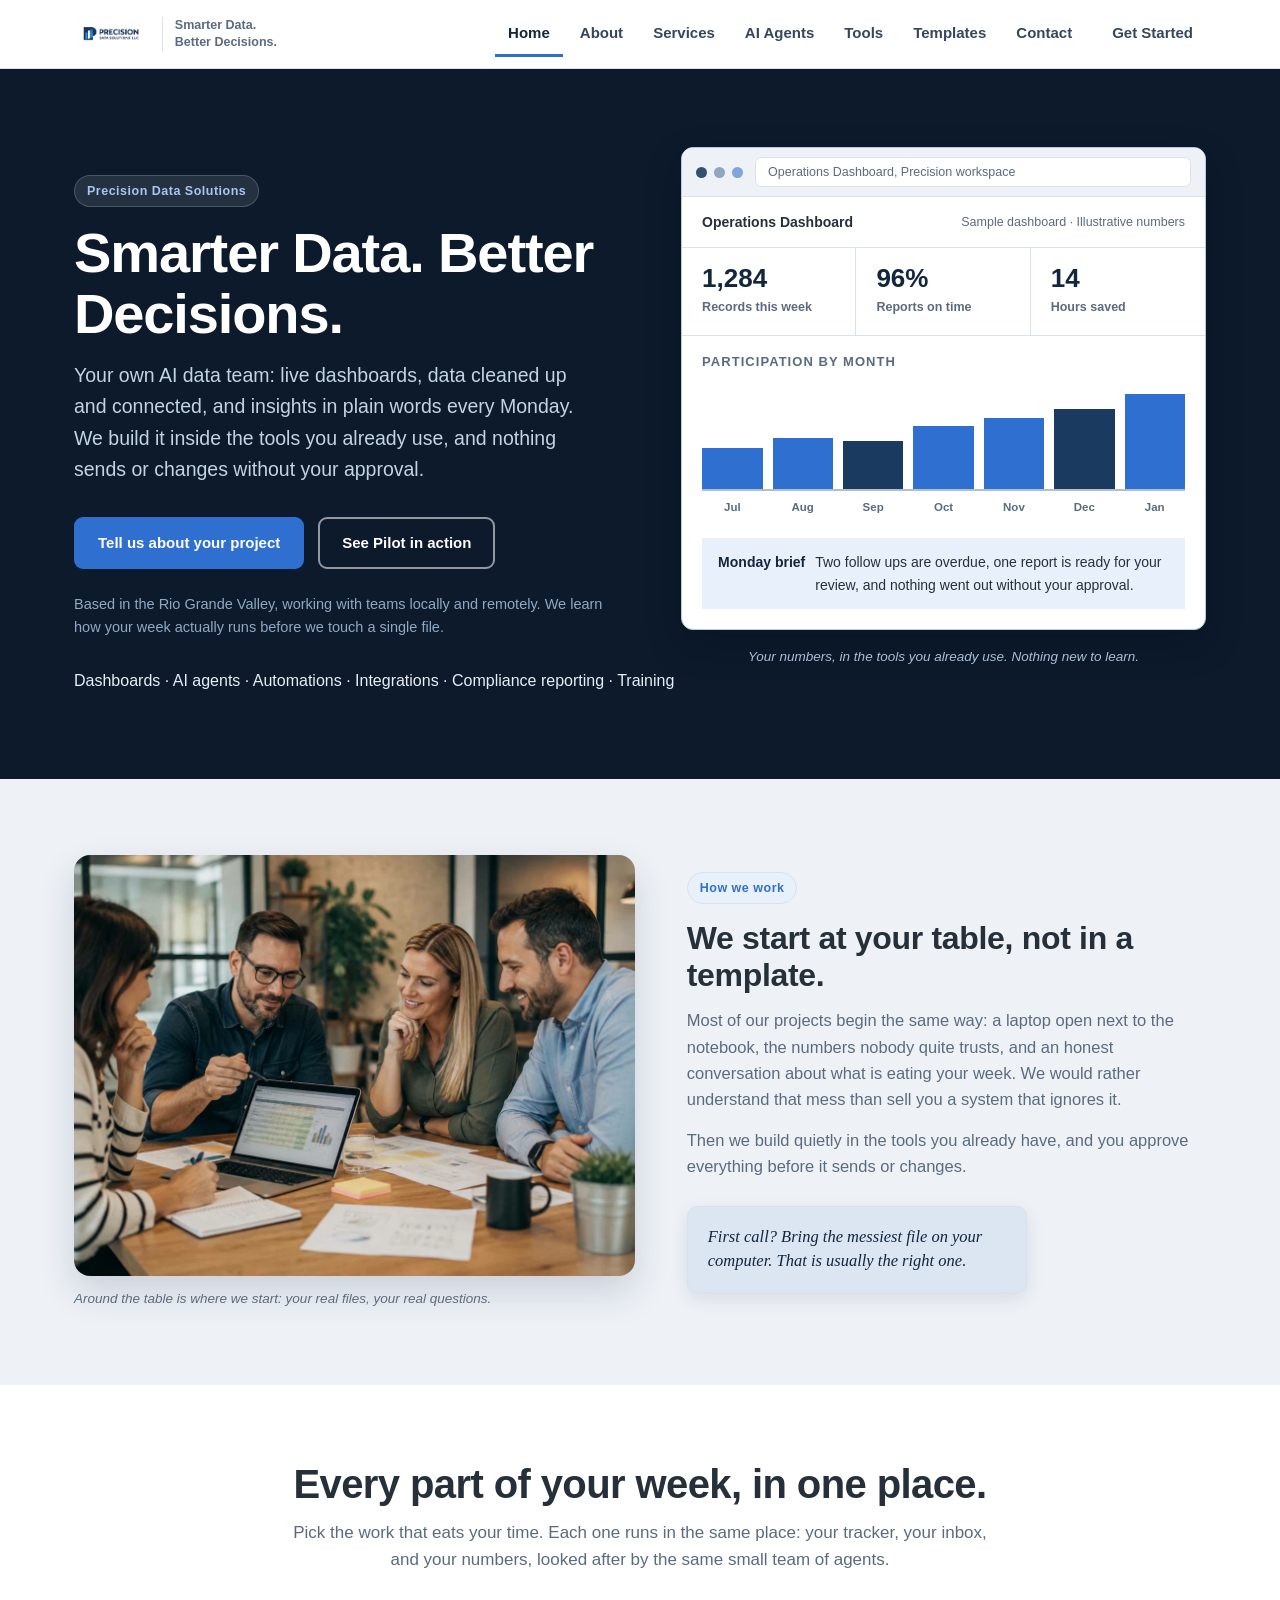
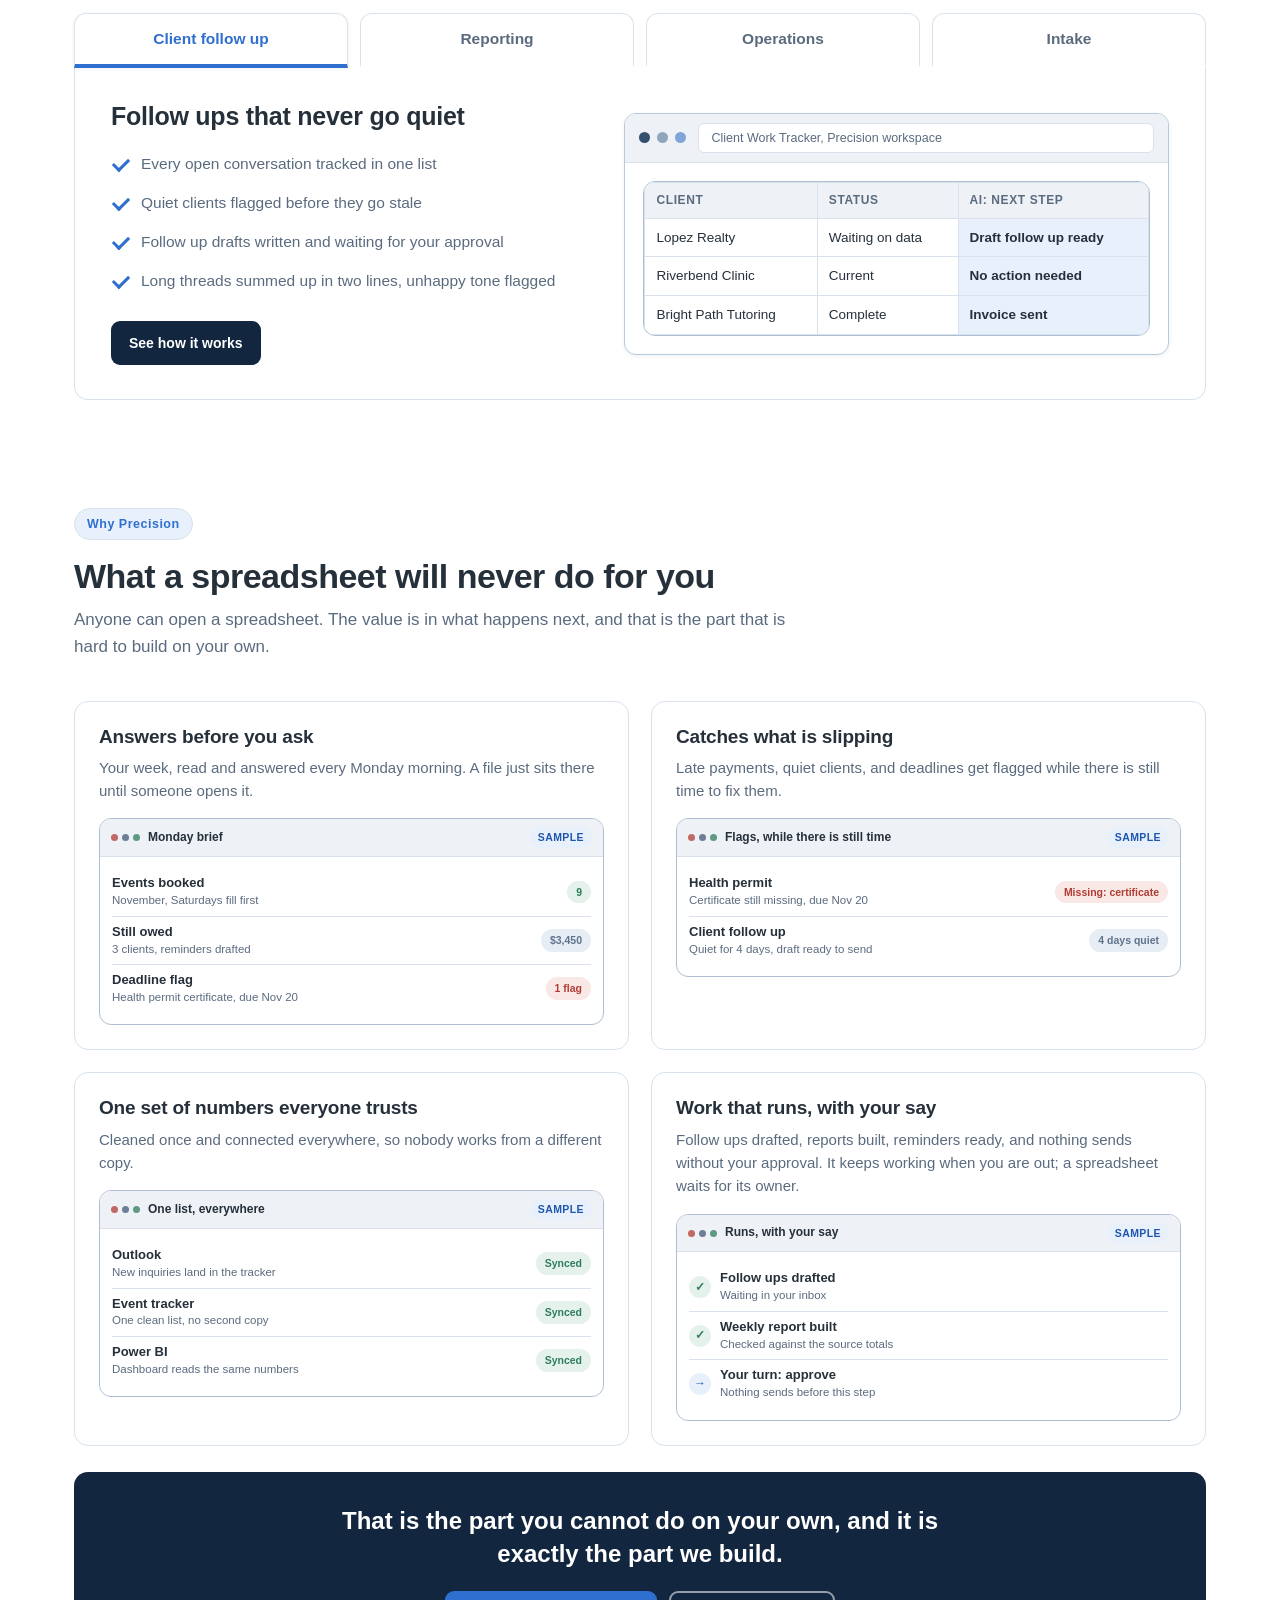
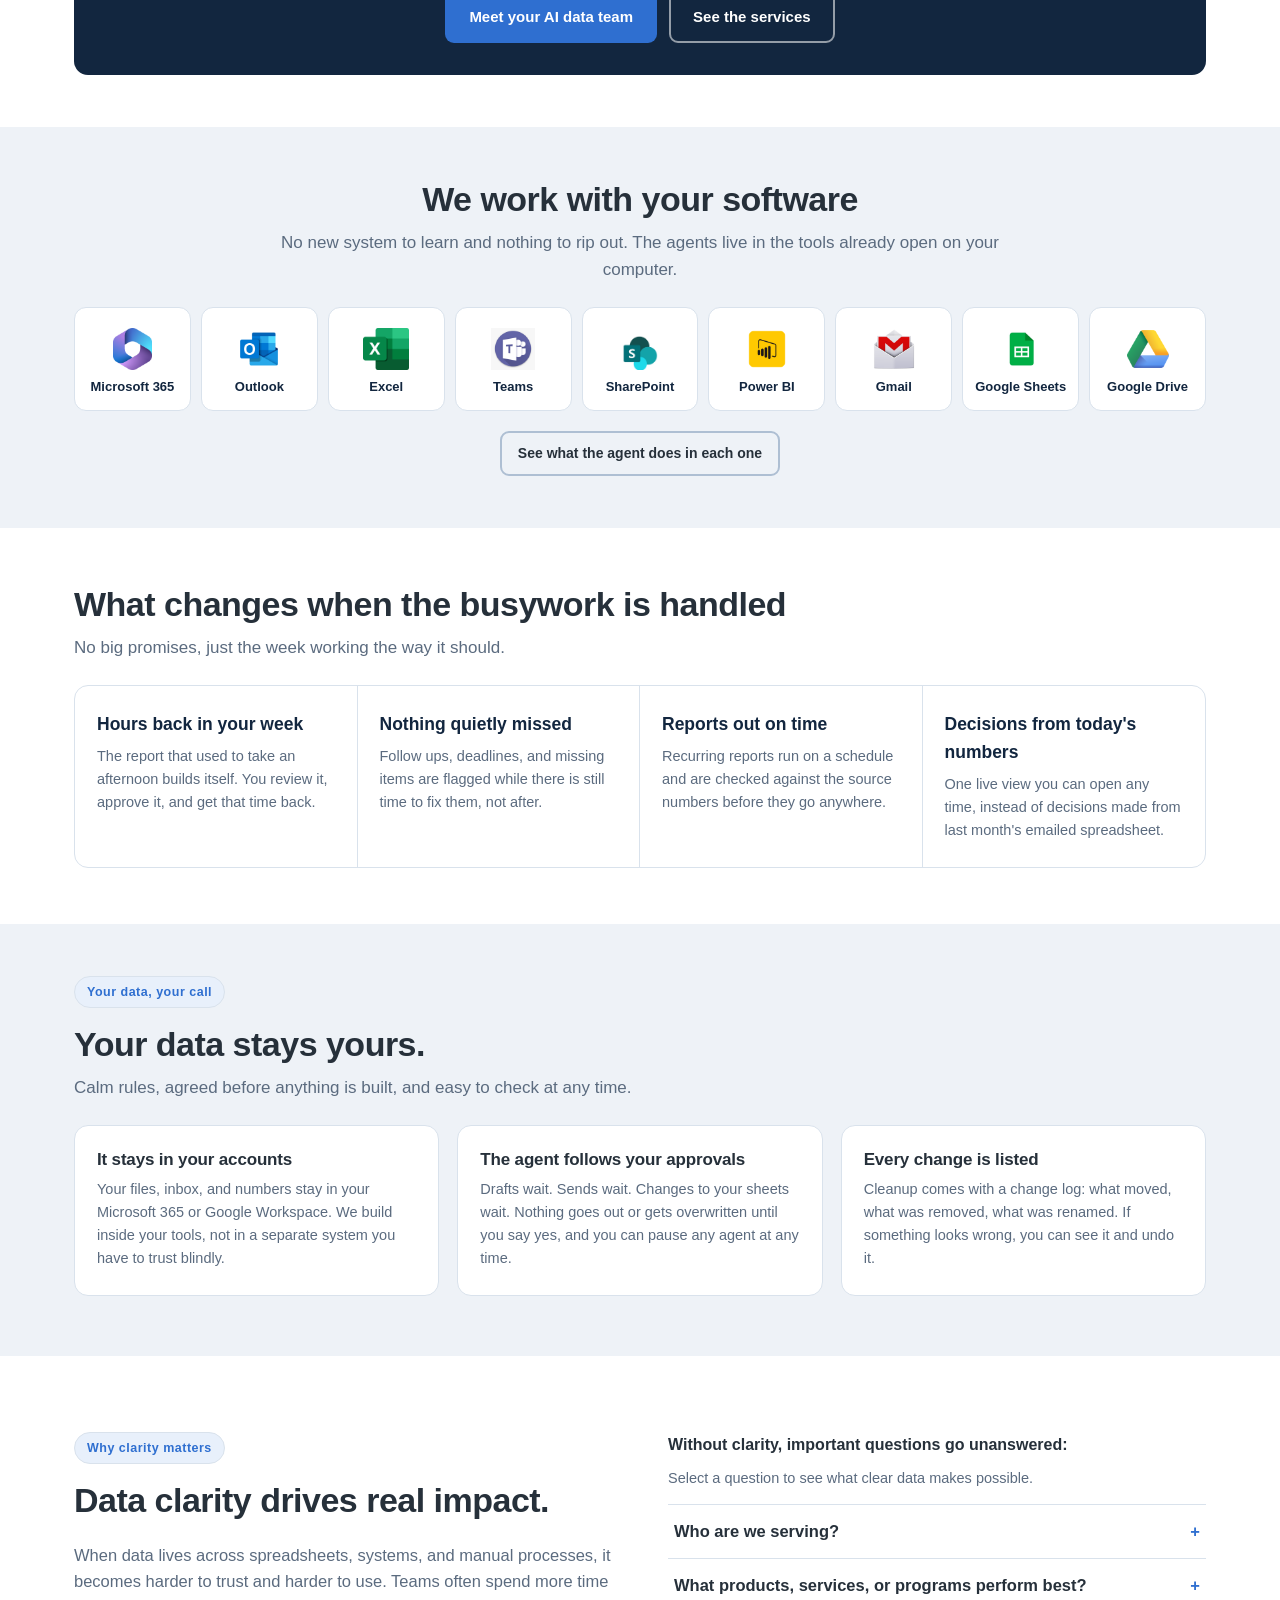
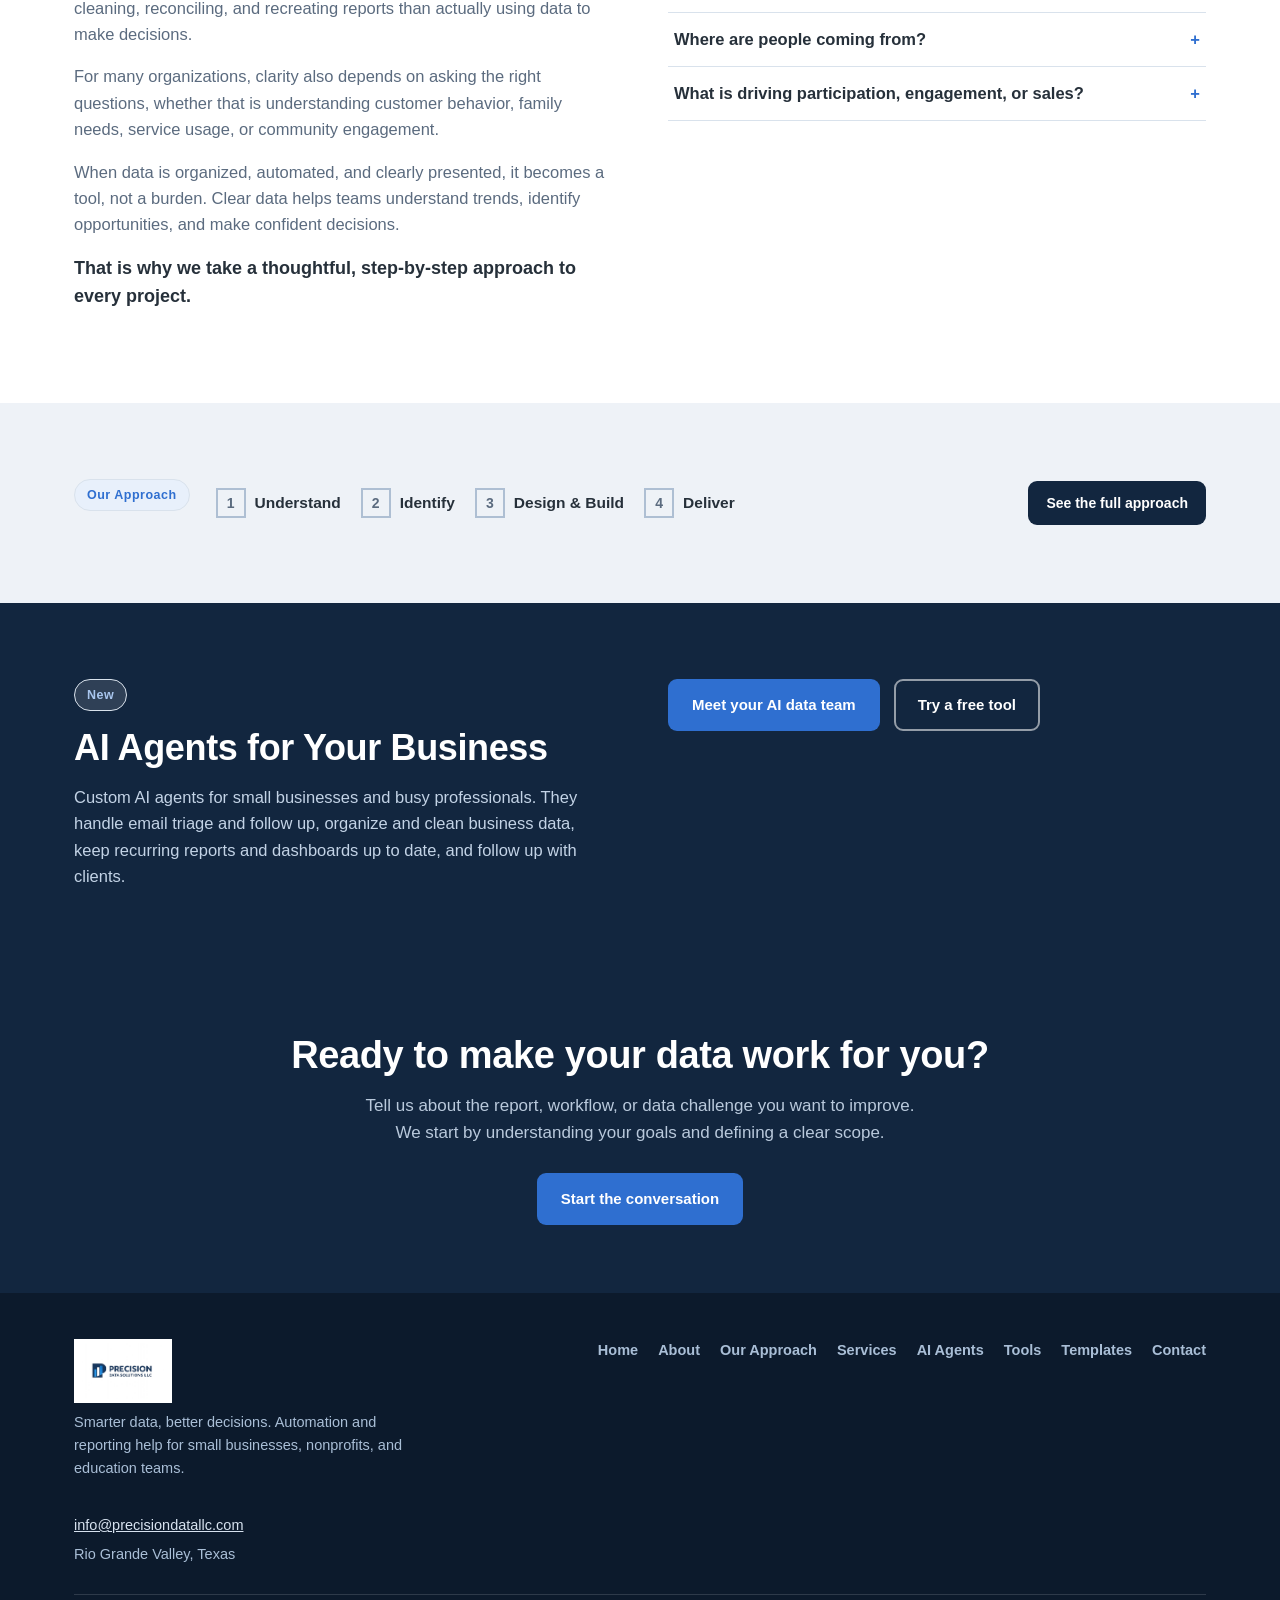
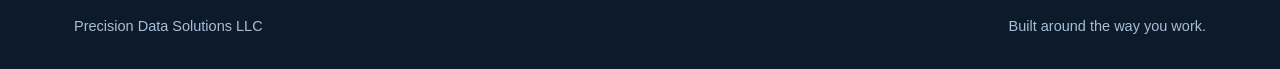
==== commit 3f4a3b2e: "Versatility overhaul plus bigger logo" ====
--- a/index.html
+++ b/index.html
@@ -75,6 +75,9 @@
             <p class="browser-caption">Your numbers, in the tools you already use. Nothing new to learn.</p>
             </div>
           </div>
+          <div class="wrap">
+            <p class="hero-breadth reveal">Dashboards &middot; AI agents &middot; Automations &middot; Integrations &middot; Compliance reporting &middot; Training</p>
+          </div>
         </section>
 
 
@@ -298,7 +301,7 @@
       <div class="wrap">
         <div class="footer-grid">
           <div>
-            <img src="assets/logo.png" alt="Precision Data Solutions LLC" style="height:46px; width:auto; background:#fff; padding:4px 8px; display:block;" />
+            <img src="assets/logo.png" alt="Precision Data Solutions LLC" style="height:64px; width:auto; background:#fff; padding:4px 8px; display:block;" />
             <p style="margin-top:8px; max-width:340px;">Smarter data, better decisions. Automation and reporting help for small businesses, nonprofits, and education teams.</p>
           </div>
           <nav class="footer-nav" aria-label="Footer">
--- a/assets/css/site.css
+++ b/assets/css/site.css
@@ -603,7 +603,7 @@
       button.logo-cell.active { border-color: var(--blue); box-shadow: 0 0 0 2px var(--blue-soft); }
       .logo-cell img { height: 42px; width: auto; max-width: 82%; object-fit: contain; display: block; }
       .logo-cell img.wide { height: auto; max-height: 30px; width: 92%; }
-      .logo-cell span { font-size: 13px; font-weight: 700; color: var(--ink); line-height: 1.25; }
+      .logo-cell span { font-size: 13px; font-weight: 700; color: #12263f; line-height: 1.25; }
       .outcome-grid { display: grid; grid-template-columns: repeat(4, 1fr); gap: 0; border: 1px solid var(--line); background: var(--panel); border-radius: 14px; overflow: hidden; }
       .outcome { padding: 24px 22px; border-right: 1px solid var(--line); }
       .outcome:last-child { border-right: 0; }
@@ -922,3 +922,225 @@
       .svc-hbar i b { display: block; height: 100%; background: var(--blue); border-radius: 999px; }
       .svc-hbar em { font-style: normal; font-weight: 800; color: var(--ink); text-align: right; }
       .svc-work-body .formula-out { font-size: 12px; padding: 11px 13px; margin-bottom: 9px; }
+      /* ---------- home value cards + services comparison ---------- */
+      .value-grid { display: grid; grid-template-columns: 1fr 1fr; gap: 22px; }
+      .value-card { background: var(--panel); border: 1px solid var(--line); border-radius: 14px; padding: 24px; }
+      .value-card h3 { font-size: 19px; margin-bottom: 8px; }
+      .value-card > p { color: var(--muted); font-size: 15px; line-height: 1.55; }
+      .value-card .get-view { margin-top: 16px; box-shadow: none; }
+      .value-close { margin-top: 26px; background: var(--navy); border-radius: 14px; padding: 32px 28px; text-align: center; }
+      .value-close p { color: #fff; font-size: clamp(19px, 2.6vw, 24px); font-weight: 700; line-height: 1.4; max-width: 660px; margin: 0 auto; }
+      .value-actions { display: flex; gap: 12px; justify-content: center; flex-wrap: wrap; margin-top: 20px; }
+      .compare-scroll { overflow-x: auto; border: 1px solid var(--line-strong); border-radius: 14px; background: var(--panel); }
+      .compare-table { width: 100%; border-collapse: collapse; min-width: 600px; font-size: 15px; }
+      .compare-table th, .compare-table td { text-align: left; padding: 13px 16px; border-bottom: 1px solid var(--line); vertical-align: top; line-height: 1.45; }
+      .compare-table thead th { background: var(--bg-soft); font-size: 13px; text-transform: uppercase; letter-spacing: .05em; color: var(--muted); border-bottom: 1px solid var(--line-strong); }
+      .compare-table thead th:last-child { color: var(--navy); }
+      @media (prefers-color-scheme: dark) { .compare-table thead th:last-child { color: var(--ink); } }
+      .compare-table tbody th { font-weight: 700; white-space: nowrap; }
+      .compare-table tbody td:last-child { font-weight: 600; color: var(--ink); }
+      .compare-table tbody tr:last-child th, .compare-table tbody tr:last-child td { border-bottom: 0; }
+      @media (max-width: 860px) { .value-grid { grid-template-columns: 1fr; } }
+      /* ---------- services declutter: calmer panels, list, rhythm ---------- */
+      #serviceList .explorer-btn { padding: 11px 16px; font-size: 14.5px; }
+      #servicePanels .explorer-panel { padding: 27px 30px; }
+      #serviceExplorer .svc-panel-grid { gap: 22px; }
+      #serviceExplorer .svc-work-top { padding: 6px 10px; }
+      #serviceExplorer .svc-work-body { padding: 9px 10px 10px; font-size: 12.5px; }
+      #serviceExplorer .svc-works { font-size: 13.5px; color: var(--muted); margin-bottom: 2px; }
+      #serviceExplorer .svc-works strong { color: var(--ink); font-weight: 700; }
+      #serviceExplorer .svc-panel-cta { margin-top: 16px; }
+      section.band:has(#serviceExplorer) { padding-bottom: 26px; }
+      section.band:has(.compare-table) { padding-top: 26px !important; padding-bottom: 26px !important; }
+      @media (max-width: 700px) { #servicePanels .explorer-panel { padding: 22px 20px; } }
+      /* ---------- services motion: staggered sample views, growing bars ---------- */
+      @keyframes svcItemIn { from { opacity: 0; transform: translateY(6px); } to { opacity: 1; transform: none; } }
+      #serviceExplorer .explorer-panel.active .svc-work-body > * { animation: svcItemIn .38s ease both; }
+      #serviceExplorer .explorer-panel.active .svc-work-body > *:nth-child(2) { animation-delay: .05s; }
+      #serviceExplorer .explorer-panel.active .svc-work-body > *:nth-child(3) { animation-delay: .10s; }
+      #serviceExplorer .explorer-panel.active .svc-work-body > *:nth-child(4) { animation-delay: .15s; }
+      #serviceExplorer .explorer-panel.active .svc-work-body > *:nth-child(5) { animation-delay: .20s; }
+      #serviceExplorer .explorer-panel.active .svc-work-body > *:nth-child(6) { animation-delay: .25s; }
+      #serviceExplorer .explorer-panel.active .gv-ba > * { animation: svcItemIn .38s ease both; }
+      #serviceExplorer .explorer-panel.active .gv-ba > *:nth-child(2) { animation-delay: .12s; }
+      #serviceExplorer .explorer-panel.active .gv-ba > *:nth-child(3) { animation-delay: .19s; }
+      #serviceExplorer .gv-bars i, #serviceExplorer .gv-minibars i { transition: height .55s ease; }
+      #serviceExplorer .svc-hbar i b { transition: width .55s ease; }
+      @media (prefers-reduced-motion: reduce) {
+        #serviceExplorer .explorer-panel.active .svc-work-body > *, #serviceExplorer .explorer-panel.active .gv-ba > * { animation: none; }
+        #serviceExplorer .gv-bars i, #serviceExplorer .gv-minibars i, #serviceExplorer .svc-hbar i b { transition: none; }
+      }
+      /* ---------- services signature animations: one move per deliverable ---------- */
+      @keyframes svcSigRise { from { opacity: 0; transform: translateY(6px); } to { opacity: 1; transform: none; } }
+      @keyframes svcSigPop { 0% { opacity: 0; transform: scale(.3); } 60% { opacity: 1; transform: scale(1.18); } 100% { opacity: 1; transform: scale(1); } }
+      @keyframes svcSigStamp { 0% { opacity: 0; transform: scale(1.7); } 55% { opacity: 1; transform: scale(.93); } 78% { transform: scale(1.05); } 100% { opacity: 1; transform: scale(1); } }
+      @keyframes svcMergeDip { 0% { opacity: 1; } 45% { opacity: .28; } 100% { opacity: 1; } }
+      @keyframes svcMergeShrink { 0% { transform: scale(1); opacity: 1; } 45% { transform: scale(.965); opacity: .6; } 100% { transform: scale(1); opacity: 1; } }
+      @keyframes svcMergeAfter { 0% { opacity: 0; transform: translateX(10px); box-shadow: 0 0 0 0 rgba(0, 0, 0, 0); } 55% { opacity: 1; transform: none; box-shadow: 0 0 0 2px var(--green-soft); } 100% { opacity: 1; transform: none; box-shadow: 0 0 0 0 rgba(0, 0, 0, 0); } }
+      @keyframes svcArrowPulse { 0%, 100% { transform: scale(1); } 45% { transform: scale(1.3); } }
+      @keyframes svcBarSettle { 0% { transform: scaleY(.88); } 58% { transform: scaleY(1.035); } 100% { transform: scaleY(1); } }
+      @keyframes svcSweepWash { 0% { box-shadow: inset 0 0 0 999px rgba(255, 255, 255, 0); } 38% { box-shadow: inset 0 0 0 999px rgba(255, 255, 255, .38); } 100% { box-shadow: inset 0 0 0 999px rgba(255, 255, 255, 0); } }
+      @keyframes svcSoftPulse { 0%, 100% { background-color: rgba(0, 0, 0, 0); } 50% { background-color: var(--blue-soft); } }
+      @keyframes svcCascadeNew { from { opacity: 0; transform: translateX(-12px); } to { opacity: 1; transform: none; } }
+      @keyframes svcCaret { 0%, 49% { opacity: 1; } 50%, 100% { opacity: 0; } }
+      /* 0 Data Cleanup: merge */
+      #serviceExplorer .explorer-panel.svc-anim .svc-work-body[data-anim="merge"] .gv-ba > div:first-child { animation: svcMergeShrink 1.05s ease .1s both; }
+      #serviceExplorer .explorer-panel.svc-anim .svc-work-body[data-anim="merge"] .gv-ba > div:first-child tbody tr { animation: svcMergeDip 1.05s ease both; }
+      #serviceExplorer .explorer-panel.svc-anim .svc-work-body[data-anim="merge"] .gv-ba > div:first-child tbody tr:nth-child(2) { animation-delay: .18s; }
+      #serviceExplorer .explorer-panel.svc-anim .svc-work-body[data-anim="merge"] .gv-ba > div:first-child tbody tr:nth-child(3) { animation-delay: .26s; }
+      #serviceExplorer .explorer-panel.svc-anim .svc-work-body[data-anim="merge"] .gv-arrow { animation: svcArrowPulse .8s ease .3s both; }
+      #serviceExplorer .explorer-panel.svc-anim .svc-work-body[data-anim="merge"] .gv-ba > div:last-child { animation: svcMergeAfter 1.1s ease .4s both; }
+      #serviceExplorer .explorer-panel.svc-anim .svc-work-body[data-anim="merge"] > .gv-note { animation: svcSigRise .4s ease 1.05s both; }
+      /* 1 Compliance & Program Reporting: checks */
+      #serviceExplorer .explorer-panel.svc-anim .svc-work-body[data-anim="checks"] > .gv-row { animation: svcSigRise .38s ease both; }
+      #serviceExplorer .explorer-panel.svc-anim .svc-work-body[data-anim="checks"] > .gv-row:nth-child(2) { animation-delay: .15s; }
+      #serviceExplorer .explorer-panel.svc-anim .svc-work-body[data-anim="checks"] > .gv-row:nth-child(3) { animation-delay: .3s; }
+      #serviceExplorer .explorer-panel.svc-anim .svc-work-body[data-anim="checks"] .gv-pill { animation: svcSigPop .32s ease both; }
+      #serviceExplorer .explorer-panel.svc-anim .svc-work-body[data-anim="checks"] > .gv-row:nth-child(1) .gv-pill { animation-delay: .38s; }
+      #serviceExplorer .explorer-panel.svc-anim .svc-work-body[data-anim="checks"] > .gv-row:nth-child(2) .gv-pill { animation-delay: .56s; }
+      #serviceExplorer .explorer-panel.svc-anim .svc-work-body[data-anim="checks"] > .gv-row:nth-child(3) .gv-pill { animation-delay: .74s; }
+      #serviceExplorer .explorer-panel.svc-anim .svc-work-body[data-anim="checks"] > .gv-note { animation: svcSigRise .4s ease .92s both; }
+      /* 2 Dashboards & Data Visualization: grow */
+      #serviceExplorer .explorer-panel.svc-anim .svc-work-body[data-anim="grow"] > .gv-kpis { animation: svcSigRise .4s ease both; }
+      #serviceExplorer .explorer-panel.svc-anim .svc-work-body[data-anim="grow"] .gv-bars i { transform-origin: bottom; animation: svcBarSettle .8s cubic-bezier(.34, 1.45, .64, 1) both; }
+      #serviceExplorer .explorer-panel.svc-anim .svc-work-body[data-anim="grow"] .gv-bars i:nth-child(2) { animation-delay: .05s; }
+      #serviceExplorer .explorer-panel.svc-anim .svc-work-body[data-anim="grow"] .gv-bars i:nth-child(3) { animation-delay: .1s; }
+      #serviceExplorer .explorer-panel.svc-anim .svc-work-body[data-anim="grow"] .gv-bars i:nth-child(4) { animation-delay: .15s; }
+      #serviceExplorer .explorer-panel.svc-anim .svc-work-body[data-anim="grow"] .gv-bars i:nth-child(5) { animation-delay: .2s; }
+      #serviceExplorer .explorer-panel.svc-anim .svc-work-body[data-anim="grow"] > .gv-note { animation: svcSigRise .4s ease .5s both; }
+      /* 3 Surveys & Data Analysis: fill */
+      #serviceExplorer .explorer-panel.svc-anim .svc-work-body[data-anim="fill"] > .svc-hbar { animation: svcSigRise .35s ease both; }
+      #serviceExplorer .explorer-panel.svc-anim .svc-work-body[data-anim="fill"] > .svc-hbar:nth-child(2) { animation-delay: .08s; }
+      #serviceExplorer .explorer-panel.svc-anim .svc-work-body[data-anim="fill"] > .svc-hbar:nth-child(3) { animation-delay: .16s; }
+      #serviceExplorer .explorer-panel.svc-anim .svc-work-body[data-anim="fill"] > .svc-hbar:nth-child(4) { animation-delay: .24s; }
+      #serviceExplorer .explorer-panel.svc-anim .svc-work-body[data-anim="fill"] > .gv-note { animation: svcSigRise .45s ease .95s both; }
+      /* 4 Excel & Microsoft 365 Automation: sweep */
+      #serviceExplorer .explorer-panel.svc-anim .svc-work-body[data-anim="sweep"] th.hl, #serviceExplorer .explorer-panel.svc-anim .svc-work-body[data-anim="sweep"] td.hl { animation: svcSweepWash .85s ease both; }
+      #serviceExplorer .explorer-panel.svc-anim .svc-work-body[data-anim="sweep"] th.hl:nth-child(3), #serviceExplorer .explorer-panel.svc-anim .svc-work-body[data-anim="sweep"] td.hl:nth-child(3) { animation-delay: .15s; }
+      #serviceExplorer .explorer-panel.svc-anim .svc-work-body[data-anim="sweep"] th.hl:nth-child(4), #serviceExplorer .explorer-panel.svc-anim .svc-work-body[data-anim="sweep"] td.hl:nth-child(4) { animation-delay: .45s; }
+      #serviceExplorer .explorer-panel.svc-anim .svc-work-body[data-anim="sweep"] > .gv-note { animation: svcSigRise .4s ease .95s both; }
+      /* 5 Custom Tools & Scripts: type */
+      #serviceExplorer .explorer-panel.svc-anim .svc-work-body[data-anim="type"] > .formula-out { animation: none; }
+      #serviceExplorer .explorer-panel.svc-anim .svc-work-body[data-anim="type"] > .gv-row { animation: svcSigRise .35s ease both; }
+      #serviceExplorer .explorer-panel.svc-anim .svc-work-body[data-anim="type"] > .gv-row:nth-child(2) { animation-delay: .72s; }
+      #serviceExplorer .explorer-panel.svc-anim .svc-work-body[data-anim="type"] > .gv-row:nth-child(3) { animation-delay: .87s; }
+      #serviceExplorer .explorer-panel.svc-anim .svc-work-body[data-anim="type"] > .gv-row:nth-child(4) { animation-delay: 1.02s; }
+      #serviceExplorer .explorer-panel.svc-anim .svc-work-body[data-anim="type"] > .gv-note { animation: svcSigRise .35s ease 1.14s both; }
+      /* 6 Databases & Data Collection: cascade */
+      #serviceExplorer .explorer-panel.svc-anim .svc-work-body[data-anim="cascade"] > .gv-table { animation: none; }
+      #serviceExplorer .explorer-panel.svc-anim .svc-work-body[data-anim="cascade"] thead tr { animation: svcSigRise .3s ease both; }
+      #serviceExplorer .explorer-panel.svc-anim .svc-work-body[data-anim="cascade"] tbody tr { animation: svcSigRise .35s ease both; }
+      #serviceExplorer .explorer-panel.svc-anim .svc-work-body[data-anim="cascade"] tbody tr:nth-child(1) { animation-delay: .12s; }
+      #serviceExplorer .explorer-panel.svc-anim .svc-work-body[data-anim="cascade"] tbody tr:nth-child(2) { animation-delay: .26s; }
+      #serviceExplorer .explorer-panel.svc-anim .svc-work-body[data-anim="cascade"] tbody tr:last-child { animation: svcCascadeNew .45s ease .58s both; }
+      #serviceExplorer .explorer-panel.svc-anim .svc-work-body[data-anim="cascade"] > .gv-note { animation: svcSigRise .4s ease .85s both; }
+      /* 7 Consulting & Hands-On Training: steps */
+      #serviceExplorer .explorer-panel.svc-anim .svc-work-body[data-anim="steps"] > .gv-step { animation: svcSigRise .38s ease both; }
+      #serviceExplorer .explorer-panel.svc-anim .svc-work-body[data-anim="steps"] > .gv-step:nth-child(2) { animation: svcSigRise .38s ease .25s both, svcSoftPulse .8s ease .75s 1 both; }
+      #serviceExplorer .explorer-panel.svc-anim .svc-work-body[data-anim="steps"] > .gv-step:nth-child(3) { animation-delay: .5s; }
+      #serviceExplorer .explorer-panel.svc-anim .svc-work-body[data-anim="steps"] .gv-check { animation: svcSigPop .3s ease both; }
+      #serviceExplorer .explorer-panel.svc-anim .svc-work-body[data-anim="steps"] > .gv-step:nth-child(1) .gv-check { animation-delay: .05s; }
+      #serviceExplorer .explorer-panel.svc-anim .svc-work-body[data-anim="steps"] > .gv-step:nth-child(2) .gv-check { animation-delay: .3s; }
+      #serviceExplorer .explorer-panel.svc-anim .svc-work-body[data-anim="steps"] > .gv-step:nth-child(3) .gv-check { animation-delay: .55s; }
+      #serviceExplorer .explorer-panel.svc-anim .svc-work-body[data-anim="steps"] > .gv-note { animation: svcSigRise .4s ease .95s both; }
+      /* 8 Dashboards and Reporting: stamp */
+      #serviceExplorer .explorer-panel.svc-anim .svc-work-body[data-anim="stamp"] > .gv-row { animation: svcSigRise .35s ease both; }
+      #serviceExplorer .explorer-panel.svc-anim .svc-work-body[data-anim="stamp"] > .gv-row:nth-child(2) { animation-delay: .12s; }
+      #serviceExplorer .explorer-panel.svc-anim .svc-work-body[data-anim="stamp"] > .gv-row:nth-child(3) { animation-delay: .24s; }
+      #serviceExplorer .explorer-panel.svc-anim .svc-work-body[data-anim="stamp"] .gv-pill { animation: svcSigStamp .45s ease both; }
+      #serviceExplorer .explorer-panel.svc-anim .svc-work-body[data-anim="stamp"] > .gv-row:nth-child(1) .gv-pill { animation-delay: .32s; }
+      #serviceExplorer .explorer-panel.svc-anim .svc-work-body[data-anim="stamp"] > .gv-row:nth-child(2) .gv-pill { animation-delay: .62s; }
+      #serviceExplorer .explorer-panel.svc-anim .svc-work-body[data-anim="stamp"] > .gv-row:nth-child(3) .gv-pill { animation-delay: .92s; }
+      #serviceExplorer .explorer-panel.svc-anim .svc-work-body[data-anim="stamp"] > .gv-note { animation: svcSigRise .4s ease 1s both; }
+      /* 9 Automations and Workflows: flow */
+      #serviceExplorer .explorer-panel.svc-anim .svc-work-body[data-anim="flow"] > .gv-step { animation: svcSigRise .32s ease both, svcSoftPulse .85s ease both; }
+      #serviceExplorer .explorer-panel.svc-anim .svc-work-body[data-anim="flow"] > .gv-step:nth-child(2) { animation-delay: .28s, .28s; }
+      #serviceExplorer .explorer-panel.svc-anim .svc-work-body[data-anim="flow"] > .gv-step:nth-child(3) { animation-delay: .56s, .56s; }
+      #serviceExplorer .explorer-panel.svc-anim .svc-work-body[data-anim="flow"] > .gv-step:nth-child(3) .gv-pill { animation: svcSigPop .35s ease 1.18s both; }
+      #serviceExplorer .explorer-panel.svc-anim .svc-work-body[data-anim="flow"] > .gv-note { animation: svcSigRise .4s ease 1s both; }
+      /* 10 Integrations: sync */
+      #serviceExplorer .explorer-panel.svc-anim .svc-work-body[data-anim="sync"] > .gv-row { animation: svcSigRise .32s ease both, svcSoftPulse .75s ease both; }
+      #serviceExplorer .explorer-panel.svc-anim .svc-work-body[data-anim="sync"] > .gv-row:nth-child(2) { animation-delay: .2s, .2s; }
+      #serviceExplorer .explorer-panel.svc-anim .svc-work-body[data-anim="sync"] > .gv-row:nth-child(3) { animation-delay: .4s, .4s; }
+      #serviceExplorer .explorer-panel.svc-anim .svc-work-body[data-anim="sync"] > .gv-row:nth-child(4) { animation-delay: .6s, .6s; }
+      #serviceExplorer .explorer-panel.svc-anim .svc-work-body[data-anim="sync"] .gv-pill { animation: svcSigPop .3s ease both; }
+      #serviceExplorer .explorer-panel.svc-anim .svc-work-body[data-anim="sync"] > .gv-row:nth-child(1) .gv-pill { animation-delay: .25s; }
+      #serviceExplorer .explorer-panel.svc-anim .svc-work-body[data-anim="sync"] > .gv-row:nth-child(2) .gv-pill { animation-delay: .45s; }
+      #serviceExplorer .explorer-panel.svc-anim .svc-work-body[data-anim="sync"] > .gv-row:nth-child(3) .gv-pill { animation-delay: .65s; }
+      #serviceExplorer .explorer-panel.svc-anim .svc-work-body[data-anim="sync"] > .gv-row:nth-child(4) .gv-pill { animation-delay: .85s; }
+      #serviceExplorer .explorer-panel.svc-anim .svc-work-body[data-anim="sync"] > .gv-note { animation: svcSigRise .4s ease 1s both; }
+      /* 11 Compliance and Deadline Reporting: deadline */
+      #serviceExplorer .explorer-panel.svc-anim .svc-work-body[data-anim="deadline"] > .gv-row { animation: svcSigRise .35s ease both; }
+      #serviceExplorer .explorer-panel.svc-anim .svc-work-body[data-anim="deadline"] > .gv-row:nth-child(2) { animation-delay: .14s; }
+      #serviceExplorer .explorer-panel.svc-anim .svc-work-body[data-anim="deadline"] > .gv-row:nth-child(3) { animation-delay: .28s; }
+      #serviceExplorer .explorer-panel.svc-anim .svc-work-body[data-anim="deadline"] > .gv-row:nth-child(2) .gv-pill { animation: svcSigPop .3s ease .5s both; }
+      #serviceExplorer .explorer-panel.svc-anim .svc-work-body[data-anim="deadline"] > .gv-row:nth-child(3) .gv-pill { animation: svcSigPop .3s ease .64s both; }
+      #serviceExplorer .explorer-panel.svc-anim .svc-work-body[data-anim="deadline"] > .gv-row:nth-child(1) .gv-pill.bad { animation: svcSigStamp .45s ease 1.02s both; }
+      #serviceExplorer .explorer-panel.svc-anim .svc-work-body[data-anim="deadline"] > .gv-note { animation: svcSigRise .4s ease 1.1s both; }
+      /* 12 Training and Ongoing Upkeep: checklist */
+      #serviceExplorer .explorer-panel.svc-anim .svc-work-body[data-anim="checklist"] > .gv-row { animation: svcSigRise .35s ease both; }
+      #serviceExplorer .explorer-panel.svc-anim .svc-work-body[data-anim="checklist"] > .gv-row:nth-child(2) { animation-delay: .18s; }
+      #serviceExplorer .explorer-panel.svc-anim .svc-work-body[data-anim="checklist"] > .gv-row:nth-child(3) { animation-delay: .36s; }
+      #serviceExplorer .explorer-panel.svc-anim .svc-work-body[data-anim="checklist"] .gv-pill { animation: svcSigPop .3s ease both; }
+      #serviceExplorer .explorer-panel.svc-anim .svc-work-body[data-anim="checklist"] > .gv-row:nth-child(1) .gv-pill { animation-delay: .42s; }
+      #serviceExplorer .explorer-panel.svc-anim .svc-work-body[data-anim="checklist"] > .gv-row:nth-child(3) .gv-pill { animation-delay: .62s; }
+      #serviceExplorer .explorer-panel.svc-anim .svc-work-body[data-anim="checklist"] > .gv-row:nth-child(2) .gv-pill { animation-delay: .92s; }
+      #serviceExplorer .explorer-panel.svc-anim .svc-work-body[data-anim="checklist"] > .gv-note { animation: svcSigRise .4s ease 1.05s both; }
+      /* 13 Formula Help: formula */
+      #serviceExplorer .explorer-panel.svc-anim .svc-work-body[data-anim="formula"] > .gv-ask { animation: svcSigRise .35s ease both; }
+      #serviceExplorer .explorer-panel.svc-anim .svc-work-body[data-anim="formula"] > .formula-out { animation: none; }
+      #serviceExplorer .explorer-panel.svc-anim .svc-work-body[data-anim="formula"] > .gv-note { animation: svcSigRise .4s ease 1.02s both; }
+      /* typewriter caret (class added by JS only while typing) */
+      #serviceExplorer .formula-out.typing::after { content: ""; display: inline-block; width: 7px; height: 12px; margin-left: 3px; background: currentColor; vertical-align: -1px; animation: svcCaret .55s steps(1) infinite; }
+      @media (prefers-reduced-motion: reduce) {
+        #serviceExplorer .svc-work-body[data-anim] *, #serviceExplorer .svc-work-body[data-anim] { animation: none !important; }
+        #serviceExplorer .formula-out.typing::after { animation: none; }
+      }
+      /* AI Agents get views: signature motion (mirrors the Services svc-anim pattern; keyframes svcSigRise, svcSigPop, svcBarSettle, svcSigStamp, svcMergeShrink, svcMergeDip, svcMergeAfter, svcArrowPulse are defined above) */
+      .prod-panel .gv-bars i, .prod-panel .gv-minibars i { transition: height .55s ease; }
+      /* generic: view children stagger fade and rise once per selection */
+      .prod-panel.prod-anim .get-view .gv-body > * { animation: svcSigRise .38s ease both; }
+      .prod-panel.prod-anim .get-view .gv-body > *:nth-child(2) { animation-delay: .12s; }
+      .prod-panel.prod-anim .get-view .gv-body > *:nth-child(3) { animation-delay: .24s; }
+      .prod-panel.prod-anim .get-view .gv-body > *:nth-child(4) { animation-delay: .36s; }
+      .prod-panel.prod-anim .get-view .gv-table tbody tr { animation: svcSigRise .38s ease both; }
+      .prod-panel.prod-anim .get-view .gv-table tbody tr:nth-child(2) { animation-delay: .14s; }
+      /* Builds: before rows merge into the clean after state */
+      .prod-panel.prod-anim .get-view[data-anim="merge"] .gv-ba > div:first-child { animation: svcMergeShrink 1.05s ease .1s both; }
+      .prod-panel.prod-anim .get-view[data-anim="merge"] .gv-ba > div:first-child tbody tr { animation: svcMergeDip 1.05s ease both; }
+      .prod-panel.prod-anim .get-view[data-anim="merge"] .gv-ba > div:first-child tbody tr:nth-child(2) { animation-delay: .18s; }
+      .prod-panel.prod-anim .get-view[data-anim="merge"] .gv-arrow { animation: svcArrowPulse .8s ease .3s both; }
+      .prod-panel.prod-anim .get-view[data-anim="merge"] .gv-ba > div:last-child { animation: svcMergeAfter 1.1s ease .4s both; }
+      .prod-panel.prod-anim .get-view[data-anim="merge"] .gv-note { animation: svcSigRise .4s ease 1.05s both; }
+      /* Dashboards and Reporting: dashboard boots, bars settle (heights and KPI count ups run in JS) */
+      .prod-panel.prod-anim .get-view[data-anim="grow"] .gv-bars i { transform-origin: bottom; animation: svcBarSettle .8s cubic-bezier(.34, 1.45, .64, 1) both; }
+      .prod-panel.prod-anim .get-view[data-anim="grow"] .gv-bars i:nth-child(2) { animation-delay: .05s; }
+      .prod-panel.prod-anim .get-view[data-anim="grow"] .gv-bars i:nth-child(3) { animation-delay: .1s; }
+      .prod-panel.prod-anim .get-view[data-anim="grow"] .gv-bars i:nth-child(4) { animation-delay: .15s; }
+      .prod-panel.prod-anim .get-view[data-anim="grow"] .gv-bars i:nth-child(5) { animation-delay: .2s; }
+      /* Integrations: a pulse travels down the chain, each Synced pill pops behind it */
+      .prod-panel.prod-anim .get-view[data-anim="sync"] .gv-row { animation: svcSigRise .38s ease both; }
+      .prod-panel.prod-anim .get-view[data-anim="sync"] .gv-row:nth-child(2) { animation-delay: .15s; }
+      .prod-panel.prod-anim .get-view[data-anim="sync"] .gv-row:nth-child(3) { animation-delay: .3s; }
+      .prod-panel.prod-anim .get-view[data-anim="sync"] .gv-row:nth-child(4) { animation-delay: .45s; }
+      .prod-panel.prod-anim .get-view[data-anim="sync"] .gv-pill { animation: svcSigPop .32s ease both; }
+      .prod-panel.prod-anim .get-view[data-anim="sync"] .gv-row:nth-child(1) .gv-pill { animation-delay: .34s; }
+      .prod-panel.prod-anim .get-view[data-anim="sync"] .gv-row:nth-child(2) .gv-pill { animation-delay: .52s; }
+      .prod-panel.prod-anim .get-view[data-anim="sync"] .gv-row:nth-child(3) .gv-pill { animation-delay: .7s; }
+      .prod-panel.prod-anim .get-view[data-anim="sync"] .gv-row:nth-child(4) .gv-pill { animation-delay: .88s; }
+      .prod-panel.prod-anim .get-view[data-anim="sync"] .gv-note { animation: svcSigRise .4s ease 1s both; }
+      /* Compliance: rows settle, Ready pills pop early, the missing certificate stamps in last */
+      .prod-panel.prod-anim .get-view[data-anim="deadline"] .gv-row { animation: svcSigRise .38s ease both; }
+      .prod-panel.prod-anim .get-view[data-anim="deadline"] .gv-row:nth-child(2) { animation-delay: .15s; }
+      .prod-panel.prod-anim .get-view[data-anim="deadline"] .gv-row:nth-child(3) { animation-delay: .3s; }
+      .prod-panel.prod-anim .get-view[data-anim="deadline"] .gv-pill.ok { animation: svcSigPop .32s ease both; }
+      .prod-panel.prod-anim .get-view[data-anim="deadline"] .gv-row:nth-child(1) .gv-pill { animation-delay: .36s; }
+      .prod-panel.prod-anim .get-view[data-anim="deadline"] .gv-row:nth-child(3) .gv-pill { animation-delay: .6s; }
+      .prod-panel.prod-anim .get-view[data-anim="deadline"] .gv-pill.bad { animation: svcSigStamp .45s cubic-bezier(.2, .7, .3, 1) .85s both; }
+      @media (prefers-reduced-motion: reduce) {
+        .prod-panel.prod-anim .get-view, .prod-panel.prod-anim .get-view * { animation: none !important; }
+        .prod-panel .gv-bars i, .prod-panel .gv-minibars i { transition: none; }
+      }
+
+/* Formula Help view: wrap the typed formula so the whole line is visible without sideways scrolling (Nov 11, 2026). */
+#serviceExplorer .svc-work-body .formula-out { white-space: pre-wrap; word-break: break-word; overflow-x: visible; }
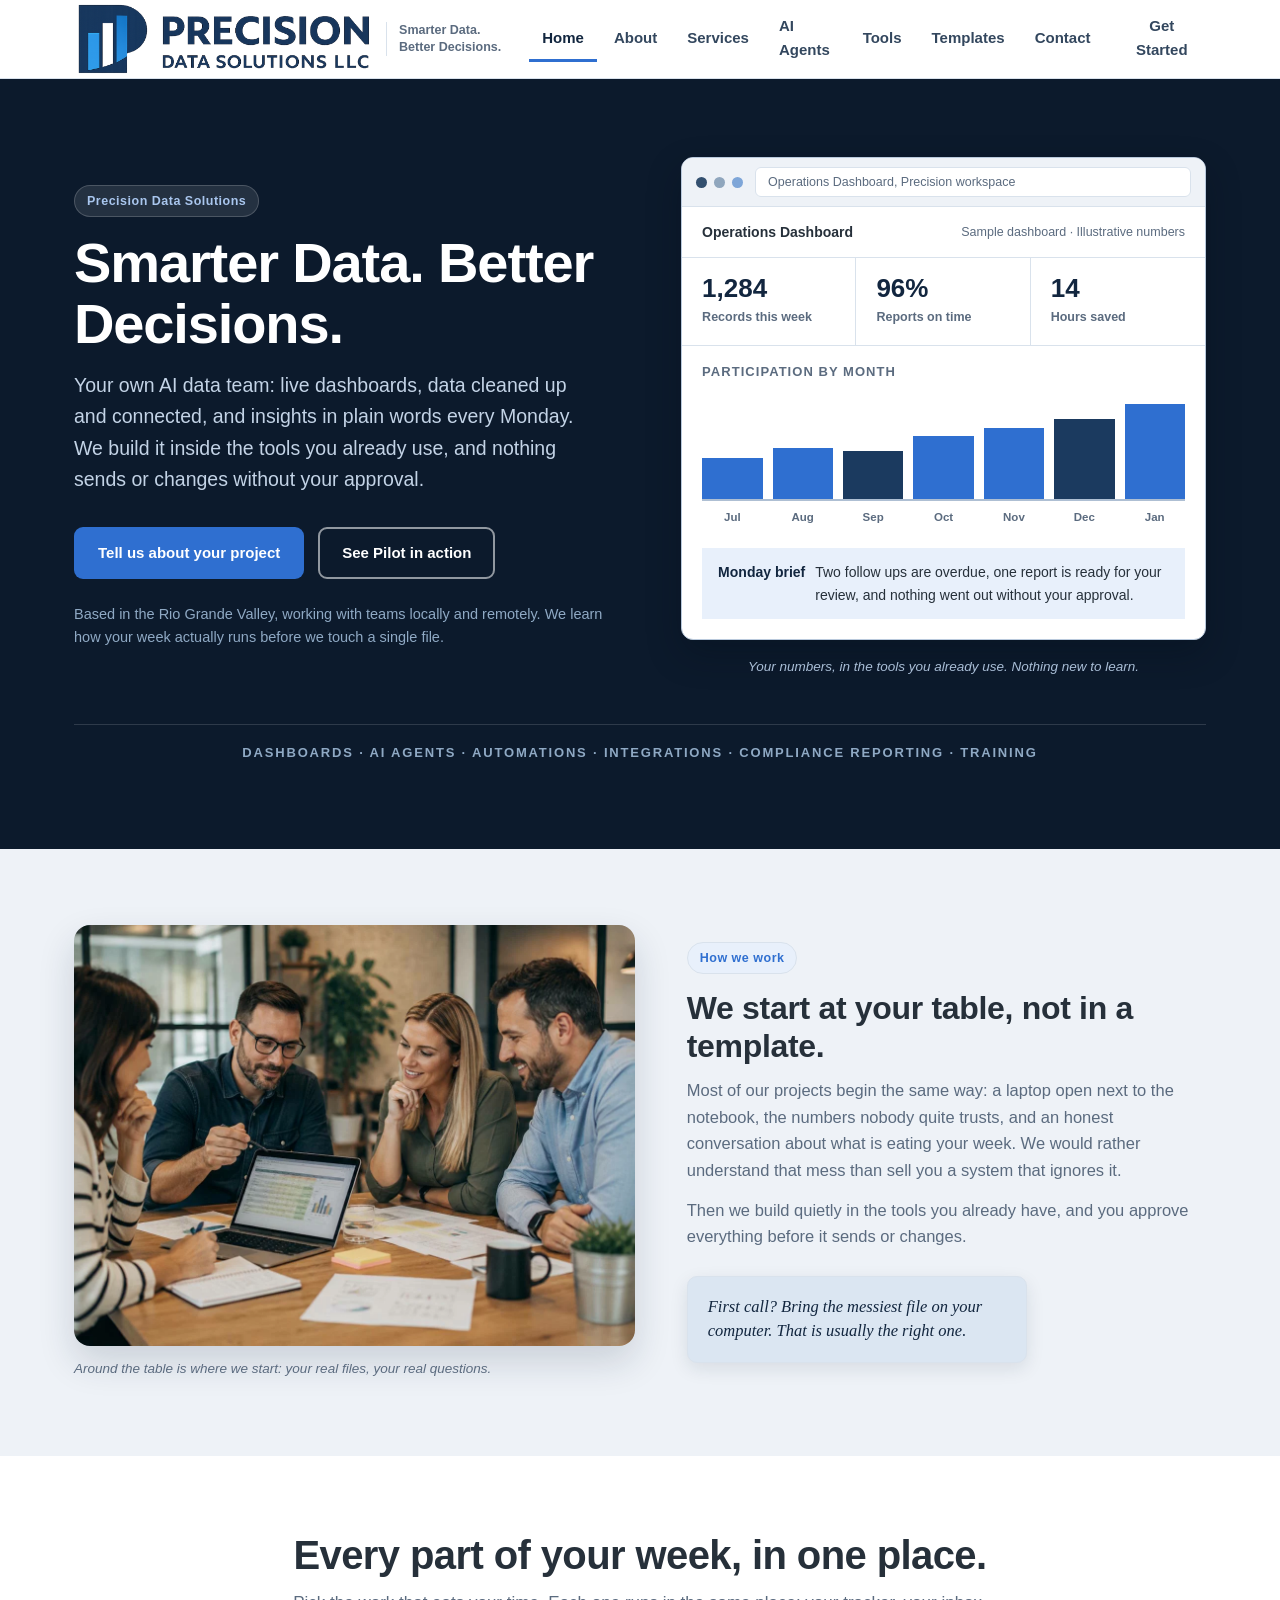
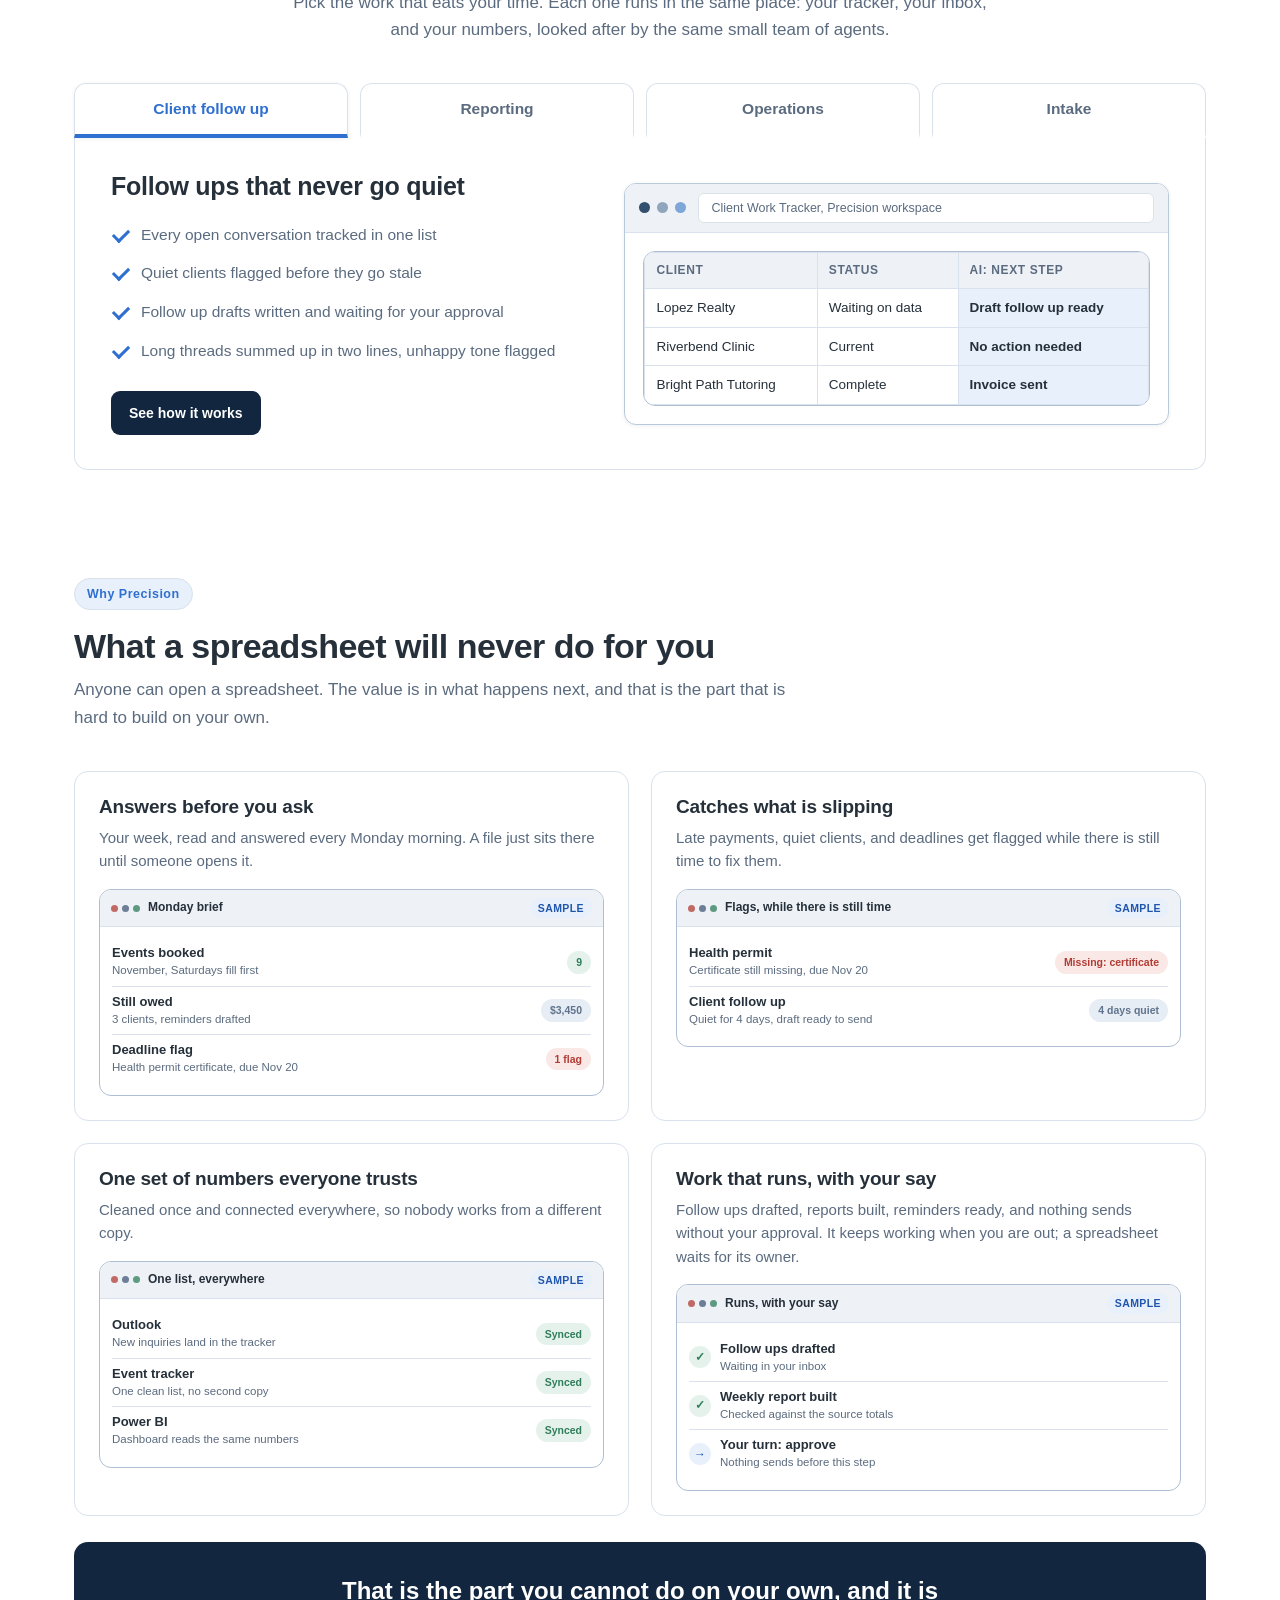
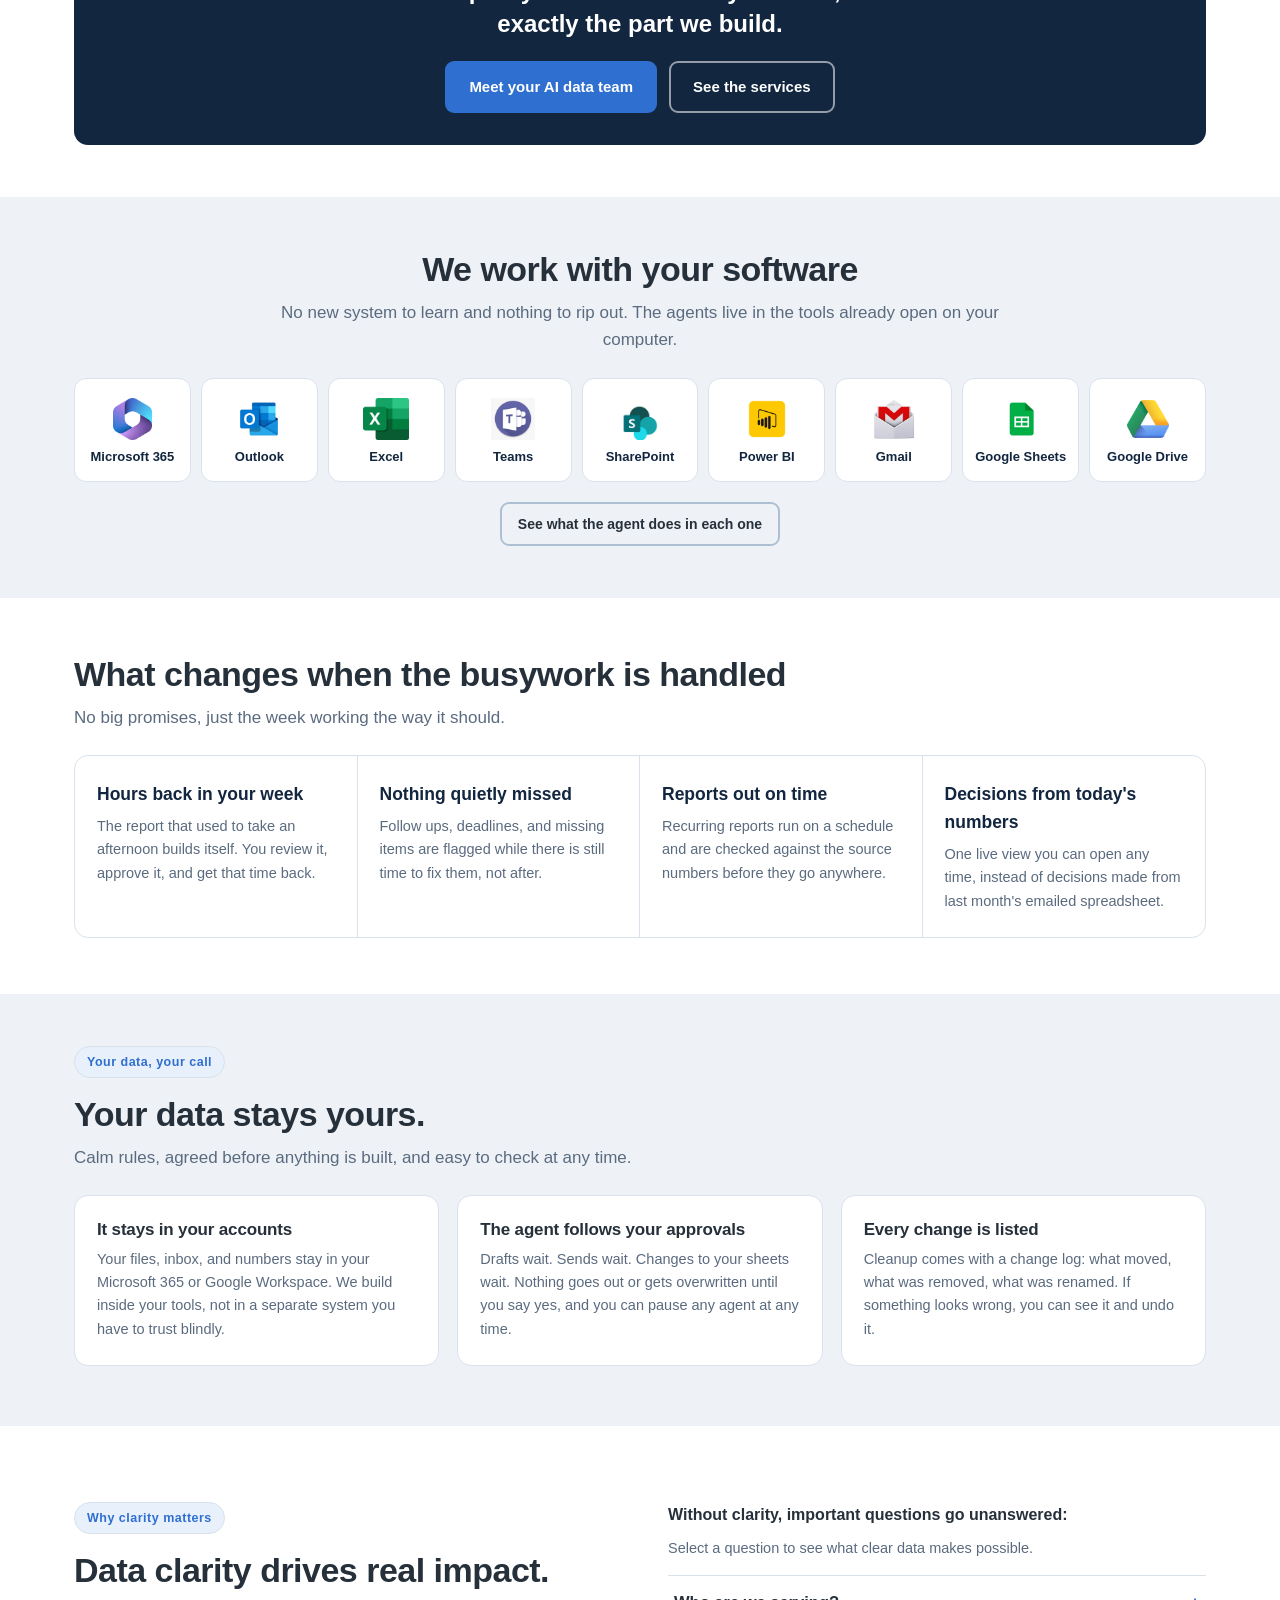
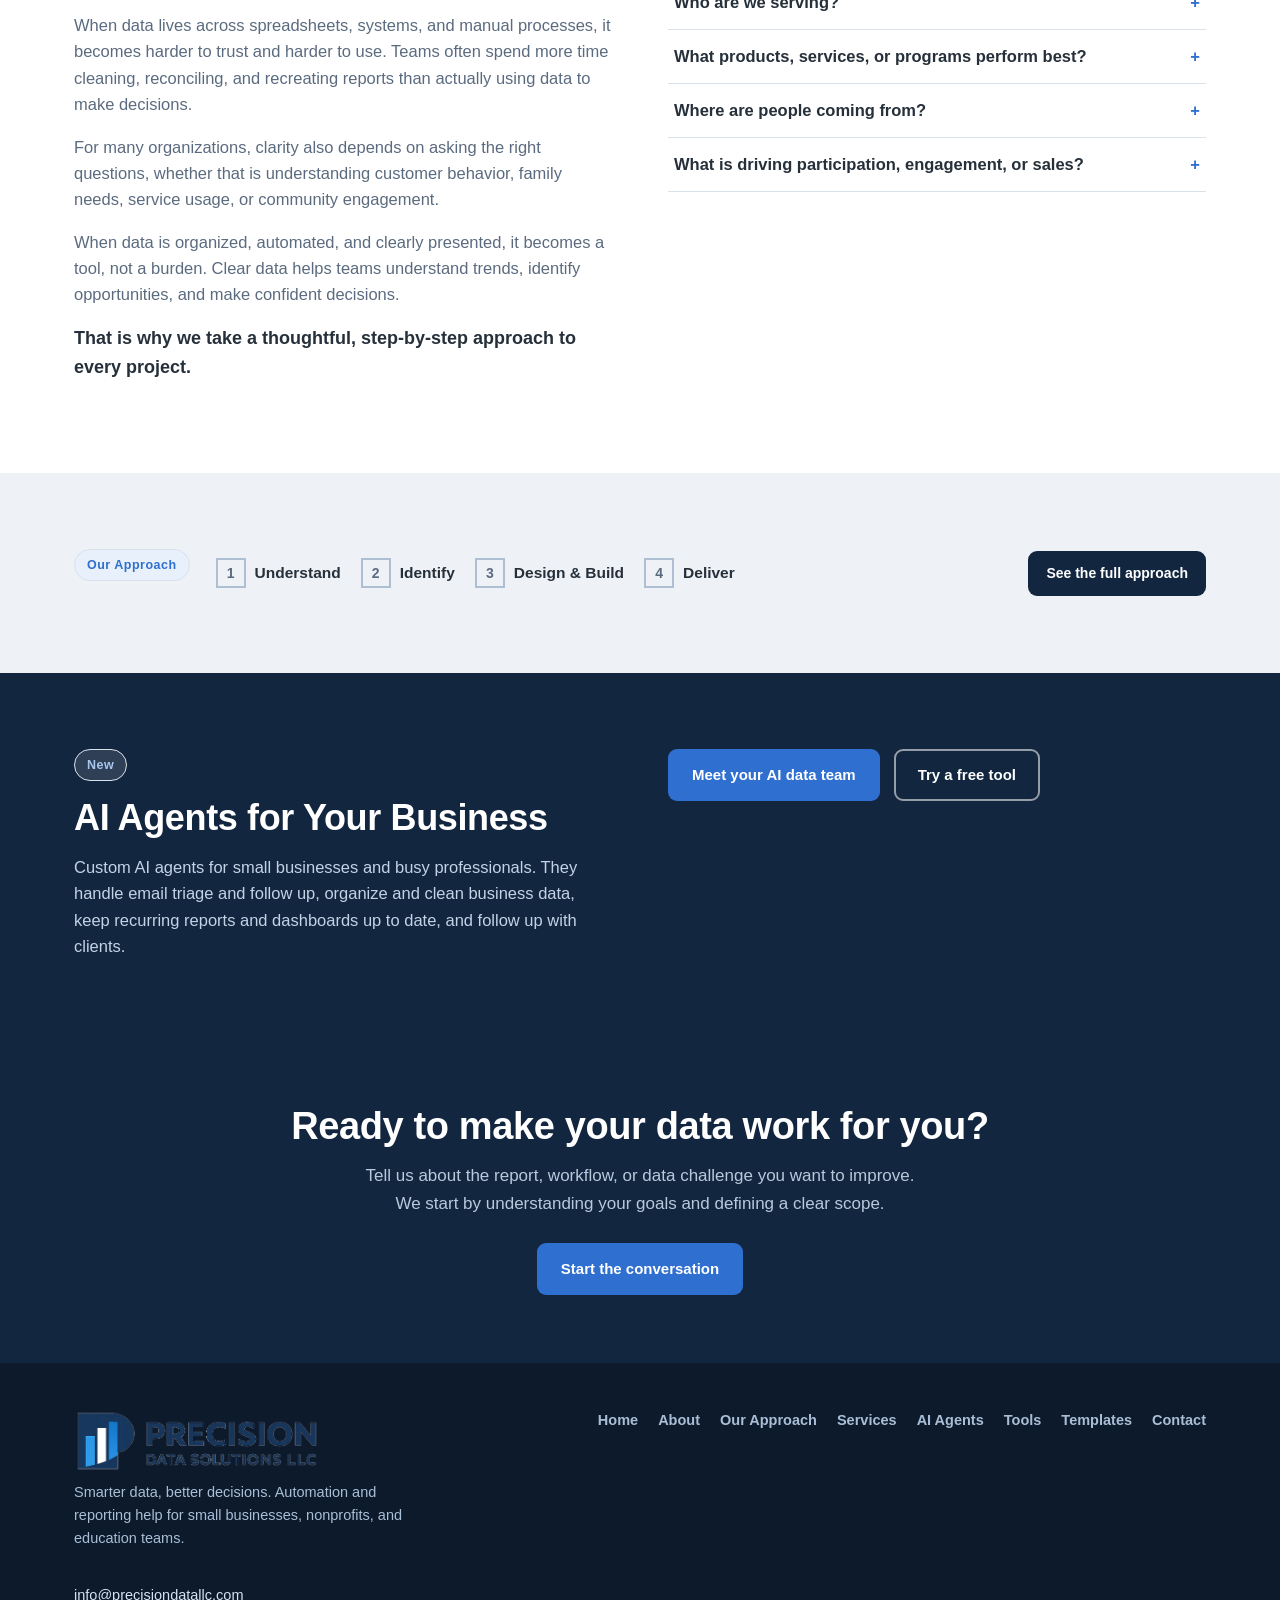
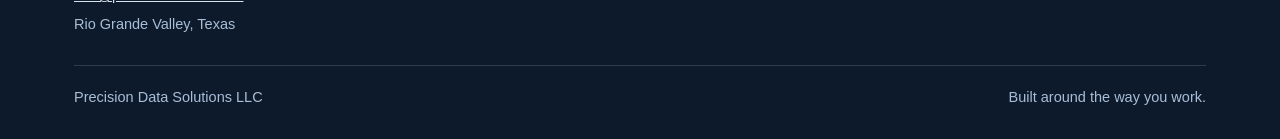
==== commit 2f0cdb4b: "Transparent logo in header and footer, no white box" ====
--- a/index.html
+++ b/index.html
@@ -16,7 +16,7 @@
     <header class="site-header">
       <div class="header-inner">
         <a class="brand" href="index.html" aria-label="Precision Data Solutions LLC, home">
-          <img class="brand-logo" src="assets/logo.png" alt="Precision Data Solutions LLC" />
+          <img class="brand-logo" src="assets/logo-transparent.png" alt="Precision Data Solutions LLC" />
           <span class="brand-slogan">Smarter Data.<br />Better Decisions.</span>
         </a>
         <button class="menu-toggle" id="menuToggle" aria-expanded="false" aria-controls="mainNav">Menu</button>
@@ -301,7 +301,7 @@
       <div class="wrap">
         <div class="footer-grid">
           <div>
-            <img src="assets/logo.png" alt="Precision Data Solutions LLC" style="height:64px; width:auto; background:#fff; padding:4px 8px; display:block;" />
+            <img src="assets/logo-transparent.png" alt="Precision Data Solutions LLC" style="height:64px; width:auto; display:block;" />
             <p style="margin-top:8px; max-width:340px;">Smarter data, better decisions. Automation and reporting help for small businesses, nonprofits, and education teams.</p>
           </div>
           <nav class="footer-nav" aria-label="Footer">
--- a/assets/css/site.css
+++ b/assets/css/site.css
@@ -132,7 +132,7 @@
         color: var(--navy); font-size: 14px; font-weight: 700; padding: 8px 14px;
       }
 
-      .brand-logo{height:52px; width:auto; display:block} .brand-slogan{font-size:12.5px; font-weight:600; color:var(--muted); border-left:1px solid var(--line); padding-left:12px; line-height:1.35} @media(max-width:700px){.brand-slogan{display:none} .brand-logo{height:42px}}
+      .brand-logo{height:78px; width:auto; display:block} .brand-slogan{font-size:12.5px; font-weight:600; color:var(--muted); border-left:1px solid var(--line); padding-left:12px; line-height:1.35} @media(max-width:700px){.brand-slogan{display:none} .brand-logo{height:58px}}
       /* ---------- generic sections ---------- */
       .view { display: none; }
       .view.active { display: block; }
@@ -159,6 +159,7 @@
       .hero .lede { font-size: 19.5px; color: #c3d3e6; max-width: 520px; margin-bottom: 32px; }
       .hero-actions { display: flex; gap: 14px; flex-wrap: wrap; }
       .hero-note { margin-top: 24px; font-size: 14.5px; color: #8fa9c4; }
+      .hero-breadth { margin-top: 46px; padding-top: 18px; border-top: 1px solid rgba(255, 255, 255, .14); text-align: center; font-size: 13px; font-weight: 700; letter-spacing: .14em; text-transform: uppercase; color: #8fa9c4; }
       .hero .btn-outline { border-color: rgba(255,255,255,0.55); color: #fff; }
       .hero .btn-outline:hover { border-color: #fff; }
 
@@ -846,6 +847,16 @@
       @media (max-width: 760px) { .svc-explorer-head { flex-direction: column; align-items: stretch; gap: 8px; } .svc-explorer-title { padding-bottom: 0; } .svc-search { max-width: none; } .svc-quiz { align-items: flex-start; flex-direction: column; } }
       /* ---------- AI Agents: team roster + what you get views ---------- */
       .team-roster { display: grid; grid-template-columns: repeat(5, 1fr); gap: 10px; margin-bottom: 16px; }
+      .team-statband { display: flex; flex-wrap: wrap; justify-content: center; background: var(--navy); color: #fff; border-radius: 12px; padding: 13px 18px; margin-bottom: 18px; font-size: 14px; font-weight: 700; text-align: center; }
+      .team-statband span { padding: 2px 14px; }
+      .team-statband span + span { border-left: 1px solid rgba(255, 255, 255, .25); }
+      @media (max-width: 700px) { .team-statband span + span { border-left: 0; } .team-statband span { flex: 1 1 42%; } }
+      .agent-spec { display: grid; grid-template-columns: repeat(4, 1fr); gap: 10px; margin: 0 0 24px; }
+      .agent-spec > div { background: var(--bg-softer); border: 1px solid var(--line); border-top: 3px solid var(--blue); border-radius: 8px; padding: 9px 11px; }
+      .agent-spec span { display: block; font-size: 10px; font-weight: 800; text-transform: uppercase; letter-spacing: .06em; color: var(--blue-dark); margin-bottom: 3px; }
+      .agent-spec p { font-size: 12.5px; color: var(--ink); line-height: 1.4; margin: 0; }
+      @media (max-width: 860px) { .agent-spec { grid-template-columns: 1fr 1fr; } }
+      @media (max-width: 460px) { .agent-spec { grid-template-columns: 1fr; } }
       .roster-card { display: flex; align-items: center; gap: 10px; text-align: left; background: var(--panel); border: 1px solid var(--line); border-radius: 12px; padding: 11px 12px; cursor: pointer; transition: transform .16s ease, box-shadow .16s ease, border-color .16s ease; }
       .roster-card:hover { transform: translateY(-3px); box-shadow: 0 10px 22px rgba(18,38,63,.12); border-color: var(--line-strong); }
       .roster-card.active { background: var(--navy); border-color: var(--navy); box-shadow: inset 0 0 0 1px var(--navy), 0 8px 18px rgba(18,38,63,.18); }
@@ -983,7 +994,7 @@
       @keyframes svcSoftPulse { 0%, 100% { background-color: rgba(0, 0, 0, 0); } 50% { background-color: var(--blue-soft); } }
       @keyframes svcCascadeNew { from { opacity: 0; transform: translateX(-12px); } to { opacity: 1; transform: none; } }
       @keyframes svcCaret { 0%, 49% { opacity: 1; } 50%, 100% { opacity: 0; } }
-      /* 0 Data Cleanup: merge */
+      /* 4 Data Cleanup: merge */
       #serviceExplorer .explorer-panel.svc-anim .svc-work-body[data-anim="merge"] .gv-ba > div:first-child { animation: svcMergeShrink 1.05s ease .1s both; }
       #serviceExplorer .explorer-panel.svc-anim .svc-work-body[data-anim="merge"] .gv-ba > div:first-child tbody tr { animation: svcMergeDip 1.05s ease both; }
       #serviceExplorer .explorer-panel.svc-anim .svc-work-body[data-anim="merge"] .gv-ba > div:first-child tbody tr:nth-child(2) { animation-delay: .18s; }
@@ -991,7 +1002,7 @@
       #serviceExplorer .explorer-panel.svc-anim .svc-work-body[data-anim="merge"] .gv-arrow { animation: svcArrowPulse .8s ease .3s both; }
       #serviceExplorer .explorer-panel.svc-anim .svc-work-body[data-anim="merge"] .gv-ba > div:last-child { animation: svcMergeAfter 1.1s ease .4s both; }
       #serviceExplorer .explorer-panel.svc-anim .svc-work-body[data-anim="merge"] > .gv-note { animation: svcSigRise .4s ease 1.05s both; }
-      /* 1 Compliance & Program Reporting: checks */
+      /* 5 Compliance & Program Reporting: checks */
       #serviceExplorer .explorer-panel.svc-anim .svc-work-body[data-anim="checks"] > .gv-row { animation: svcSigRise .38s ease both; }
       #serviceExplorer .explorer-panel.svc-anim .svc-work-body[data-anim="checks"] > .gv-row:nth-child(2) { animation-delay: .15s; }
       #serviceExplorer .explorer-panel.svc-anim .svc-work-body[data-anim="checks"] > .gv-row:nth-child(3) { animation-delay: .3s; }
@@ -1000,7 +1011,7 @@
       #serviceExplorer .explorer-panel.svc-anim .svc-work-body[data-anim="checks"] > .gv-row:nth-child(2) .gv-pill { animation-delay: .56s; }
       #serviceExplorer .explorer-panel.svc-anim .svc-work-body[data-anim="checks"] > .gv-row:nth-child(3) .gv-pill { animation-delay: .74s; }
       #serviceExplorer .explorer-panel.svc-anim .svc-work-body[data-anim="checks"] > .gv-note { animation: svcSigRise .4s ease .92s both; }
-      /* 2 Dashboards & Data Visualization: grow */
+      /* 0 Dashboards & Data Visualization: grow */
       #serviceExplorer .explorer-panel.svc-anim .svc-work-body[data-anim="grow"] > .gv-kpis { animation: svcSigRise .4s ease both; }
       #serviceExplorer .explorer-panel.svc-anim .svc-work-body[data-anim="grow"] .gv-bars i { transform-origin: bottom; animation: svcBarSettle .8s cubic-bezier(.34, 1.45, .64, 1) both; }
       #serviceExplorer .explorer-panel.svc-anim .svc-work-body[data-anim="grow"] .gv-bars i:nth-child(2) { animation-delay: .05s; }
@@ -1008,25 +1019,25 @@
       #serviceExplorer .explorer-panel.svc-anim .svc-work-body[data-anim="grow"] .gv-bars i:nth-child(4) { animation-delay: .15s; }
       #serviceExplorer .explorer-panel.svc-anim .svc-work-body[data-anim="grow"] .gv-bars i:nth-child(5) { animation-delay: .2s; }
       #serviceExplorer .explorer-panel.svc-anim .svc-work-body[data-anim="grow"] > .gv-note { animation: svcSigRise .4s ease .5s both; }
-      /* 3 Surveys & Data Analysis: fill */
+      /* 6 Surveys & Data Analysis: fill */
       #serviceExplorer .explorer-panel.svc-anim .svc-work-body[data-anim="fill"] > .svc-hbar { animation: svcSigRise .35s ease both; }
       #serviceExplorer .explorer-panel.svc-anim .svc-work-body[data-anim="fill"] > .svc-hbar:nth-child(2) { animation-delay: .08s; }
       #serviceExplorer .explorer-panel.svc-anim .svc-work-body[data-anim="fill"] > .svc-hbar:nth-child(3) { animation-delay: .16s; }
       #serviceExplorer .explorer-panel.svc-anim .svc-work-body[data-anim="fill"] > .svc-hbar:nth-child(4) { animation-delay: .24s; }
       #serviceExplorer .explorer-panel.svc-anim .svc-work-body[data-anim="fill"] > .gv-note { animation: svcSigRise .45s ease .95s both; }
-      /* 4 Excel & Microsoft 365 Automation: sweep */
+      /* 7 Excel & Microsoft 365 Automation: sweep */
       #serviceExplorer .explorer-panel.svc-anim .svc-work-body[data-anim="sweep"] th.hl, #serviceExplorer .explorer-panel.svc-anim .svc-work-body[data-anim="sweep"] td.hl { animation: svcSweepWash .85s ease both; }
       #serviceExplorer .explorer-panel.svc-anim .svc-work-body[data-anim="sweep"] th.hl:nth-child(3), #serviceExplorer .explorer-panel.svc-anim .svc-work-body[data-anim="sweep"] td.hl:nth-child(3) { animation-delay: .15s; }
       #serviceExplorer .explorer-panel.svc-anim .svc-work-body[data-anim="sweep"] th.hl:nth-child(4), #serviceExplorer .explorer-panel.svc-anim .svc-work-body[data-anim="sweep"] td.hl:nth-child(4) { animation-delay: .45s; }
       #serviceExplorer .explorer-panel.svc-anim .svc-work-body[data-anim="sweep"] > .gv-note { animation: svcSigRise .4s ease .95s both; }
-      /* 5 Custom Tools & Scripts: type */
+      /* 8 Custom Tools & Scripts: type */
       #serviceExplorer .explorer-panel.svc-anim .svc-work-body[data-anim="type"] > .formula-out { animation: none; }
       #serviceExplorer .explorer-panel.svc-anim .svc-work-body[data-anim="type"] > .gv-row { animation: svcSigRise .35s ease both; }
       #serviceExplorer .explorer-panel.svc-anim .svc-work-body[data-anim="type"] > .gv-row:nth-child(2) { animation-delay: .72s; }
       #serviceExplorer .explorer-panel.svc-anim .svc-work-body[data-anim="type"] > .gv-row:nth-child(3) { animation-delay: .87s; }
       #serviceExplorer .explorer-panel.svc-anim .svc-work-body[data-anim="type"] > .gv-row:nth-child(4) { animation-delay: 1.02s; }
       #serviceExplorer .explorer-panel.svc-anim .svc-work-body[data-anim="type"] > .gv-note { animation: svcSigRise .35s ease 1.14s both; }
-      /* 6 Databases & Data Collection: cascade */
+      /* 9 Databases & Data Collection: cascade */
       #serviceExplorer .explorer-panel.svc-anim .svc-work-body[data-anim="cascade"] > .gv-table { animation: none; }
       #serviceExplorer .explorer-panel.svc-anim .svc-work-body[data-anim="cascade"] thead tr { animation: svcSigRise .3s ease both; }
       #serviceExplorer .explorer-panel.svc-anim .svc-work-body[data-anim="cascade"] tbody tr { animation: svcSigRise .35s ease both; }
@@ -1034,7 +1045,7 @@
       #serviceExplorer .explorer-panel.svc-anim .svc-work-body[data-anim="cascade"] tbody tr:nth-child(2) { animation-delay: .26s; }
       #serviceExplorer .explorer-panel.svc-anim .svc-work-body[data-anim="cascade"] tbody tr:last-child { animation: svcCascadeNew .45s ease .58s both; }
       #serviceExplorer .explorer-panel.svc-anim .svc-work-body[data-anim="cascade"] > .gv-note { animation: svcSigRise .4s ease .85s both; }
-      /* 7 Consulting & Hands-On Training: steps */
+      /* 10 Consulting & Hands-On Training: steps */
       #serviceExplorer .explorer-panel.svc-anim .svc-work-body[data-anim="steps"] > .gv-step { animation: svcSigRise .38s ease both; }
       #serviceExplorer .explorer-panel.svc-anim .svc-work-body[data-anim="steps"] > .gv-step:nth-child(2) { animation: svcSigRise .38s ease .25s both, svcSoftPulse .8s ease .75s 1 both; }
       #serviceExplorer .explorer-panel.svc-anim .svc-work-body[data-anim="steps"] > .gv-step:nth-child(3) { animation-delay: .5s; }
@@ -1043,7 +1054,7 @@
       #serviceExplorer .explorer-panel.svc-anim .svc-work-body[data-anim="steps"] > .gv-step:nth-child(2) .gv-check { animation-delay: .3s; }
       #serviceExplorer .explorer-panel.svc-anim .svc-work-body[data-anim="steps"] > .gv-step:nth-child(3) .gv-check { animation-delay: .55s; }
       #serviceExplorer .explorer-panel.svc-anim .svc-work-body[data-anim="steps"] > .gv-note { animation: svcSigRise .4s ease .95s both; }
-      /* 8 Dashboards and Reporting: stamp */
+      /* 3 Dashboards and Reporting: stamp */
       #serviceExplorer .explorer-panel.svc-anim .svc-work-body[data-anim="stamp"] > .gv-row { animation: svcSigRise .35s ease both; }
       #serviceExplorer .explorer-panel.svc-anim .svc-work-body[data-anim="stamp"] > .gv-row:nth-child(2) { animation-delay: .12s; }
       #serviceExplorer .explorer-panel.svc-anim .svc-work-body[data-anim="stamp"] > .gv-row:nth-child(3) { animation-delay: .24s; }
@@ -1052,13 +1063,13 @@
       #serviceExplorer .explorer-panel.svc-anim .svc-work-body[data-anim="stamp"] > .gv-row:nth-child(2) .gv-pill { animation-delay: .62s; }
       #serviceExplorer .explorer-panel.svc-anim .svc-work-body[data-anim="stamp"] > .gv-row:nth-child(3) .gv-pill { animation-delay: .92s; }
       #serviceExplorer .explorer-panel.svc-anim .svc-work-body[data-anim="stamp"] > .gv-note { animation: svcSigRise .4s ease 1s both; }
-      /* 9 Automations and Workflows: flow */
+      /* 1 Automations and Workflows: flow */
       #serviceExplorer .explorer-panel.svc-anim .svc-work-body[data-anim="flow"] > .gv-step { animation: svcSigRise .32s ease both, svcSoftPulse .85s ease both; }
       #serviceExplorer .explorer-panel.svc-anim .svc-work-body[data-anim="flow"] > .gv-step:nth-child(2) { animation-delay: .28s, .28s; }
       #serviceExplorer .explorer-panel.svc-anim .svc-work-body[data-anim="flow"] > .gv-step:nth-child(3) { animation-delay: .56s, .56s; }
       #serviceExplorer .explorer-panel.svc-anim .svc-work-body[data-anim="flow"] > .gv-step:nth-child(3) .gv-pill { animation: svcSigPop .35s ease 1.18s both; }
       #serviceExplorer .explorer-panel.svc-anim .svc-work-body[data-anim="flow"] > .gv-note { animation: svcSigRise .4s ease 1s both; }
-      /* 10 Integrations: sync */
+      /* 2 Integrations: sync */
       #serviceExplorer .explorer-panel.svc-anim .svc-work-body[data-anim="sync"] > .gv-row { animation: svcSigRise .32s ease both, svcSoftPulse .75s ease both; }
       #serviceExplorer .explorer-panel.svc-anim .svc-work-body[data-anim="sync"] > .gv-row:nth-child(2) { animation-delay: .2s, .2s; }
       #serviceExplorer .explorer-panel.svc-anim .svc-work-body[data-anim="sync"] > .gv-row:nth-child(3) { animation-delay: .4s, .4s; }
@@ -1144,3 +1155,116 @@
 
 /* Formula Help view: wrap the typed formula so the whole line is visible without sideways scrolling (Nov 11, 2026). */
 #serviceExplorer .svc-work-body .formula-out { white-space: pre-wrap; word-break: break-word; overflow-x: visible; }
+
+/* ---------- services: one visual form per service (versatility pass, Nov 11, 2026) ---------- */
+/* The app chip some frames carry in their top bar (Power BI, Outlook, Excel). */
+#serviceExplorer .svc-work-app { display: inline-flex; align-items: center; gap: 5px; font-size: 10.5px; font-weight: 800; color: var(--blue-dark); background: var(--panel); border: 1px solid var(--line); padding: 2px 7px; border-radius: 999px; }
+#serviceExplorer .svc-work-app img { height: 12px; width: auto; display: block; }
+
+/* 0 Dashboards & Data Visualization: a Power BI style canvas */
+#serviceExplorer .svc-work[data-form="pbi"] .svc-work-top { border-bottom: 2px solid var(--blue); }
+#serviceExplorer .svc-work[data-form="pbi"] .gv-kpis div { background: var(--panel); border-left: 3px solid var(--blue); border-radius: 6px; }
+#serviceExplorer .svc-work[data-form="pbi"] .gv-bars { background: var(--bg-softer); border: 1px solid var(--line); border-bottom: 2px solid var(--line-strong); border-radius: 8px 8px 0 0; padding: 10px 10px 0; }
+
+/* 1 Automations and Workflows: an Outlook inbox bar under a horizontal flow strip */
+#serviceExplorer .svc-work[data-form="inbox"] .svc-work-body { display: grid; grid-template-columns: repeat(3, 1fr); gap: 10px; }
+#serviceExplorer .svc-work[data-form="inbox"] .gv-step { position: relative; flex-direction: column; align-items: flex-start; gap: 6px; border: 1px solid var(--line); border-radius: 10px; background: var(--bg-softer); padding: 9px 10px; }
+#serviceExplorer .svc-work[data-form="inbox"] .gv-step:nth-child(1)::after, #serviceExplorer .svc-work[data-form="inbox"] .gv-step:nth-child(2)::after { content: "\2192"; position: absolute; right: -11px; top: 34%; color: var(--blue); font-weight: 800; font-size: 13px; z-index: 2; }
+#serviceExplorer .svc-work[data-form="inbox"] .svc-inboxbar { grid-column: 1 / -1; display: flex; align-items: center; gap: 8px; background: var(--blue-soft); border: 1px solid var(--line); border-radius: 8px; padding: 7px 9px; font-size: 11.5px; color: var(--ink); line-height: 1.4; }
+#serviceExplorer .svc-work[data-form="inbox"] .svc-inbox-tag { flex-shrink: 0; font-size: 10px; font-weight: 800; text-transform: uppercase; letter-spacing: .05em; color: #fff; background: var(--blue-dark); padding: 2px 7px; border-radius: 999px; }
+#serviceExplorer .svc-work[data-form="inbox"] .gv-note { grid-column: 1 / -1; margin-top: 0; }
+@media (max-width: 760px) {
+  #serviceExplorer .svc-work[data-form="inbox"] .svc-work-body { grid-template-columns: 1fr; }
+  #serviceExplorer .svc-work[data-form="inbox"] .gv-step:nth-child(1)::after, #serviceExplorer .svc-work[data-form="inbox"] .gv-step:nth-child(2)::after { display: none; }
+}
+
+/* 2 Integrations: connected app tiles with sync lines */
+#serviceExplorer .svc-work[data-form="tiles"] .svc-work-body { display: grid; grid-template-columns: 1fr 1fr; gap: 9px; }
+#serviceExplorer .svc-work[data-form="tiles"] .gv-row { position: relative; border: 1px solid var(--line); border-radius: 10px; background: var(--panel); padding: 8px 9px; }
+#serviceExplorer .svc-work[data-form="tiles"] .gv-row:nth-child(odd)::after { content: ""; position: absolute; right: -10px; top: 50%; width: 9px; border-top: 2px dashed var(--blue); }
+#serviceExplorer .svc-work[data-form="tiles"] .gv-row:nth-child(2)::before { content: ""; position: absolute; left: 50%; bottom: -10px; height: 9px; border-left: 2px dashed var(--blue); }
+#serviceExplorer .svc-work[data-form="tiles"] .gv-note { grid-column: 1 / -1; margin-top: 0; }
+@media (max-width: 460px) {
+  #serviceExplorer .svc-work[data-form="tiles"] .svc-work-body { grid-template-columns: 1fr; }
+  #serviceExplorer .svc-work[data-form="tiles"] .gv-row:nth-child(odd)::after, #serviceExplorer .svc-work[data-form="tiles"] .gv-row:nth-child(2)::before { display: none; }
+}
+
+/* 3 Dashboards and Reporting: the Monday report pack */
+#serviceExplorer .svc-work[data-form="pack"] { border-top: 4px solid var(--navy); }
+#serviceExplorer .svc-work[data-form="pack"] .svc-work-top { background: var(--navy); border-bottom-color: var(--navy); }
+#serviceExplorer .svc-work[data-form="pack"] .svc-work-dots { display: none; }
+#serviceExplorer .svc-work[data-form="pack"] .svc-work-title { color: #fff; }
+#serviceExplorer .svc-work[data-form="pack"] .gv-pill { border: 1px dashed currentColor; }
+
+/* 4 Data Cleanup & Organization: before and after sheets */
+#serviceExplorer .svc-work[data-form="merge"] .gv-ba > div { border: 1px solid var(--line); border-radius: 10px; background: var(--panel); padding: 8px 9px; }
+#serviceExplorer .svc-work[data-form="merge"] .gv-ba > div:first-child { background: var(--bg-softer); }
+
+/* 5 Compliance & Program Reporting: a report tracker card with checkboxes */
+#serviceExplorer .svc-work[data-form="tracker"] .gv-row { border: 1px solid var(--line); border-radius: 8px; padding: 7px 9px; margin-bottom: 7px; }
+#serviceExplorer .svc-work[data-form="tracker"] .gv-row::before { content: ""; width: 15px; height: 15px; border: 2px solid var(--line-strong); border-radius: 4px; flex-shrink: 0; }
+#serviceExplorer .svc-work[data-form="tracker"] .gv-row:first-child::before { content: "\2713"; background: var(--green); border-color: var(--green); color: #fff; font-size: 10px; font-weight: 800; display: grid; place-items: center; }
+#serviceExplorer .svc-work[data-form="tracker"] .gv-note { margin-top: 2px; }
+
+/* 6 Surveys & Data Analysis: a survey results card */
+#serviceExplorer .svc-work[data-form="results"] .svc-work-body { background: var(--bg-softer); }
+#serviceExplorer .svc-work[data-form="results"] .svc-hbar { background: var(--panel); border: 1px solid var(--line); border-radius: 8px; padding: 7px 9px; margin-bottom: 6px; }
+#serviceExplorer .svc-work[data-form="results"] .gv-note { background: var(--panel); border: 1px solid var(--line); border-left: 3px solid var(--blue); border-radius: 6px; padding: 8px 10px; }
+
+/* 7 Excel & Microsoft 365 Automation: a spreadsheet grid under a running script banner */
+@keyframes svcRunPulse { 0%, 100% { opacity: 1; } 50% { opacity: .3; } }
+#serviceExplorer .svc-work[data-form="grid"] .svc-runbar { display: flex; align-items: center; gap: 8px; background: var(--navy); color: #d7e6fa; border-radius: 8px; padding: 7px 10px; font-size: 11.5px; line-height: 1.4; margin-bottom: 9px; }
+#serviceExplorer .svc-work[data-form="grid"] .svc-runbar i { width: 8px; height: 8px; border-radius: 50%; background: #57d9a3; flex-shrink: 0; animation: svcRunPulse 1.4s ease infinite; }
+#serviceExplorer .svc-work[data-form="grid"] .svc-runbar b { color: #fff; }
+#serviceExplorer .svc-work[data-form="grid"] .gv-table { border: 1px solid var(--line-strong); }
+#serviceExplorer .svc-work[data-form="grid"] .gv-table th { background: var(--navy); color: #fff; }
+#serviceExplorer .svc-work[data-form="grid"] .gv-table th.hl { background: var(--blue-soft); color: var(--navy); }
+#serviceExplorer .svc-work[data-form="grid"] .gv-table th, #serviceExplorer .svc-work[data-form="grid"] .gv-table td { border: 1px solid var(--line); }
+@media (prefers-reduced-motion: reduce) { #serviceExplorer .svc-work[data-form="grid"] .svc-runbar i { animation: none; } }
+
+/* 8 Custom Tools & Scripts: a terminal window */
+#serviceExplorer .svc-work[data-form="terminal"] { border-color: var(--navy-3); }
+#serviceExplorer .svc-work[data-form="terminal"] .svc-work-top { background: var(--navy-3); border-bottom: 1px solid #23456f; }
+#serviceExplorer .svc-work[data-form="terminal"] .svc-work-title { color: #e8f0fb; }
+#serviceExplorer .svc-work[data-form="terminal"] .svc-work-body { background: var(--navy-3); }
+#serviceExplorer .svc-work[data-form="terminal"] .formula-out { background: #081120; }
+#serviceExplorer .svc-work[data-form="terminal"] .gv-row { border-bottom-color: rgba(169, 190, 214, .25); }
+#serviceExplorer .svc-work[data-form="terminal"] .gv-main b { color: #fff; }
+#serviceExplorer .svc-work[data-form="terminal"] .gv-main span { color: #a9bed6; }
+#serviceExplorer .svc-work[data-form="terminal"] .gv-note { color: #a9bed6; }
+#serviceExplorer .svc-work[data-form="terminal"] .gv-note b { color: #fff; }
+
+/* 9 Databases & Data Collection: a form that files into the table */
+#serviceExplorer .svc-work[data-form="formtable"] .svc-formcard { border: 1.5px solid var(--blue); border-radius: 10px; background: var(--blue-soft); padding: 9px 11px; margin-bottom: 10px; }
+#serviceExplorer .svc-work[data-form="formtable"] .svc-formcard-head { display: flex; justify-content: space-between; gap: 8px; font-size: 11px; font-weight: 800; text-transform: uppercase; letter-spacing: .05em; color: var(--navy); margin-bottom: 6px; }
+#serviceExplorer .svc-work[data-form="formtable"] .svc-formcard-src { color: var(--blue-dark); text-transform: none; letter-spacing: 0; }
+#serviceExplorer .svc-work[data-form="formtable"] .svc-formrow { display: flex; justify-content: space-between; gap: 10px; font-size: 12px; padding: 3px 0; border-bottom: 1px dashed var(--line-strong); }
+#serviceExplorer .svc-work[data-form="formtable"] .svc-formrow span { color: var(--muted); }
+#serviceExplorer .svc-work[data-form="formtable"] .svc-formrow b { color: var(--ink); }
+#serviceExplorer .svc-work[data-form="formtable"] .svc-formfoot { margin-top: 7px; font-size: 11.5px; font-weight: 700; color: var(--blue-dark); }
+#serviceExplorer .svc-work[data-form="formtable"] .gv-table { border: 1px solid var(--line); }
+#serviceExplorer .svc-work[data-form="formtable"] .gv-table th { background: var(--bg-soft); }
+
+/* 10 Consulting & Hands-On Training: a step path */
+#serviceExplorer .svc-work[data-form="steps"] .svc-work-body { position: relative; }
+#serviceExplorer .svc-work[data-form="steps"] .svc-work-body::before { content: ""; position: absolute; left: 21px; top: 27px; bottom: 27px; width: 2px; background: var(--line-strong); }
+#serviceExplorer .svc-work[data-form="steps"] .gv-step { position: relative; z-index: 1; }
+
+/* 11 Compliance and Deadline Reporting: a deadline checklist card */
+#serviceExplorer .svc-work[data-form="deadline"] .gv-row { border: 1px solid var(--line); border-radius: 8px; padding: 7px 9px; margin-bottom: 7px; }
+#serviceExplorer .svc-work[data-form="deadline"] .gv-row::before { content: ""; width: 15px; height: 15px; border: 2px solid var(--line-strong); border-radius: 4px; flex-shrink: 0; }
+#serviceExplorer .svc-work[data-form="deadline"] .gv-row:nth-child(1) { border-left: 3px solid var(--red); }
+#serviceExplorer .svc-work[data-form="deadline"] .gv-row:nth-child(1)::before { border-color: var(--red); }
+#serviceExplorer .svc-work[data-form="deadline"] .gv-row:nth-child(2)::before, #serviceExplorer .svc-work[data-form="deadline"] .gv-row:nth-child(3)::before { content: "\2713"; background: var(--green); border-color: var(--green); color: #fff; font-size: 10px; font-weight: 800; display: grid; place-items: center; }
+#serviceExplorer .svc-work[data-form="deadline"] .gv-row:nth-child(4)::before { border-color: var(--amber); background: var(--amber-soft); }
+#serviceExplorer .svc-work[data-form="deadline"] .gv-note { margin-top: 2px; }
+
+/* 12 Training and Ongoing Upkeep: a care plan card */
+#serviceExplorer .svc-work[data-form="careplan"] { border-left: 4px solid var(--blue); }
+#serviceExplorer .svc-work[data-form="careplan"] .gv-row { background: var(--bg-softer); border: 1px solid var(--line); border-radius: 8px; padding: 8px 9px; margin-bottom: 7px; }
+#serviceExplorer .svc-work[data-form="careplan"] .gv-note { margin-top: 2px; }
+
+/* 13 Formula Help: a chat, question in, formula back */
+#serviceExplorer .svc-work[data-form="chat"] .gv-ask { margin-left: 16%; background: var(--blue-soft); border-color: var(--line-strong); border-radius: 14px 14px 4px 14px; }
+#serviceExplorer .svc-work[data-form="chat"] .formula-out { margin-right: 10%; border-radius: 14px 14px 14px 4px; }
+#serviceExplorer .svc-work[data-form="chat"] .gv-note { margin-right: 10%; }
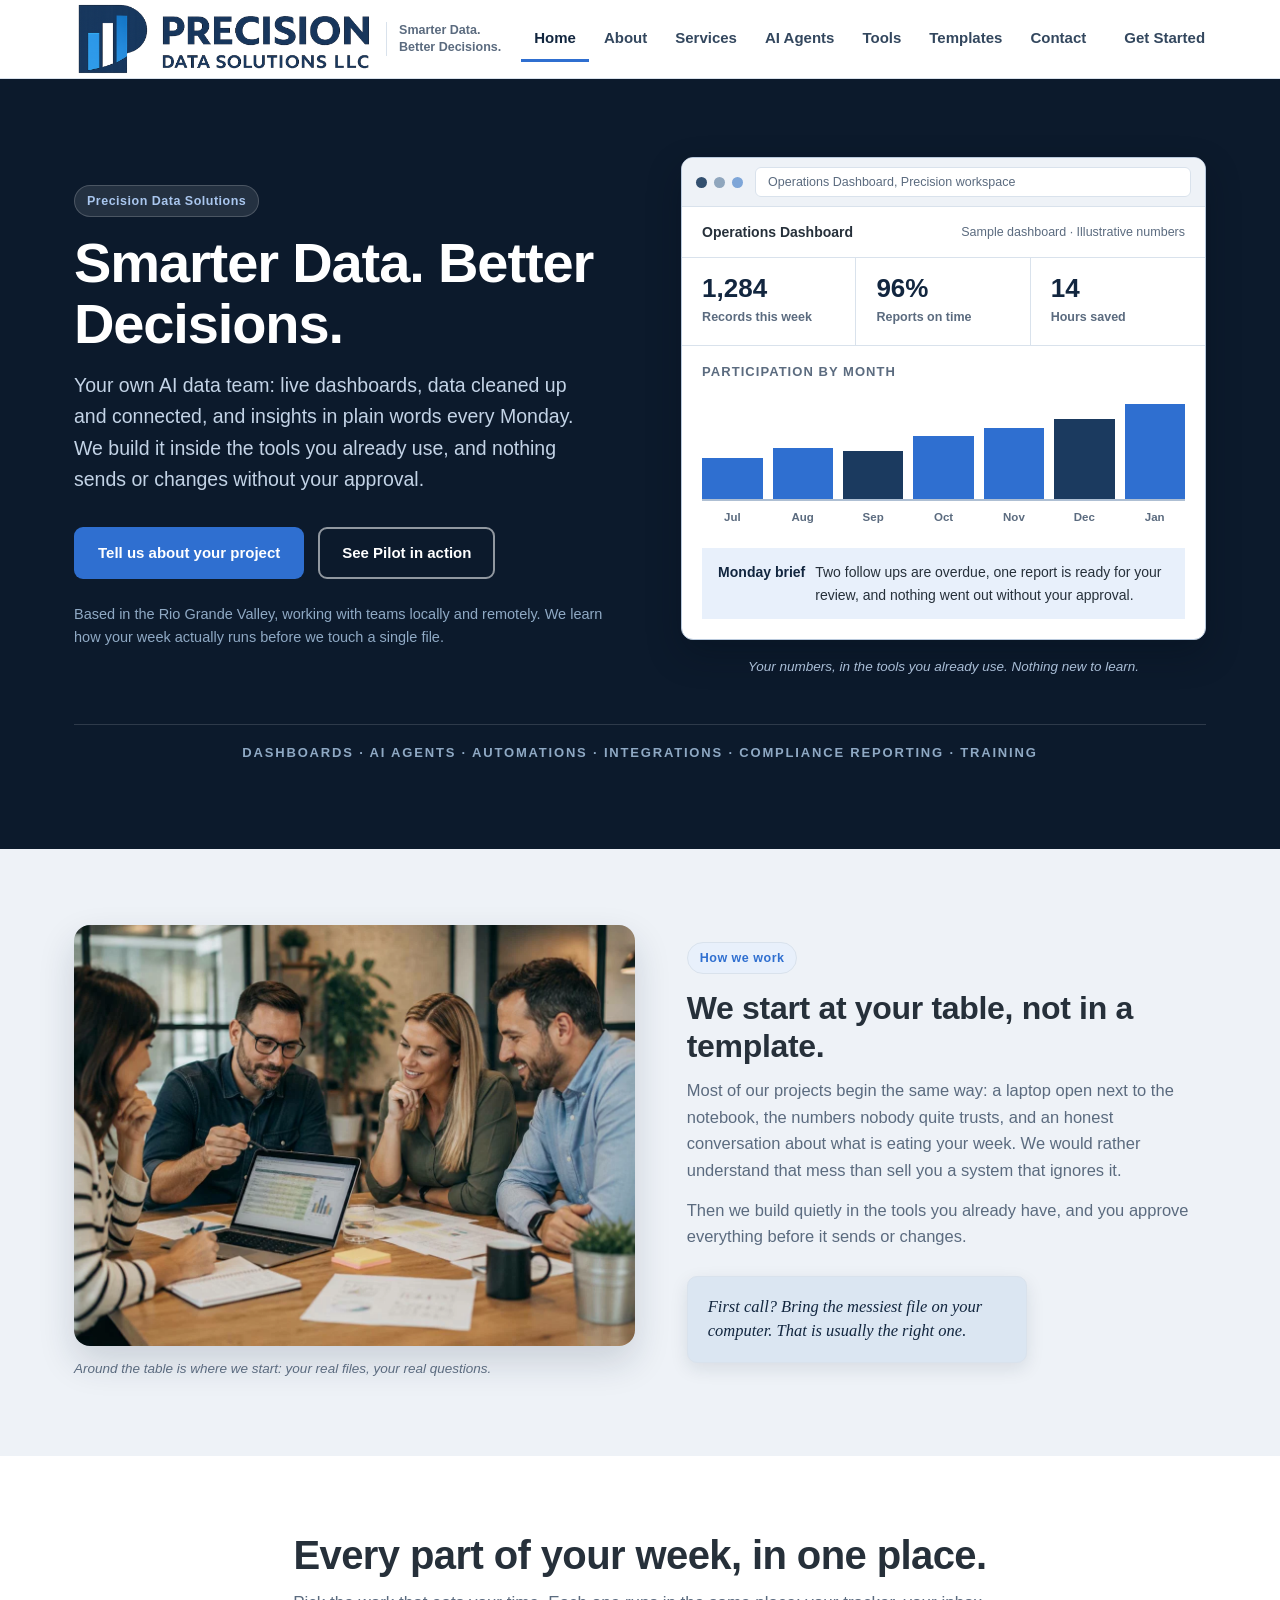
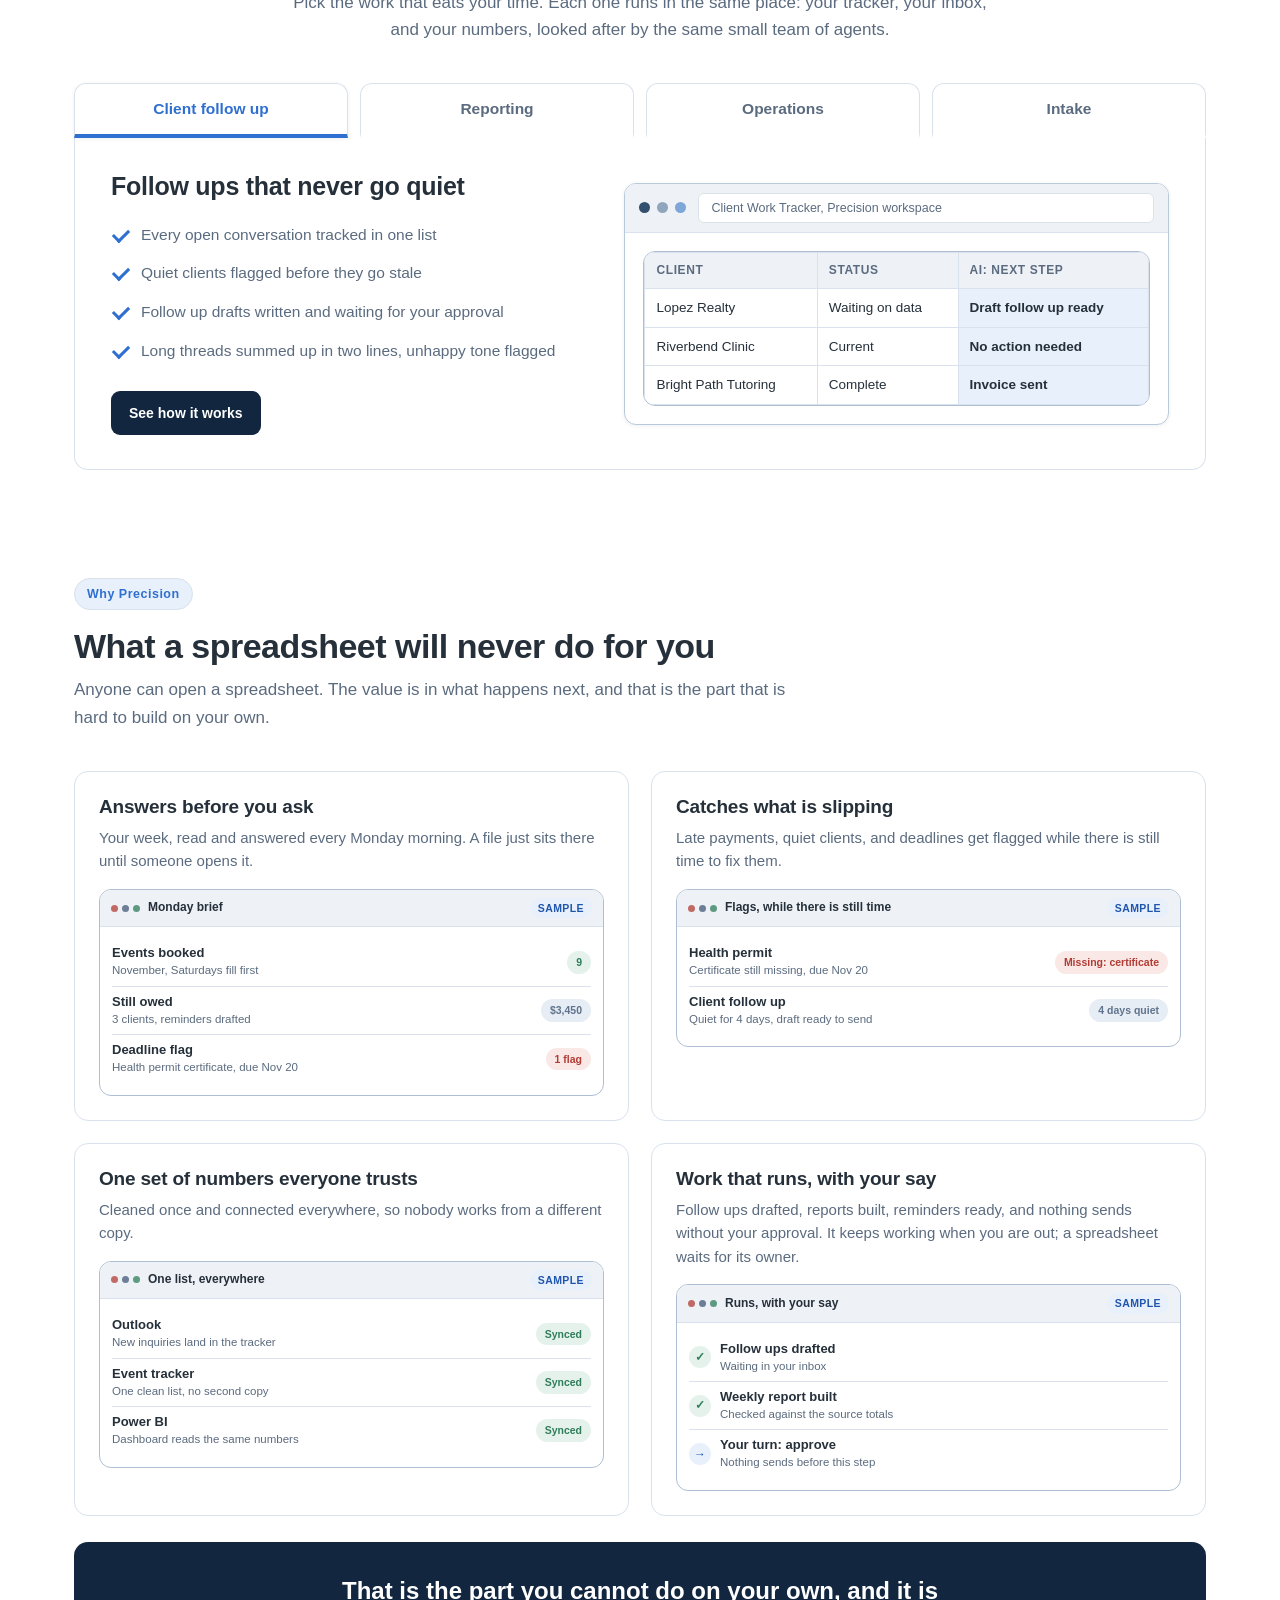
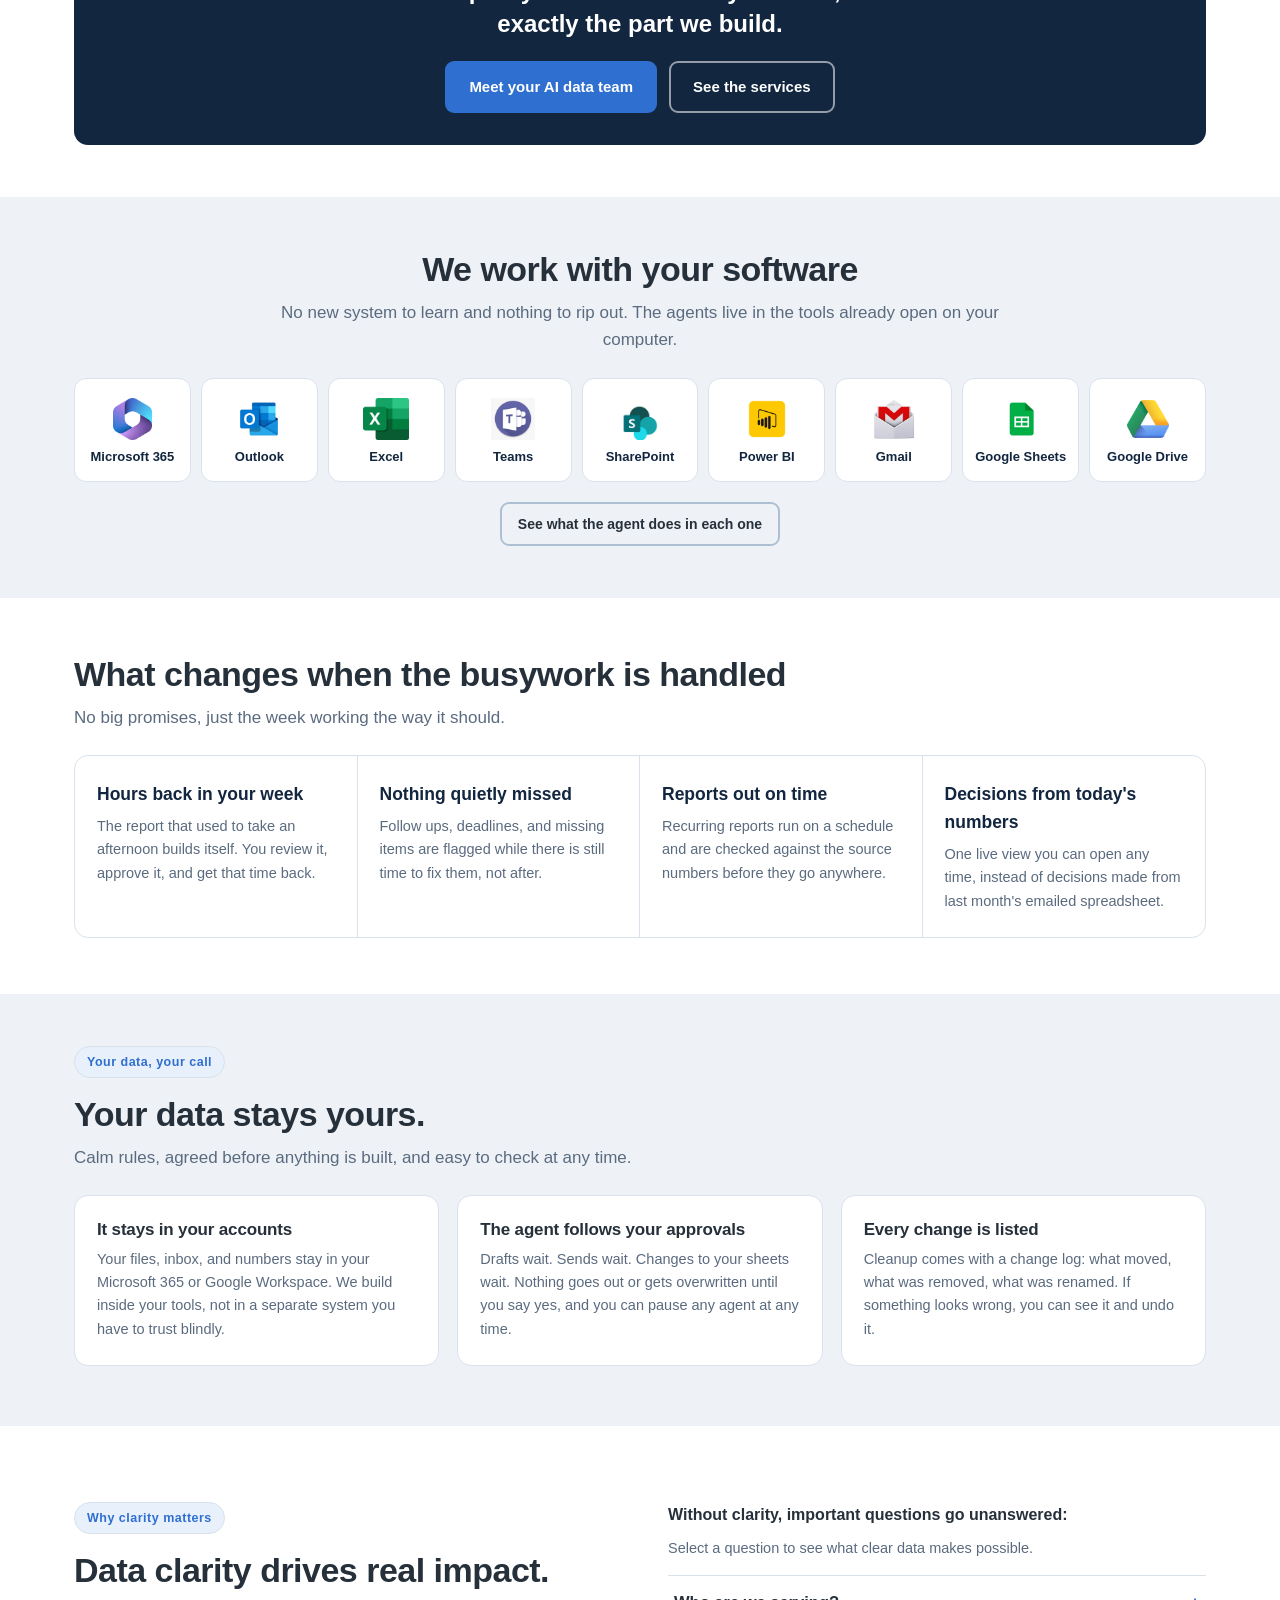
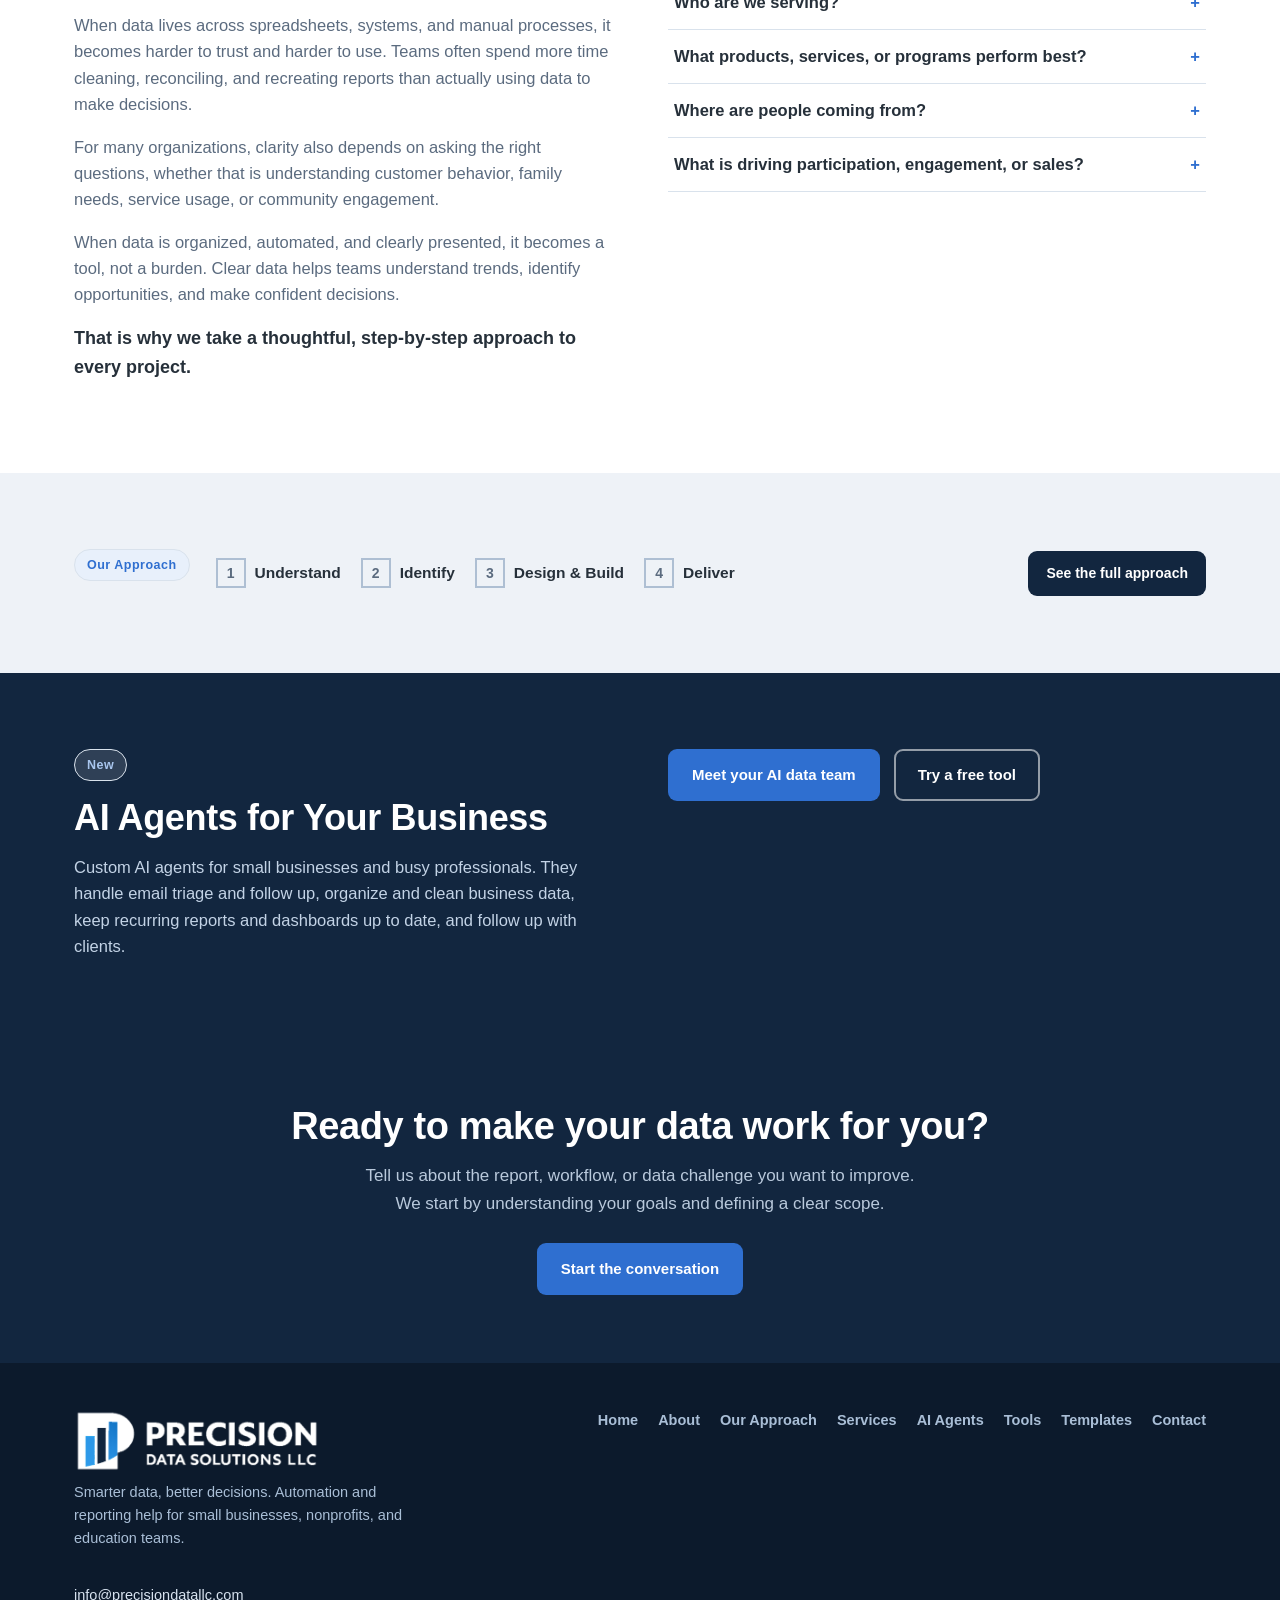
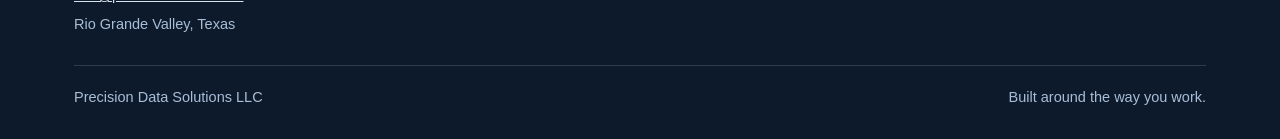
==== commit 7cdb7134: "Footer logo: light variant for the navy footer" ====
--- a/index.html
+++ b/index.html
@@ -301,7 +301,7 @@
       <div class="wrap">
         <div class="footer-grid">
           <div>
-            <img src="assets/logo-transparent.png" alt="Precision Data Solutions LLC" style="height:64px; width:auto; display:block;" />
+            <img src="assets/logo-footer-light.png" alt="Precision Data Solutions LLC" style="height:64px; width:auto; display:block;" />
             <p style="margin-top:8px; max-width:340px;">Smarter data, better decisions. Automation and reporting help for small businesses, nonprofits, and education teams.</p>
           </div>
           <nav class="footer-nav" aria-label="Footer">
--- a/assets/css/site.css
+++ b/assets/css/site.css
@@ -94,7 +94,7 @@
       }
       .header-inner {
         max-width: 1180px; margin: 0 auto; padding: 0 24px;
-        display: flex; align-items: center; gap: 28px; min-height: 68px;
+        display: flex; align-items: center; gap: 20px; min-height: 68px;
       }
       .brand { display: flex; align-items: center; gap: 12px; text-decoration: none; color: var(--navy); flex-shrink: 0; }
       .brand-mark {
@@ -104,10 +104,10 @@
       @media (prefers-color-scheme: dark) { .brand-mark { background: var(--blue); color: #0a141f; } }
       .brand-name { font-weight: 800; font-size: 17px; line-height: 1.15; }
       .brand-name small { display: block; font-weight: 500; font-size: 11px; letter-spacing: 0.14em; text-transform: uppercase; color: #b9c9dc; }
-      .main-nav { display: flex; gap: 4px; margin-left: auto; align-items: center; }
+      .main-nav { display: flex; gap: 2px; margin-left: auto; align-items: center; flex-shrink: 0; }
       .main-nav button {
         background: none; border: 0; color: #33475e; font-size: 15px; font-weight: 600;
-        padding: 9px 13px; border-bottom: 3px solid transparent;
+        padding: 9px 10px; border-bottom: 3px solid transparent; white-space: nowrap;
       }
       .main-nav button:hover { color: var(--navy); }
       .main-nav button.active { color: var(--navy); border-bottom-color: var(--blue); }
@@ -126,7 +126,7 @@
       .btn-outline-light { border-color: rgba(255,255,255,0.55); color: #fff; background: transparent; }
       .btn-outline-light:hover { border-color: #fff; }
       .btn-small { padding: 9px 16px; font-size: 14px; }
-      .header-cta { margin-left: 10px; }
+      .header-cta { margin-left: 10px; white-space: nowrap; flex-shrink: 0; }
       .menu-toggle {
         display: none; margin-left: auto; background: none; border: 1px solid var(--line-strong);
         color: var(--navy); font-size: 14px; font-weight: 700; padding: 8px 14px;
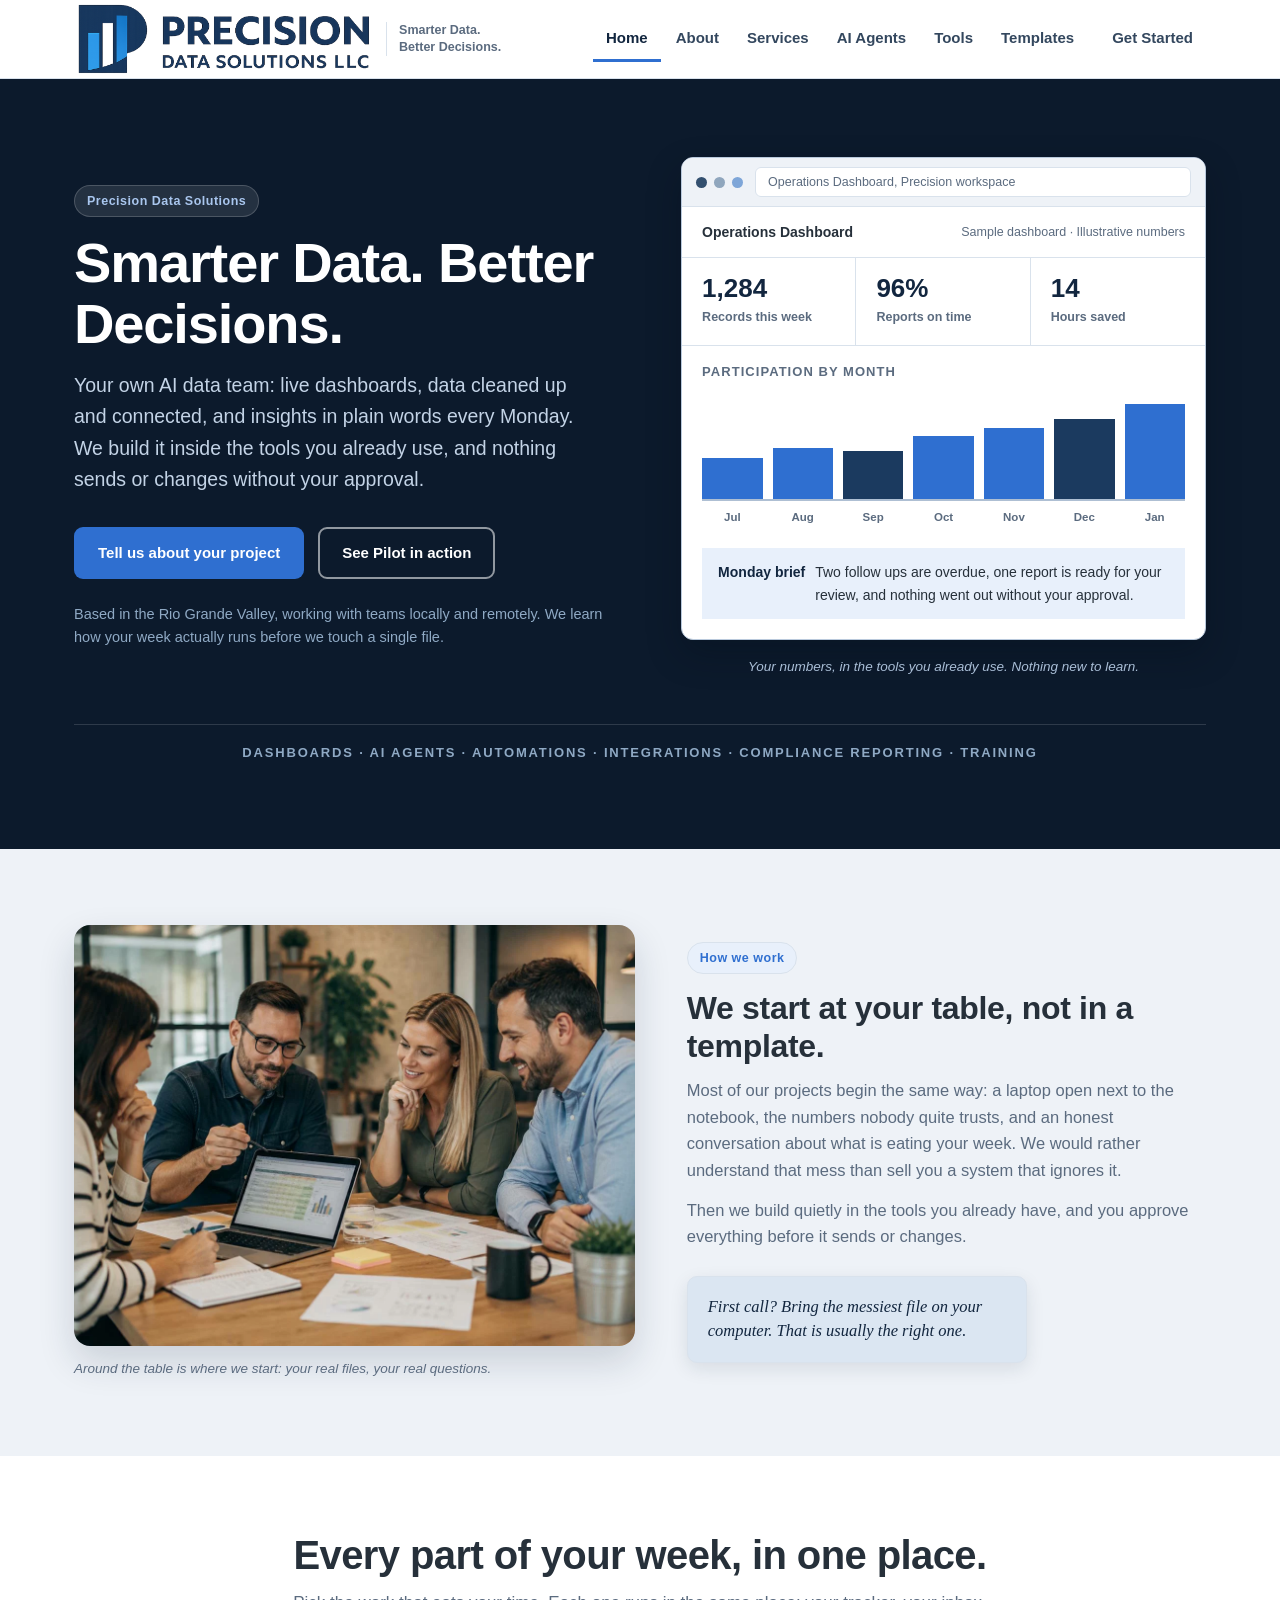
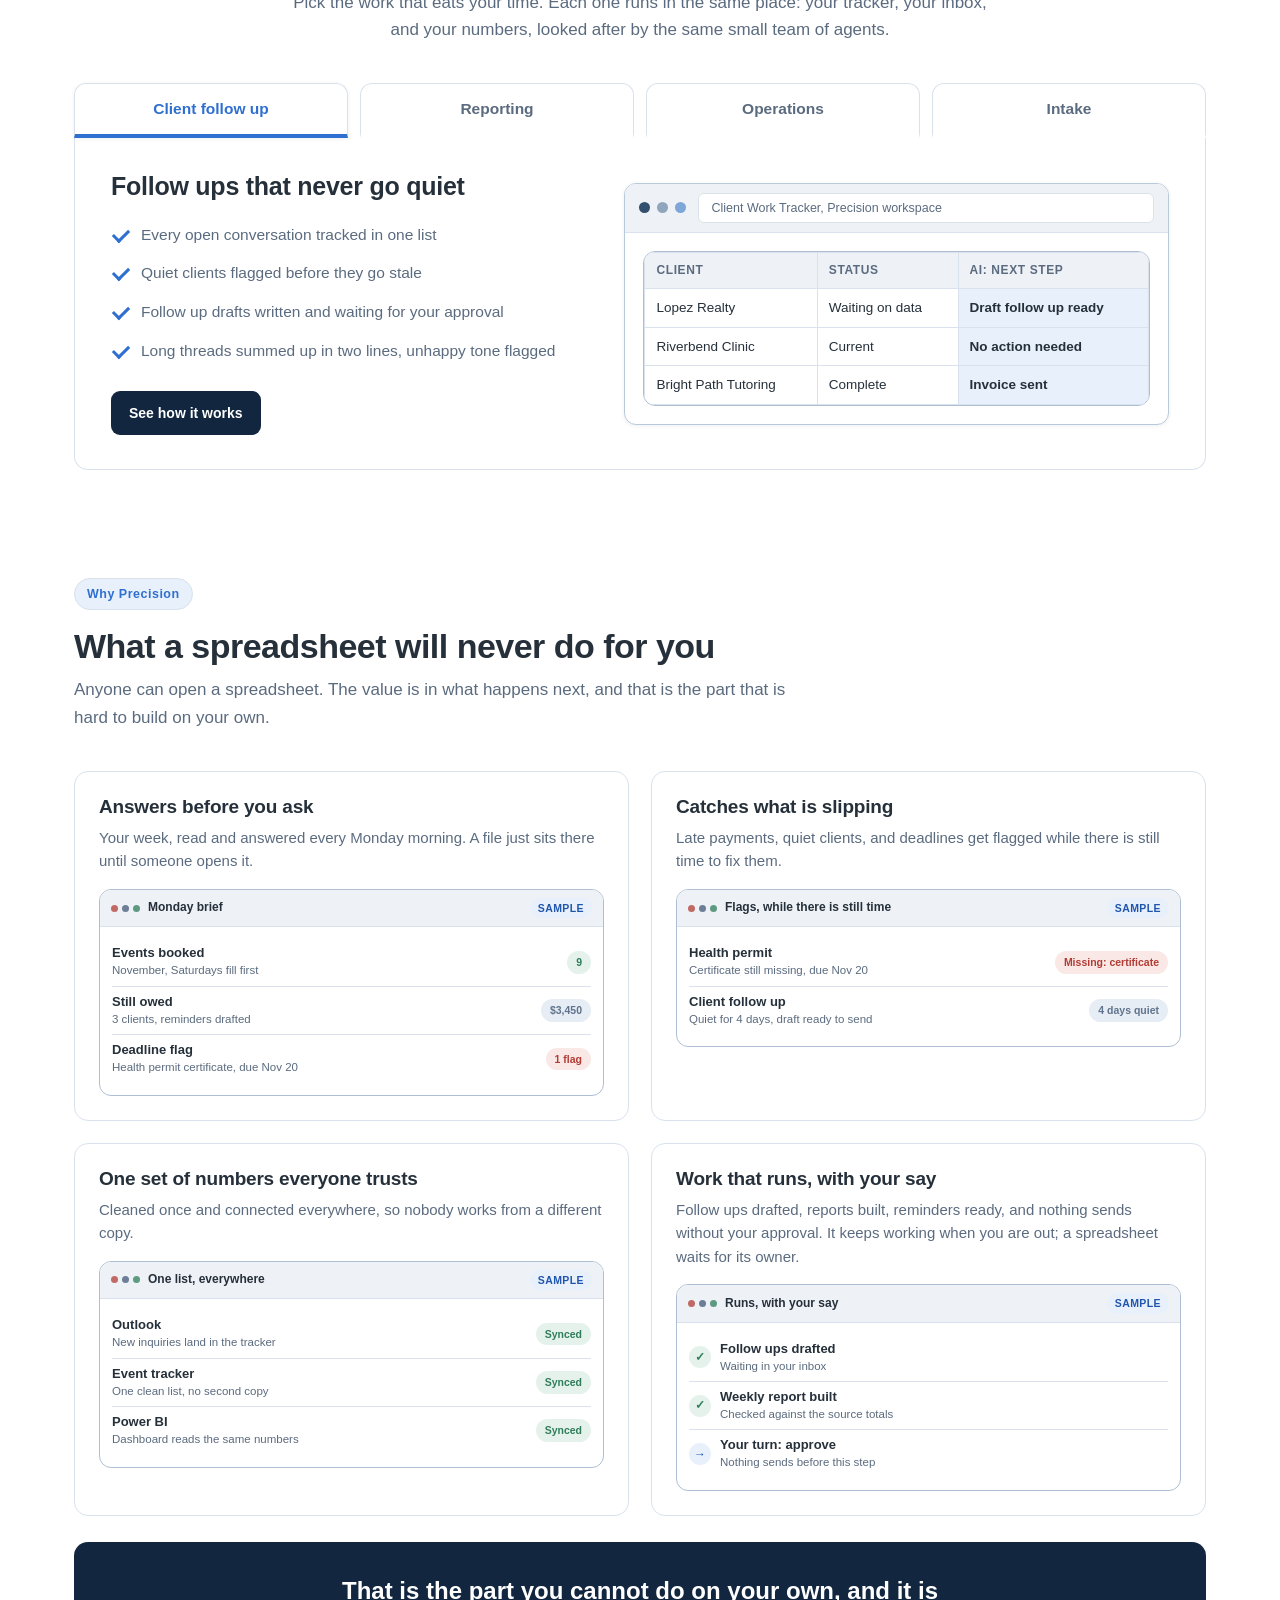
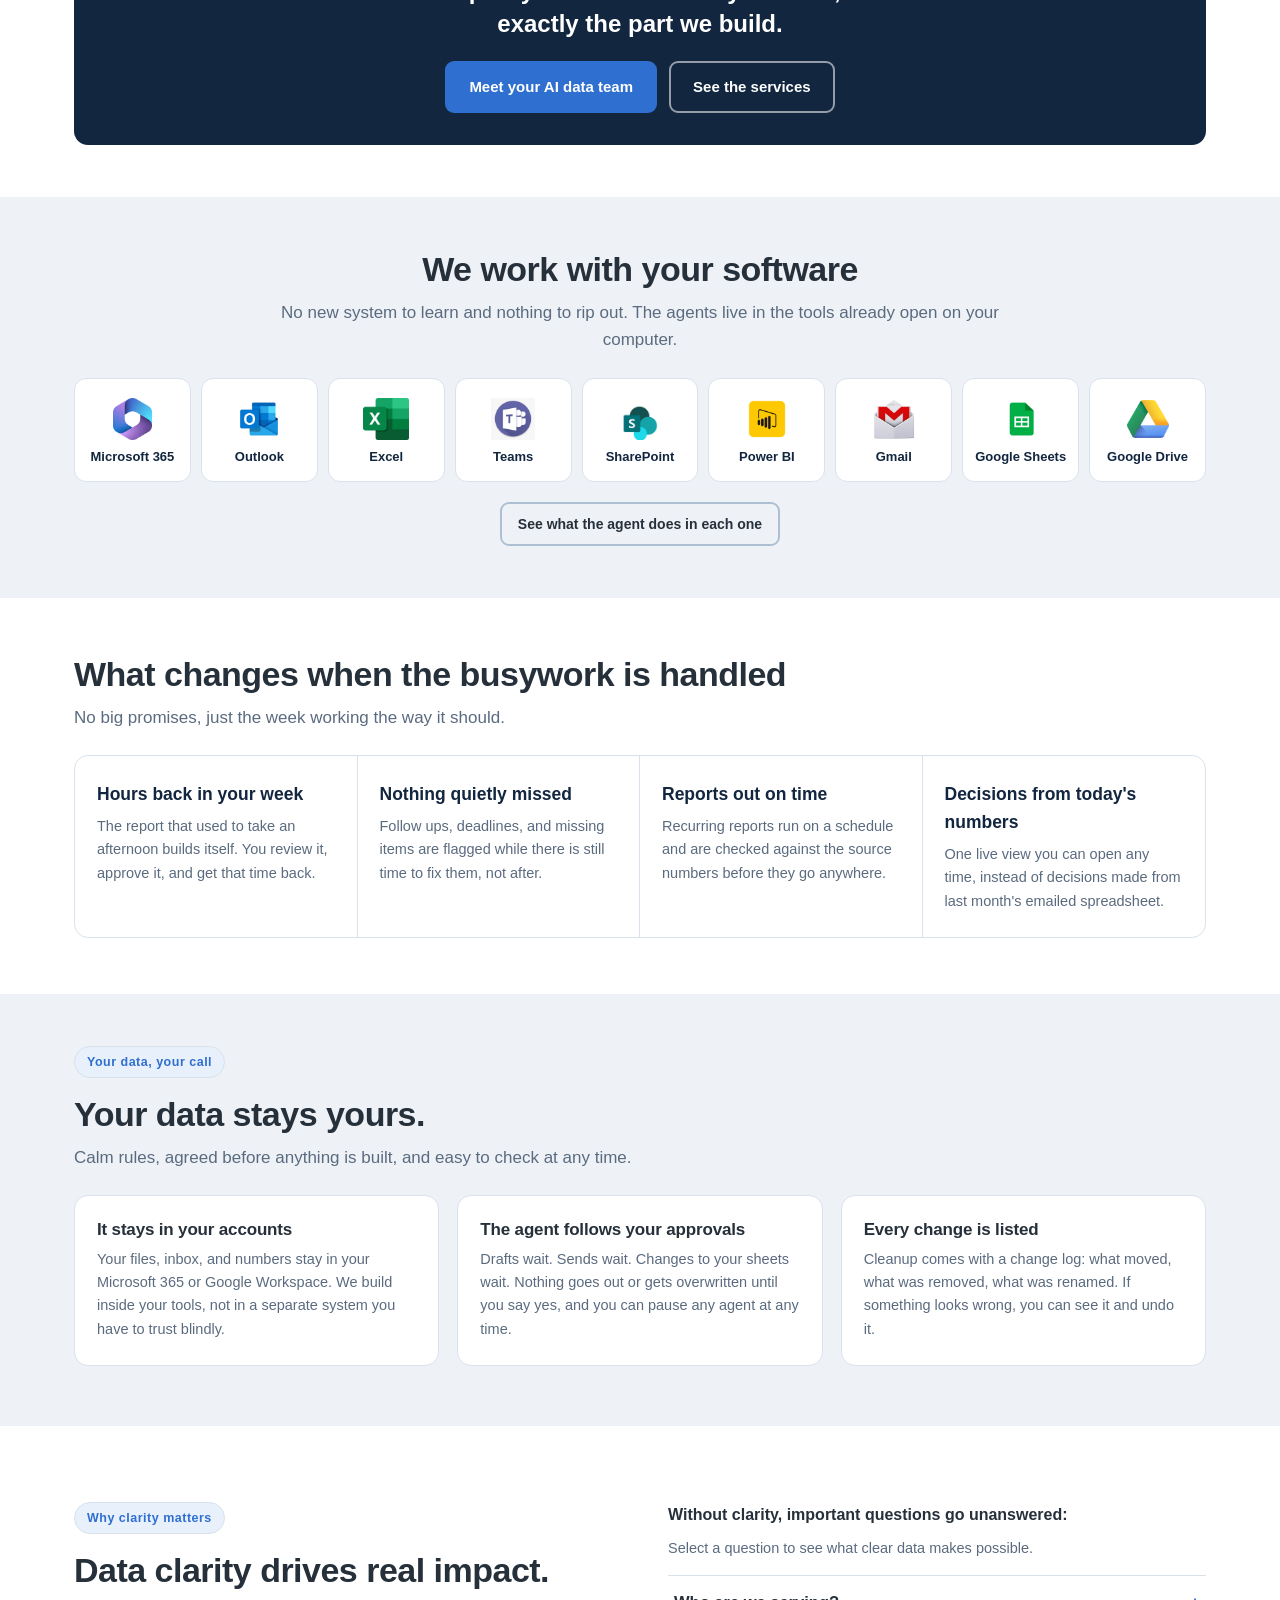
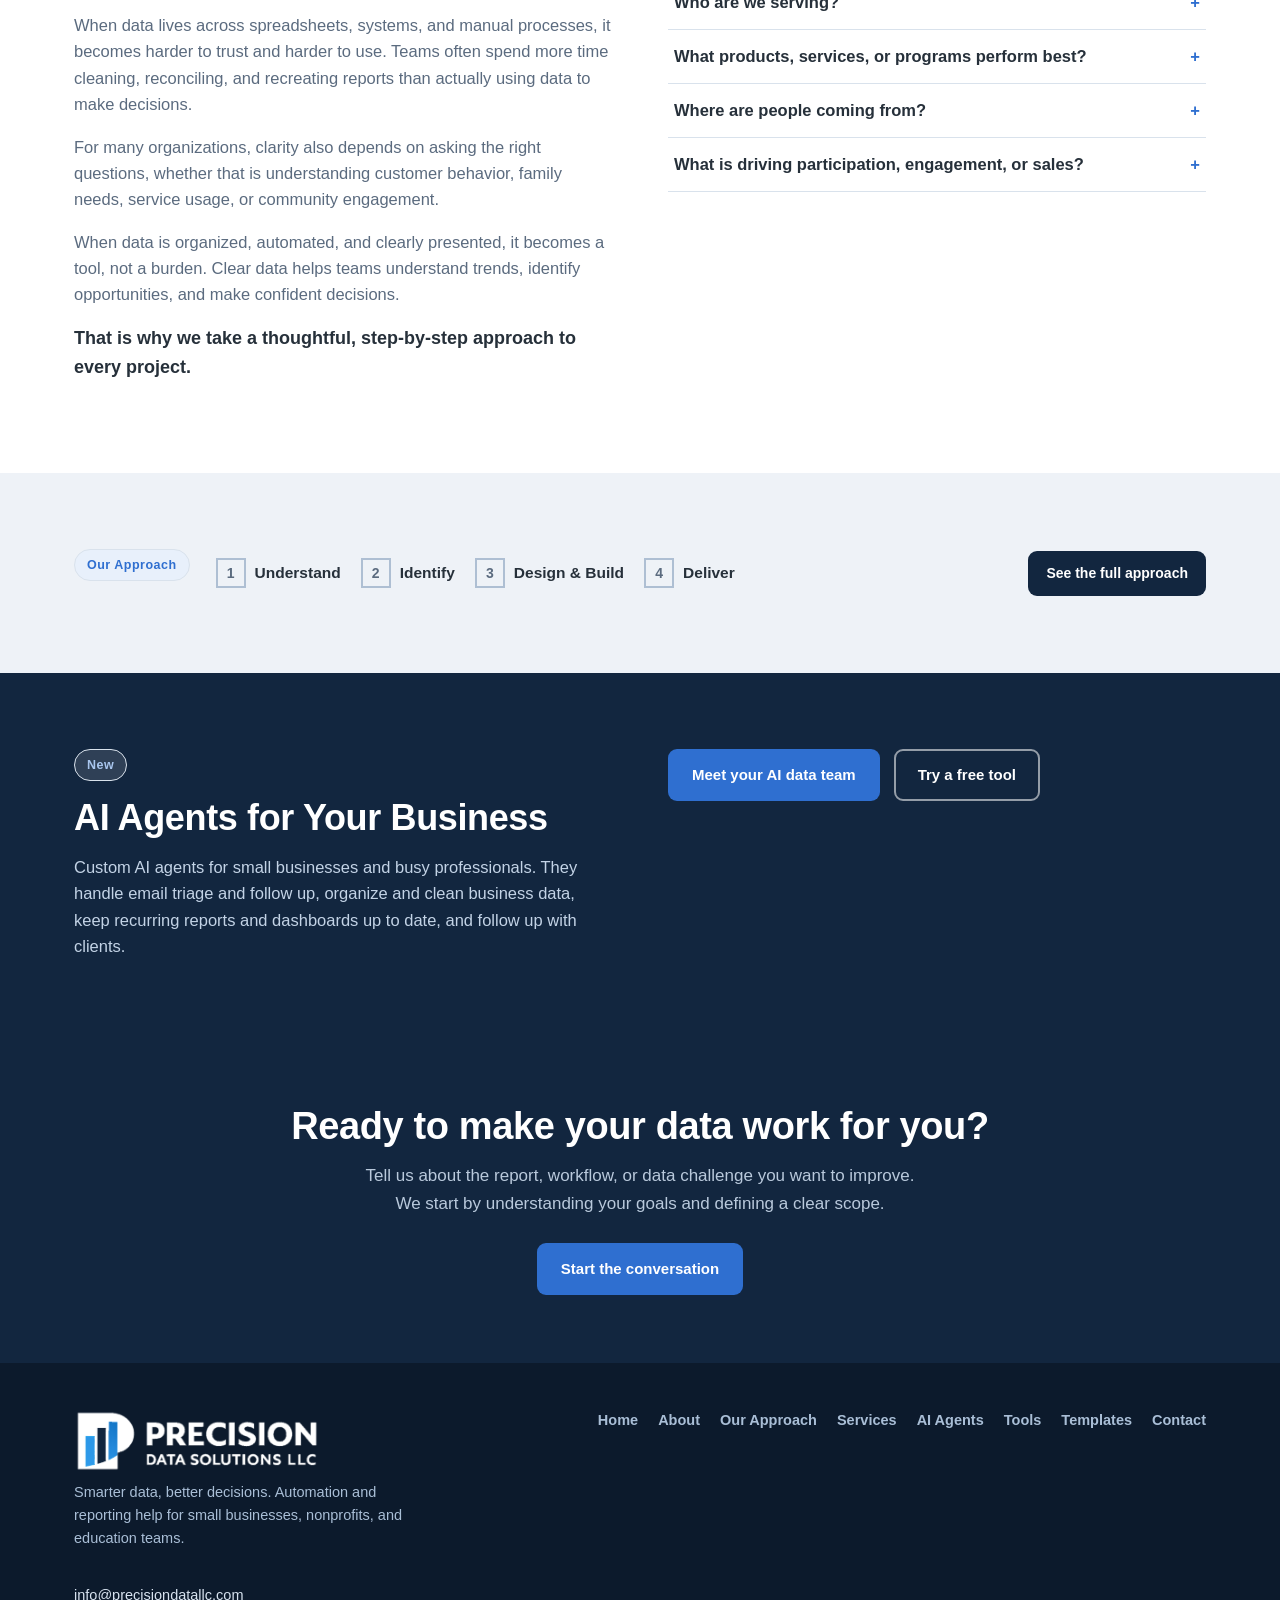
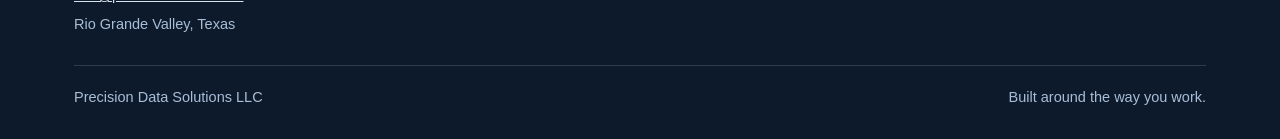
==== commit 82e2d476: "Header nav: remove duplicate Contact link (Get Started covers it)" ====
--- a/index.html
+++ b/index.html
@@ -27,7 +27,6 @@
           <a href="ai-agents.html">AI Agents</a>
           <a href="tools.html">Tools</a>
           <a href="templates.html">Templates</a>
-          <a href="contact.html">Contact</a>
           <a href="contact.html" class="btn btn-primary btn-small header-cta">Get Started</a>
         </nav>
       </div>
